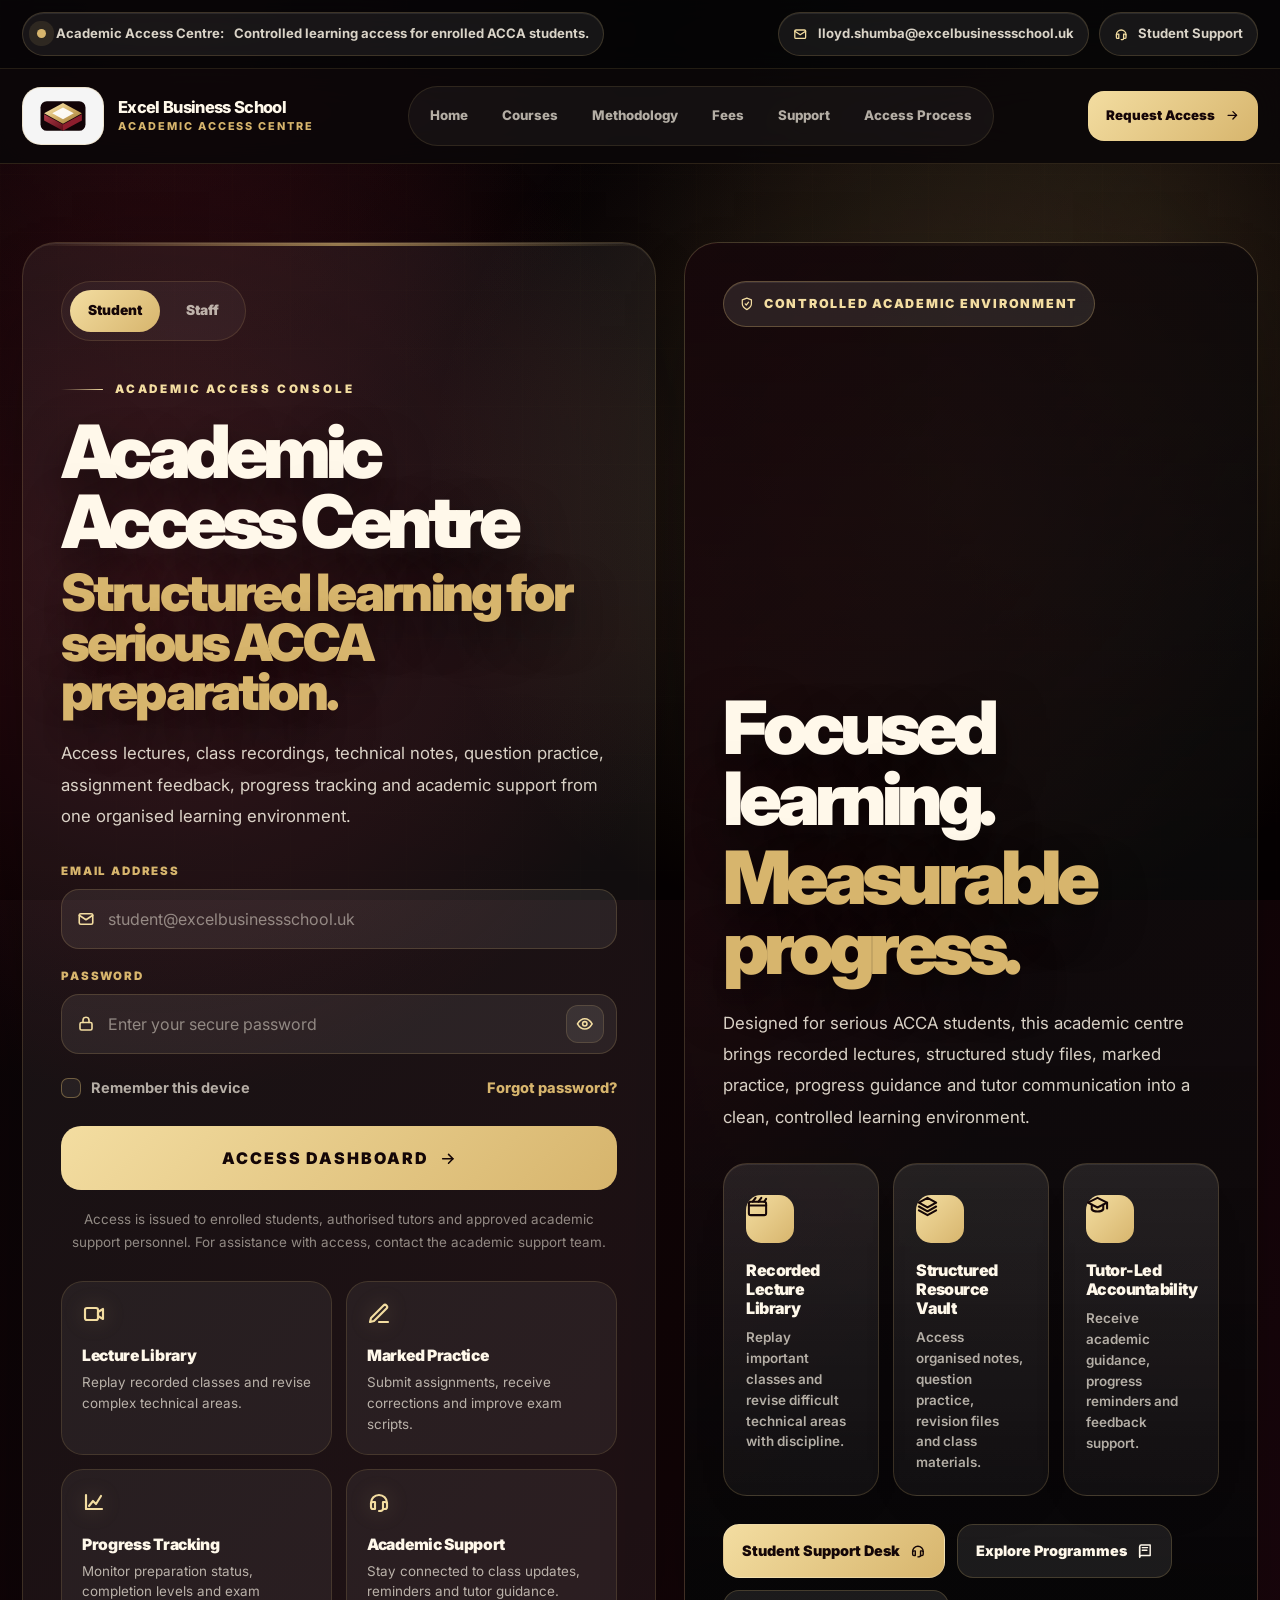
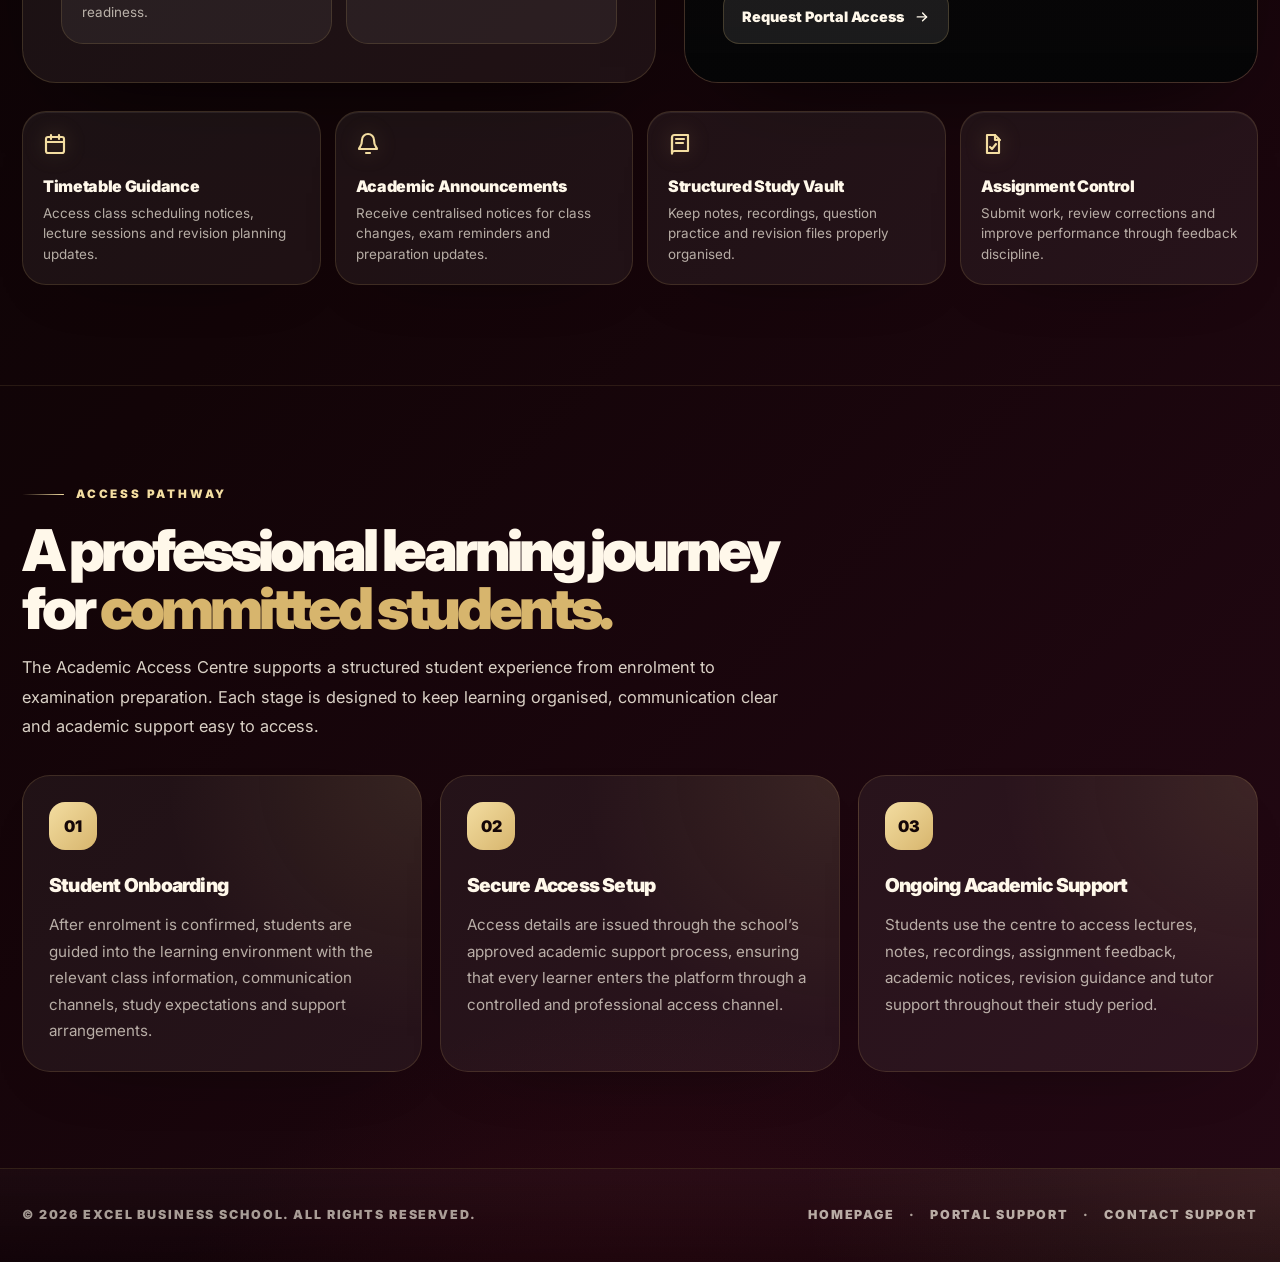
==== portal.html @ 1d2b7dd8 "Update print statement from 'Hello' to 'Goodbye'" ====
<!DOCTYPE html>
<html lang="en">
<head>
  <meta charset="UTF-8" />
  <meta name="viewport" content="width=device-width, initial-scale=1.0" />

  <title>Academic Access Centre | Excel Business School</title>

  <meta
    name="description"
    content="Excel Business School Academic Access Centre for ACCA students, tutors and academic support. Access lectures, notes, recordings, assignments, progress tracking and student support."
  />

  <meta name="theme-color" content="#120407" />
  <meta name="author" content="Excel Business School" />
  <meta name="robots" content="index, follow" />
  <link rel="canonical" href="https://www.ebszimbabwe.online/portal.html" />

  <meta property="og:type" content="website" />
  <meta property="og:title" content="Academic Access Centre | Excel Business School" />
  <meta
    property="og:description"
    content="Excel Business School Academic Access Centre for ACCA students, tutors and academic support. Access lectures, notes, recordings, assignments, progress tracking and student support."
  />
  <meta property="og:url" content="https://www.ebszimbabwe.online/portal.html" />
  <meta property="og:image" content="https://www.ebszimbabwe.online/excel-logo.png" />
  <meta property="og:site_name" content="Excel Business School" />

  <meta name="twitter:card" content="summary_large_image" />
  <meta name="twitter:title" content="Academic Access Centre | Excel Business School" />
  <meta
    name="twitter:description"
    content="Excel Business School Academic Access Centre for ACCA students, tutors and academic support."
  />
  <meta name="twitter:image" content="https://www.ebszimbabwe.online/excel-logo.png" />

  <link
    rel="icon"
    href="data:image/svg+xml,%3Csvg xmlns='http://www.w3.org/2000/svg' viewBox='0 0 100 100'%3E%3Crect width='100' height='100' rx='20' fill='%23120407'/%3E%3Cpath d='M50 12 L86 34 L50 56 L14 34 Z' fill='%23D7B56D'/%3E%3Cpath d='M14 34 L50 56 L50 88 L14 66 Z' fill='%23620F18'/%3E%3Cpath d='M86 34 L86 66 L50 88 L50 56 Z' fill='%23901828'/%3E%3C/svg%3E"
  />

  <link rel="preconnect" href="https://fonts.googleapis.com" />
  <link rel="preconnect" href="https://fonts.gstatic.com" crossorigin />

  <link
    href="https://fonts.googleapis.com/css2?family=Inter:wght@400;500;600;700;800;900&display=swap"
    rel="stylesheet"
  />

  <script type="application/ld+json">
    {
      "@context": "https://schema.org",
      "@type": "WebPage",
      "name": "Academic Access Centre | Excel Business School",
      "url": "https://www.ebszimbabwe.online/portal.html",
      "description": "Excel Business School Academic Access Centre for ACCA students, tutors and academic support.",
      "publisher": {
        "@type": "EducationalOrganization",
        "name": "Excel Business School",
        "logo": "https://www.ebszimbabwe.online/excel-logo.png"
      }
    }
  </script>

  <style>
    :root {
      --black: #050506;
      --obsidian: #120407;
      --deep: #1a070d;

      --burgundy: #5f0f1a;
      --burgundy-2: #9c2235;
      --burgundy-3: #c54858;

      --gold: #d7b56d;
      --gold-light: #f3dda1;
      --gold-soft: rgba(215, 181, 109, 0.18);

      --white: #fff8ea;
      --text: #fff8ea;
      --text-soft: rgba(255, 248, 234, 0.84);
      --text-muted: rgba(255, 248, 234, 0.68);
      --text-faint: rgba(255, 248, 234, 0.52);

      --line: rgba(215, 181, 109, 0.18);
      --line-strong: rgba(215, 181, 109, 0.38);

      --panel: rgba(22, 14, 18, 0.92);
      --panel-soft: rgba(255, 255, 255, 0.065);

      --shadow: 0 34px 90px -50px rgba(0, 0, 0, 0.95);
      --shadow-gold: 0 24px 70px -42px rgba(215, 181, 109, 0.95);

      --radius-xl: 34px;
      --radius-lg: 26px;
      --radius-md: 18px;

      --transition: 240ms ease;
      --reveal: 700ms cubic-bezier(0.16, 1, 0.3, 1);
    }

    *,
    *::before,
    *::after {
      box-sizing: border-box;
      margin: 0;
      padding: 0;
    }

    html {
      scroll-behavior: smooth;
      -webkit-font-smoothing: antialiased;
      -moz-osx-font-smoothing: grayscale;
      text-rendering: optimizeLegibility;
    }

    body {
      min-height: 100vh;
      font-family: "Inter", Arial, Helvetica, sans-serif;
      color: var(--text);
      background: #080608;
      background:
        radial-gradient(circle at 12% 0%, rgba(156, 34, 53, 0.3), transparent 30rem),
        radial-gradient(circle at 90% 8%, rgba(215, 181, 109, 0.16), transparent 32rem),
        radial-gradient(circle at 50% 110%, rgba(95, 15, 26, 0.4), transparent 34rem),
        linear-gradient(135deg, #050506 0%, #120407 52%, #240814 100%);
      overflow-x: hidden;
      line-height: 1.65;
    }

    body::before {
      content: "";
      position: fixed;
      inset: 0;
      z-index: -2;
      background:
        linear-gradient(rgba(215, 181, 109, 0.035) 1px, transparent 1px),
        linear-gradient(90deg, rgba(215, 181, 109, 0.035) 1px, transparent 1px);
      background-size: 58px 58px;
      opacity: 0.55;
      pointer-events: none;
    }

    body::after {
      content: "";
      position: fixed;
      inset: 0;
      z-index: -1;
      background:
        linear-gradient(180deg, rgba(0, 0, 0, 0.05), rgba(0, 0, 0, 0.55)),
        radial-gradient(circle at center, transparent 0%, rgba(0, 0, 0, 0.35) 100%);
      pointer-events: none;
    }

    img,
    svg {
      display: block;
      max-width: 100%;
    }

    a {
      color: inherit;
      text-decoration: none;
    }

    button,
    input {
      font: inherit;
    }

    button {
      border: 0;
      cursor: pointer;
    }

    ::selection {
      background: var(--gold);
      color: var(--obsidian);
    }

    a:focus-visible,
    button:focus-visible,
    input:focus-visible {
      outline: 3px solid var(--gold-light);
      outline-offset: 4px;
    }

    .container {
      width: calc(100% - 44px);
      max-width: 1240px;
      margin-left: auto;
      margin-right: auto;
    }

    .icon {
      width: 1.1em;
      height: 1.1em;
      display: inline-block;
      flex: 0 0 auto;
      fill: none;
      stroke: currentColor;
      stroke-width: 2.15;
      stroke-linecap: round;
      stroke-linejoin: round;
      overflow: visible;
    }

    .icon-solid {
      fill: currentColor;
      stroke: none;
    }

    .skip-link {
      position: fixed;
      top: 14px;
      left: 14px;
      z-index: 999;
      padding: 12px 16px;
      border-radius: 999px;
      color: var(--obsidian);
      background: var(--gold-light);
      font-weight: 800;
      transform: translateY(-140%);
      transition: transform var(--transition);
    }

    .skip-link:focus {
      transform: translateY(0);
    }

    .ripple-target {
      position: relative;
      overflow: hidden;
      isolation: isolate;
    }

    .ripple {
      position: absolute;
      width: 18px;
      height: 18px;
      border-radius: 999px;
      background: rgba(255, 255, 255, 0.5);
      transform: translate(-50%, -50%) scale(1);
      animation: ripple 580ms ease-out forwards;
      pointer-events: none;
      z-index: 5;
    }

    @keyframes ripple {
      to {
        transform: translate(-50%, -50%) scale(22);
        opacity: 0;
      }
    }

    .reveal {
      opacity: 0;
      transform: translateY(24px);
      transition:
        opacity var(--reveal),
        transform var(--reveal);
    }

    .reveal.in-view {
      opacity: 1;
      transform: translateY(0);
    }

    .topbar {
      position: relative;
      z-index: 80;
      padding: 12px 0;
      background: rgba(5, 5, 6, 0.94);
      border-bottom: 1px solid rgba(215, 181, 109, 0.14);
    }

    @supports ((backdrop-filter: blur(16px)) or (-webkit-backdrop-filter: blur(16px))) {
      .topbar {
        background: rgba(5, 5, 6, 0.86);
        backdrop-filter: blur(16px);
        -webkit-backdrop-filter: blur(16px);
      }
    }

    .topbar-inner {
      display: flex;
      align-items: center;
      justify-content: space-between;
      gap: 18px;
    }

    .chip-row {
      display: flex;
      align-items: center;
      flex-wrap: wrap;
      gap: 10px;
    }

    .chip {
      display: inline-flex;
      align-items: center;
      gap: 10px;
      min-height: 40px;
      padding: 10px 14px;
      border-radius: 999px;
      color: var(--text-soft);
      background: rgba(255, 255, 255, 0.07);
      border: 1px solid rgba(215, 181, 109, 0.2);
      box-shadow: inset 0 1px 0 rgba(255, 255, 255, 0.08);
      font-size: 0.82rem;
      font-weight: 700;
      white-space: nowrap;
    }

    .chip .icon {
      color: var(--gold-light);
    }

    .live-dot {
      width: 9px;
      height: 9px;
      border-radius: 999px;
      background: var(--gold);
      box-shadow: 0 0 0 8px rgba(215, 181, 109, 0.12);
      animation: pulse 1.8s ease-in-out infinite;
      flex: 0 0 auto;
    }

    @keyframes pulse {
      0%,
      100% {
        transform: scale(0.95);
      }

      50% {
        transform: scale(1.16);
      }
    }

    .navbar {
      position: sticky;
      top: 0;
      z-index: 70;
      background: rgba(11, 7, 9, 0.94);
      border-bottom: 1px solid rgba(215, 181, 109, 0.16);
      box-shadow: 0 22px 80px -60px rgba(0, 0, 0, 0.95);
    }

    @supports ((backdrop-filter: blur(20px)) or (-webkit-backdrop-filter: blur(20px))) {
      .navbar {
        background: rgba(11, 7, 9, 0.86);
        backdrop-filter: blur(20px) saturate(140%);
        -webkit-backdrop-filter: blur(20px) saturate(140%);
      }
    }

    .nav-inner {
      min-height: 94px;
      display: flex;
      align-items: center;
      justify-content: space-between;
      gap: 22px;
    }

    .brand {
      display: inline-flex;
      align-items: center;
      gap: 14px;
      min-width: max-content;
    }

    .brand-logo {
      display: grid;
      place-items: center;
      width: 82px;
      height: 58px;
      border-radius: 19px;
      background: rgba(255, 255, 255, 0.96);
      border: 1px solid rgba(215, 181, 109, 0.28);
      box-shadow: 0 22px 60px -42px rgba(215, 181, 109, 0.95);
      transition:
        transform var(--transition),
        box-shadow var(--transition);
    }

    .brand:hover .brand-logo {
      transform: translateY(-2px);
      box-shadow: 0 28px 70px -42px rgba(215, 181, 109, 1);
    }

    .brand-mark {
      width: 54px;
      height: 42px;
    }

    .brand-text {
      display: grid;
      line-height: 1.1;
    }

    .brand-text strong {
      color: var(--text);
      font-size: 1.03rem;
      font-weight: 800;
      letter-spacing: -0.04em;
    }

    .brand-text span {
      margin-top: 5px;
      color: var(--gold);
      font-size: 0.68rem;
      font-weight: 800;
      letter-spacing: 0.18em;
      text-transform: uppercase;
    }

    .nav-links {
      display: flex;
      align-items: center;
      gap: 8px;
      padding: 8px;
      border-radius: 999px;
      background: rgba(255, 255, 255, 0.045);
      border: 1px solid rgba(215, 181, 109, 0.13);
      white-space: nowrap;
    }

    .nav-link {
      display: inline-flex;
      align-items: center;
      justify-content: center;
      min-height: 42px;
      padding: 0 13px;
      border-radius: 999px;
      color: var(--text-muted);
      font-size: 0.83rem;
      font-weight: 800;
      transition:
        color var(--transition),
        background var(--transition),
        transform var(--transition);
    }

    .nav-link:hover {
      color: var(--gold-light);
      background: rgba(215, 181, 109, 0.1);
      transform: translateY(-1px);
    }

    .nav-cta {
      display: inline-flex;
      align-items: center;
      justify-content: center;
      gap: 10px;
      min-height: 50px;
      padding: 0 18px;
      border-radius: 16px;
      color: #160608;
      background: linear-gradient(135deg, var(--gold-light), var(--gold));
      font-size: 0.83rem;
      font-weight: 900;
      box-shadow: var(--shadow-gold);
      white-space: nowrap;
    }

    .menu-btn {
      display: none;
      place-items: center;
      width: 52px;
      height: 52px;
      border-radius: 16px;
      color: var(--gold-light);
      background: rgba(255, 255, 255, 0.075);
      border: 1px solid rgba(215, 181, 109, 0.24);
      font-size: 1.35rem;
    }

    .mobile-backdrop {
      position: fixed;
      inset: 0;
      z-index: 100;
      display: none;
      background: rgba(0, 0, 0, 0.66);
    }

    .mobile-backdrop.open {
      display: block;
    }

    .mobile-menu {
      position: fixed;
      top: 0;
      right: 0;
      z-index: 110;
      width: 88vw;
      max-width: 420px;
      height: 100%;
      padding: 28px;
      overflow-y: auto;
      color: var(--text);
      background:
        radial-gradient(circle at top right, rgba(215, 181, 109, 0.16), transparent 20rem),
        linear-gradient(180deg, rgba(18, 4, 7, 0.99), rgba(5, 5, 6, 0.99));
      border-left: 1px solid rgba(215, 181, 109, 0.22);
      box-shadow: -30px 0 100px -44px rgba(0, 0, 0, 0.9);
      transform: translateX(105%);
      visibility: hidden;
      transition:
        transform 320ms cubic-bezier(0.16, 1, 0.3, 1),
        visibility 320ms;
    }

    .mobile-menu.open {
      transform: translateX(0);
      visibility: visible;
    }

    .mobile-head {
      display: flex;
      align-items: flex-start;
      justify-content: space-between;
      gap: 18px;
      margin-bottom: 30px;
    }

    .mobile-kicker {
      color: var(--gold);
      font-size: 0.72rem;
      font-weight: 900;
      letter-spacing: 0.22em;
      text-transform: uppercase;
      margin-bottom: 8px;
    }

    .mobile-title {
      color: var(--text);
      font-size: 1.55rem;
      font-weight: 850;
      letter-spacing: -0.05em;
      line-height: 1.05;
    }

    .close-btn {
      display: grid;
      place-items: center;
      width: 48px;
      height: 48px;
      border-radius: 999px;
      color: var(--gold-light);
      background: rgba(255, 255, 255, 0.085);
      border: 1px solid rgba(215, 181, 109, 0.2);
    }

    .mobile-links {
      display: grid;
      gap: 11px;
    }

    .mobile-links a {
      display: flex;
      align-items: center;
      justify-content: space-between;
      gap: 14px;
      padding: 16px 18px;
      border-radius: 18px;
      color: var(--text-soft);
      background: rgba(255, 255, 255, 0.065);
      border: 1px solid rgba(215, 181, 109, 0.14);
      font-weight: 800;
      transition:
        transform var(--transition),
        color var(--transition),
        background var(--transition);
    }

    .mobile-links a:hover {
      transform: translateX(4px);
      color: var(--gold-light);
      background: rgba(215, 181, 109, 0.1);
    }

    .portal-main {
      position: relative;
      min-height: calc(100vh - 148px);
      padding: 78px 0 100px;
      overflow: hidden;
    }

    .portal-main::before {
      content: "";
      position: absolute;
      inset: 0;
      background:
        radial-gradient(circle at 72% 18%, rgba(215, 181, 109, 0.17), transparent 31rem),
        radial-gradient(circle at 12% 22%, rgba(156, 34, 53, 0.28), transparent 34rem);
      pointer-events: none;
    }

    .portal-grid {
      position: relative;
      z-index: 2;
      display: grid;
      grid-template-columns: minmax(0, 1.05fr) minmax(420px, 0.95fr);
      gap: 28px;
      align-items: stretch;
    }

    .glass-card {
      position: relative;
      border: 1px solid rgba(215, 181, 109, 0.18);
      background: rgba(255, 255, 255, 0.055);
      box-shadow:
        var(--shadow),
        inset 0 1px 0 rgba(255, 255, 255, 0.075);
      overflow: hidden;
    }

    .glass-card::before {
      content: "";
      position: absolute;
      inset: 0 0 auto;
      height: 3px;
      background: linear-gradient(90deg, transparent, rgba(215, 181, 109, 0.78), transparent);
      opacity: 0.8;
    }

    .glass-card > * {
      position: relative;
      z-index: 2;
    }

    .login-panel {
      border-radius: var(--radius-xl);
      padding: 38px;
      min-height: 742px;
      display: flex;
      flex-direction: column;
      justify-content: center;
    }

    .portal-tabs {
      display: inline-flex;
      align-items: center;
      gap: 8px;
      padding: 8px;
      border-radius: 999px;
      background: rgba(255, 255, 255, 0.045);
      border: 1px solid rgba(215, 181, 109, 0.16);
      margin-bottom: 30px;
      width: fit-content;
    }

    .portal-tab {
      min-height: 42px;
      padding: 0 18px;
      border-radius: 999px;
      color: var(--text-muted);
      background: transparent;
      font-size: 0.86rem;
      font-weight: 900;
      transition:
        background var(--transition),
        color var(--transition),
        transform var(--transition);
    }

    .portal-tab[aria-selected="true"] {
      color: #150607;
      background: linear-gradient(135deg, var(--gold-light), var(--gold));
      box-shadow: var(--shadow-gold);
    }

    .portal-tab[aria-selected="false"]:hover {
      color: var(--gold-light);
      background: rgba(215, 181, 109, 0.1);
      transform: translateY(-1px);
    }

    .eyebrow {
      display: inline-flex;
      align-items: center;
      gap: 12px;
      color: var(--gold-light);
      font-size: 0.73rem;
      font-weight: 900;
      text-transform: uppercase;
      letter-spacing: 0.24em;
      margin-bottom: 18px;
    }

    .eyebrow::before {
      content: "";
      width: 42px;
      height: 1px;
      border-radius: 999px;
      background: linear-gradient(90deg, transparent, currentColor);
    }

    .login-title {
      color: var(--text);
      font-size: 4.6rem;
      font-weight: 900;
      line-height: 0.96;
      letter-spacing: -0.075em;
      margin-bottom: 22px;
      text-shadow: 0 18px 45px rgba(0, 0, 0, 0.58);
    }

    .login-title span {
      display: block;
    }

    .login-title .gold {
      color: var(--gold);
      font-size: 0.7em;
      letter-spacing: -0.055em;
      margin-top: 10px;
    }

    .login-lead {
      max-width: 660px;
      color: var(--text-soft);
      font-size: 1.05rem;
      line-height: 1.85;
      margin-bottom: 30px;
    }

    .portal-form {
      display: grid;
      gap: 18px;
    }

    .form-group {
      display: grid;
      gap: 8px;
    }

    label,
    .field-label {
      color: var(--gold);
      font-size: 0.72rem;
      font-weight: 900;
      text-transform: uppercase;
      letter-spacing: 0.16em;
    }

    .input-wrap {
      position: relative;
    }

    .input-wrap .input-icon {
      position: absolute;
      left: 16px;
      top: 50%;
      transform: translateY(-50%);
      color: var(--gold-light);
      pointer-events: none;
      width: 18px;
      height: 18px;
    }

    input[type="email"],
    input[type="password"],
    input[type="text"] {
      width: 100%;
      min-height: 58px;
      padding: 16px 52px 16px 46px;
      outline: none;
      border-radius: 18px;
      color: var(--text);
      background: rgba(255, 255, 255, 0.074);
      border: 1px solid rgba(215, 181, 109, 0.2);
      transition:
        border-color var(--transition),
        box-shadow var(--transition),
        background var(--transition);
    }

    input::placeholder {
      color: rgba(255, 248, 234, 0.48);
    }

    input:focus {
      border-color: rgba(215, 181, 109, 0.78);
      background: rgba(255, 255, 255, 0.095);
      box-shadow: 0 0 0 4px rgba(215, 181, 109, 0.14);
    }

    .password-toggle {
      position: absolute;
      right: 13px;
      top: 50%;
      transform: translateY(-50%);
      display: grid;
      place-items: center;
      width: 38px;
      height: 38px;
      border-radius: 12px;
      color: var(--gold-light);
      background: rgba(255, 255, 255, 0.075);
      border: 1px solid rgba(215, 181, 109, 0.18);
      transition:
        color var(--transition),
        background var(--transition);
    }

    .password-toggle:hover {
      color: #ffffff;
      background: rgba(215, 181, 109, 0.14);
    }

    .form-row {
      display: flex;
      align-items: center;
      justify-content: space-between;
      gap: 16px;
      flex-wrap: wrap;
      margin-top: 4px;
    }

    .remember {
      display: inline-flex;
      align-items: center;
      gap: 10px;
      color: var(--text-muted);
      font-size: 0.91rem;
      font-weight: 700;
      cursor: pointer;
      user-select: none;
      text-transform: none;
      letter-spacing: normal;
    }

    .remember input {
      position: absolute;
      opacity: 0;
      width: 1px;
      height: 1px;
    }

    .custom-check {
      display: grid;
      place-items: center;
      width: 20px;
      height: 20px;
      border-radius: 7px;
      border: 1px solid rgba(215, 181, 109, 0.42);
      background: rgba(255, 255, 255, 0.06);
      color: #140607;
      transition:
        background var(--transition),
        border-color var(--transition),
        box-shadow var(--transition);
      flex: 0 0 auto;
    }

    .custom-check .icon {
      opacity: 0;
      width: 12px;
      height: 12px;
      transition: opacity var(--transition);
    }

    .remember input:focus-visible + .custom-check {
      outline: 3px solid var(--gold-light);
      outline-offset: 4px;
    }

    .remember input:checked + .custom-check {
      background: linear-gradient(135deg, var(--gold-light), var(--gold));
      border-color: rgba(215, 181, 109, 0.86);
    }

    .remember input:checked + .custom-check .icon {
      opacity: 1;
    }

    .forgot-link {
      color: var(--gold);
      font-size: 0.91rem;
      font-weight: 800;
      transition: color var(--transition);
    }

    .forgot-link:hover {
      color: var(--gold-light);
    }

    .submit-btn {
      margin-top: 8px;
      width: 100%;
      min-height: 64px;
      border-radius: 20px;
      color: #140607;
      background: linear-gradient(135deg, var(--gold-light), var(--gold));
      font-weight: 900;
      text-transform: uppercase;
      letter-spacing: 0.12em;
      box-shadow: var(--shadow-gold);
      display: inline-flex;
      align-items: center;
      justify-content: center;
      gap: 10px;
      transition:
        transform var(--transition),
        box-shadow var(--transition),
        opacity var(--transition);
    }

    .submit-btn:hover:not(:disabled) {
      transform: translateY(-2px);
      box-shadow: 0 34px 86px -36px rgba(240, 217, 150, 0.98);
    }

    .submit-btn:disabled {
      cursor: not-allowed;
      opacity: 0.72;
    }

    .portal-note {
      margin-top: 18px;
      color: var(--text-faint);
      text-align: center;
      font-size: 0.84rem;
      line-height: 1.65;
    }

    .access-grid {
      margin-top: 28px;
      display: grid;
      grid-template-columns: repeat(2, minmax(0, 1fr));
      gap: 14px;
    }

    .access-card {
      min-height: 132px;
      padding: 20px;
      border-radius: 22px;
      background: rgba(255, 255, 255, 0.055);
      border: 1px solid rgba(215, 181, 109, 0.16);
      transition:
        transform var(--transition),
        border-color var(--transition),
        background var(--transition);
    }

    .access-card:hover {
      transform: translateY(-4px);
      border-color: rgba(215, 181, 109, 0.4);
      background: rgba(215, 181, 109, 0.08);
    }

    .access-card .icon {
      color: var(--gold-light);
      width: 24px;
      height: 24px;
      margin-bottom: 14px;
      filter: drop-shadow(0 0 10px rgba(215, 181, 109, 0.28));
    }

    .access-card strong {
      display: block;
      color: var(--text);
      font-size: 0.98rem;
      font-weight: 900;
      letter-spacing: -0.02em;
      line-height: 1.2;
    }

    .access-card span {
      display: block;
      margin-top: 6px;
      color: var(--text-muted);
      font-size: 0.84rem;
      line-height: 1.55;
    }

    .visual-panel {
      position: relative;
      border-radius: var(--radius-xl);
      min-height: 742px;
      overflow: hidden;
      display: flex;
      flex-direction: column;
      justify-content: space-between;
    }

    .visual-media {
      position: absolute;
      inset: 0;
      z-index: 0;
    }

    .visual-media img {
      width: 100%;
      height: 100%;
      object-fit: cover;
      filter: grayscale(0.45) contrast(1.12) brightness(0.58);
      transform: scale(1.03);
      transition:
        filter 850ms ease,
        transform 900ms ease;
    }

    .visual-panel:hover .visual-media img {
      filter: grayscale(0.12) contrast(1.08) brightness(0.72);
      transform: scale(1.06);
    }

    .visual-media::after {
      content: "";
      position: absolute;
      inset: 0;
      background:
        linear-gradient(to top, rgba(5, 5, 6, 0.98), rgba(5, 5, 6, 0.56) 48%, rgba(5, 5, 6, 0.78)),
        linear-gradient(120deg, rgba(95, 15, 26, 0.8), transparent 58%);
    }

    .visual-top,
    .visual-bottom {
      position: relative;
      z-index: 2;
      padding: 38px;
    }

    .secure-badge {
      display: inline-flex;
      align-items: center;
      gap: 10px;
      padding: 12px 16px;
      border-radius: 999px;
      color: var(--gold-light);
      background: rgba(255, 255, 255, 0.095);
      border: 1px solid rgba(215, 181, 109, 0.32);
      box-shadow: inset 0 1px 0 rgba(255, 255, 255, 0.08);
      font-size: 0.78rem;
      font-weight: 900;
      text-transform: uppercase;
      letter-spacing: 0.14em;
    }

    .visual-title {
      max-width: 680px;
      color: var(--text);
      font-size: 4.6rem;
      font-weight: 900;
      line-height: 0.96;
      letter-spacing: -0.075em;
      margin-bottom: 24px;
      text-shadow: 0 18px 45px rgba(0, 0, 0, 0.58);
    }

    .visual-title span {
      display: block;
      color: var(--gold);
      margin-top: 8px;
    }

    .visual-copy {
      max-width: 620px;
      color: var(--text-soft);
      font-size: 1.05rem;
      line-height: 1.86;
      margin-bottom: 30px;
    }

    .dashboard-preview {
      display: grid;
      grid-template-columns: repeat(3, minmax(0, 1fr));
      gap: 14px;
      margin-bottom: 28px;
    }

    .mini-card {
      min-height: 164px;
      padding: 22px;
      border-radius: 24px;
      background:
        linear-gradient(180deg, rgba(255, 255, 255, 0.095), rgba(255, 255, 255, 0.038));
      border: 1px solid rgba(215, 181, 109, 0.2);
      box-shadow:
        0 22px 70px -58px rgba(0, 0, 0, 0.95),
        inset 0 1px 0 rgba(255, 255, 255, 0.08);
      transition:
        transform var(--transition),
        border-color var(--transition),
        background var(--transition);
    }

    .mini-card:hover {
      transform: translateY(-5px);
      border-color: rgba(215, 181, 109, 0.42);
      background:
        linear-gradient(180deg, rgba(215, 181, 109, 0.14), rgba(255, 255, 255, 0.042));
    }

    .mini-icon {
      display: grid;
      place-items: center;
      width: 48px;
      height: 48px;
      margin-bottom: 18px;
      border-radius: 15px;
      color: #150607;
      background: linear-gradient(135deg, var(--gold-light), var(--gold));
      box-shadow: 0 18px 44px -24px rgba(215, 181, 109, 1);
    }

    .mini-icon .icon {
      width: 23px;
      height: 23px;
      color: #150607;
    }

    .mini-card strong {
      display: block;
      color: var(--text);
      font-size: 1rem;
      font-weight: 900;
      letter-spacing: -0.035em;
      line-height: 1.2;
    }

    .mini-card span {
      display: block;
      margin-top: 9px;
      color: var(--text-muted);
      font-size: 0.84rem;
      font-weight: 600;
      line-height: 1.55;
    }

    .portal-actions {
      display: flex;
      align-items: center;
      flex-wrap: wrap;
      gap: 12px;
    }

    .portal-link {
      display: inline-flex;
      align-items: center;
      justify-content: center;
      gap: 10px;
      min-height: 54px;
      padding: 0 18px;
      border-radius: 16px;
      color: var(--text);
      background: rgba(255, 255, 255, 0.085);
      border: 1px solid rgba(215, 181, 109, 0.22);
      font-size: 0.9rem;
      font-weight: 900;
      transition:
        transform var(--transition),
        color var(--transition),
        background var(--transition),
        border-color var(--transition);
    }

    .portal-link:hover {
      transform: translateY(-2px);
      color: var(--gold-light);
      background: rgba(215, 181, 109, 0.1);
      border-color: rgba(215, 181, 109, 0.42);
    }

    .portal-link.primary {
      color: #140607;
      background: linear-gradient(135deg, var(--gold-light), var(--gold));
      border-color: rgba(255, 255, 255, 0.2);
      box-shadow: var(--shadow-gold);
    }

    .support-strip {
      position: relative;
      z-index: 2;
      margin-top: 28px;
      display: grid;
      grid-template-columns: repeat(4, minmax(0, 1fr));
      gap: 14px;
    }

    .support-card {
      min-height: 150px;
      padding: 20px;
      border-radius: 24px;
      border: 1px solid rgba(215, 181, 109, 0.16);
      background: rgba(255, 255, 255, 0.055);
      box-shadow:
        0 24px 70px -55px rgba(0, 0, 0, 0.95),
        inset 0 1px 0 rgba(255, 255, 255, 0.07);
      transition:
        transform var(--transition),
        border-color var(--transition),
        background var(--transition);
    }

    .support-card:hover {
      transform: translateY(-4px);
      border-color: rgba(215, 181, 109, 0.38);
      background: rgba(215, 181, 109, 0.08);
    }

    .support-card .icon {
      color: var(--gold-light);
      width: 24px;
      height: 24px;
      margin-bottom: 13px;
      filter: drop-shadow(0 0 10px rgba(215, 181, 109, 0.28));
    }

    .support-card strong {
      display: block;
      color: var(--text);
      font-weight: 900;
      letter-spacing: -0.02em;
      line-height: 1.2;
    }

    .support-card span {
      display: block;
      margin-top: 7px;
      color: var(--text-muted);
      font-size: 0.84rem;
      line-height: 1.52;
    }

    .info-section {
      position: relative;
      z-index: 2;
      padding: 90px 0 96px;
      border-top: 1px solid rgba(215, 181, 109, 0.12);
    }

    .section-head {
      max-width: 780px;
      margin-bottom: 34px;
    }

    .section-title {
      color: var(--text);
      font-size: 3.6rem;
      font-weight: 900;
      line-height: 1;
      letter-spacing: -0.07em;
      margin-bottom: 16px;
    }

    .section-title span {
      color: var(--gold);
    }

    .section-copy {
      color: var(--text-soft);
      font-size: 1.02rem;
      line-height: 1.8;
    }

    .process-grid {
      display: grid;
      grid-template-columns: repeat(3, minmax(0, 1fr));
      gap: 18px;
    }

    .process-card {
      min-height: 250px;
      padding: 26px;
      border-radius: 28px;
      border: 1px solid rgba(215, 181, 109, 0.16);
      background:
        radial-gradient(circle at top right, rgba(215, 181, 109, 0.1), transparent 16rem),
        rgba(255, 255, 255, 0.055);
      box-shadow: 0 26px 80px -62px rgba(0, 0, 0, 0.95);
      transition:
        transform var(--transition),
        border-color var(--transition);
    }

    .process-card:hover {
      transform: translateY(-5px);
      border-color: rgba(215, 181, 109, 0.36);
    }

    .process-number {
      display: grid;
      place-items: center;
      width: 48px;
      height: 48px;
      margin-bottom: 20px;
      border-radius: 16px;
      color: #140607;
      background: linear-gradient(135deg, var(--gold-light), var(--gold));
      font-weight: 900;
      box-shadow: var(--shadow-gold);
    }

    .process-card h3 {
      color: var(--text);
      font-size: 1.2rem;
      font-weight: 900;
      letter-spacing: -0.04em;
      margin-bottom: 10px;
    }

    .process-card p {
      color: var(--text-muted);
      font-size: 0.95rem;
      line-height: 1.75;
    }

    .footer {
      position: relative;
      padding: 36px 0;
      background:
        radial-gradient(circle at top right, rgba(215, 181, 109, 0.1), transparent 30rem),
        linear-gradient(180deg, rgba(255, 255, 255, 0.025), rgba(0, 0, 0, 0.26));
      border-top: 1px solid rgba(215, 181, 109, 0.16);
    }

    .footer-inner {
      display: flex;
      justify-content: space-between;
      align-items: center;
      gap: 18px;
      flex-wrap: wrap;
      color: rgba(255, 248, 234, 0.62);
      font-size: 0.78rem;
      font-weight: 900;
      text-transform: uppercase;
      letter-spacing: 0.15em;
    }

    .footer-links {
      display: flex;
      align-items: center;
      flex-wrap: wrap;
      gap: 14px;
    }

    .footer a {
      color: var(--text-muted);
      transition: color var(--transition);
    }

    .footer a:hover {
      color: var(--gold-light);
    }

    .toast {
      position: fixed;
      left: 50%;
      bottom: 26px;
      z-index: 130;
      width: calc(100% - 32px);
      max-width: 560px;
      padding: 16px 18px;
      border-radius: 18px;
      color: var(--text);
      background: rgba(12, 7, 9, 0.95);
      border: 1px solid rgba(215, 181, 109, 0.28);
      box-shadow: var(--shadow);
      transform: translate(-50%, 120px);
      opacity: 0;
      transition:
        transform 300ms cubic-bezier(0.16, 1, 0.3, 1),
        opacity 300ms ease;
    }

    .toast.show {
      transform: translate(-50%, 0);
      opacity: 1;
    }

    .toast strong {
      color: var(--gold);
      display: block;
      font-size: 0.78rem;
      text-transform: uppercase;
      letter-spacing: 0.14em;
      margin-bottom: 4px;
    }

    .toast span {
      color: var(--text-soft);
      font-size: 0.92rem;
    }

    @media (max-width: 1180px) {
      .portal-grid {
        grid-template-columns: 1fr;
      }

      .visual-panel,
      .login-panel {
        min-height: auto;
      }

      .visual-panel {
        min-height: 680px;
      }

      .support-strip,
      .process-grid {
        grid-template-columns: repeat(2, minmax(0, 1fr));
      }

      .login-title,
      .visual-title {
        font-size: 4rem;
      }
    }

    @media (max-width: 1040px) {
      body::before {
        position: absolute;
        opacity: 0.38;
      }

      .brand-text,
      .nav-links,
      .nav-cta {
        display: none;
      }

      .menu-btn {
        display: grid;
      }

      .topbar-inner {
        align-items: flex-start;
        flex-direction: column;
      }

      .portal-main {
        padding: 54px 0 78px;
      }
    }

    @media (max-width: 720px) {
      .container {
        width: calc(100% - 28px);
      }

      .nav-inner {
        min-height: 82px;
      }

      .brand-logo {
        width: 72px;
        height: 54px;
      }

      .brand-mark {
        width: 48px;
        height: 38px;
      }

      .chip {
        width: 100%;
        justify-content: center;
        white-space: normal;
        text-align: center;
      }

      .login-panel,
      .visual-top,
      .visual-bottom {
        padding: 24px;
      }

      .login-title,
      .visual-title,
      .section-title {
        font-size: 3rem;
        letter-spacing: -0.06em;
      }

      .portal-tabs {
        width: 100%;
      }

      .portal-tab {
        flex: 1;
      }

      .access-grid,
      .dashboard-preview,
      .support-strip,
      .process-grid {
        grid-template-columns: 1fr;
      }

      .form-row {
        align-items: flex-start;
        flex-direction: column;
      }

      .submit-btn {
        letter-spacing: 0.08em;
      }

      .visual-panel {
        min-height: 760px;
      }

      .footer-inner {
        align-items: flex-start;
        flex-direction: column;
      }
    }

    @media (max-width: 460px) {
      .login-panel,
      .visual-top,
      .visual-bottom {
        padding: 20px;
        border-radius: 26px;
      }

      .visual-panel {
        border-radius: 26px;
        min-height: 790px;
      }

      .login-title,
      .visual-title,
      .section-title {
        font-size: 2.55rem;
      }

      .portal-link {
        width: 100%;
      }
    }

    @media (prefers-reduced-motion: reduce) {
      html {
        scroll-behavior: auto;
      }

      *,
      *::before,
      *::after {
        animation: none !important;
        transition-duration: 0.01ms !important;
      }

      .reveal {
        opacity: 1;
        transform: none;
      }
    }
  </style>
</head>

<body>
  <svg width="0" height="0" style="position:absolute; visibility:hidden;" aria-hidden="true" focusable="false">
    <symbol id="icon-envelope" viewBox="0 0 24 24">
      <rect x="3" y="5" width="18" height="14" rx="2"></rect>
      <path d="M3 7l9 6 9-6"></path>
    </symbol>

    <symbol id="icon-headset" viewBox="0 0 24 24">
      <path d="M4 13a8 8 0 0 1 16 0"></path>
      <path d="M4 13v4a2 2 0 0 0 2 2h2v-7H6a2 2 0 0 0-2 2z"></path>
      <path d="M20 13v4a2 2 0 0 1-2 2h-2v-7h2a2 2 0 0 1 2 2z"></path>
      <path d="M16 19c0 1.1-1.8 2-4 2"></path>
    </symbol>

    <symbol id="icon-arrow-right" viewBox="0 0 24 24">
      <path d="M5 12h14"></path>
      <path d="M13 6l6 6-6 6"></path>
    </symbol>

    <symbol id="icon-menu" viewBox="0 0 24 24">
      <path d="M4 7h16"></path>
      <path d="M4 12h16"></path>
      <path d="M4 17h16"></path>
    </symbol>

    <symbol id="icon-close" viewBox="0 0 24 24">
      <path d="M6 6l12 12"></path>
      <path d="M18 6L6 18"></path>
    </symbol>

    <symbol id="icon-book" viewBox="0 0 24 24">
      <path d="M4 5.5A2.5 2.5 0 0 1 6.5 3H20v16H6.5A2.5 2.5 0 0 0 4 21.5z"></path>
      <path d="M4 5.5v16"></path>
      <path d="M8 7h8"></path>
      <path d="M8 11h7"></path>
    </symbol>

    <symbol id="icon-diagram" viewBox="0 0 24 24">
      <rect x="3" y="3" width="6" height="6" rx="1.5"></rect>
      <rect x="15" y="3" width="6" height="6" rx="1.5"></rect>
      <rect x="9" y="15" width="6" height="6" rx="1.5"></rect>
      <path d="M9 6h6"></path>
      <path d="M6 9v2a4 4 0 0 0 4 4h2"></path>
      <path d="M18 9v2a4 4 0 0 1-4 4h-2"></path>
    </symbol>

    <symbol id="icon-wallet" viewBox="0 0 24 24">
      <path d="M4 7h15a2 2 0 0 1 2 2v10H5a2 2 0 0 1-2-2V7a2 2 0 0 1 2-2h12"></path>
      <path d="M17 13h4"></path>
      <circle cx="17" cy="13" r="1"></circle>
    </symbol>

    <symbol id="icon-key" viewBox="0 0 24 24">
      <circle cx="7.5" cy="14.5" r="3.5"></circle>
      <path d="M11 14.5h10"></path>
      <path d="M17 14.5v3"></path>
      <path d="M20 14.5v2"></path>
    </symbol>

    <symbol id="icon-shield" viewBox="0 0 24 24">
      <path d="M12 22s8-4 8-10V5l-8-3-8 3v7c0 6 8 10 8 10z"></path>
      <path d="M9 12l2 2 4-5"></path>
    </symbol>

    <symbol id="icon-video" viewBox="0 0 24 24">
      <rect x="3" y="6" width="13" height="12" rx="2"></rect>
      <path d="M16 10l5-3v10l-5-3z"></path>
    </symbol>

    <symbol id="icon-pen" viewBox="0 0 24 24">
      <path d="M12 20h9"></path>
      <path d="M16.5 3.5a2.1 2.1 0 0 1 3 3L7 19l-4 1 1-4z"></path>
    </symbol>

    <symbol id="icon-chart" viewBox="0 0 24 24">
      <path d="M4 19V5"></path>
      <path d="M4 19h16"></path>
      <path d="M7 16l4-5 3 3 5-8"></path>
    </symbol>

    <symbol id="icon-clapper" viewBox="0 0 24 24">
      <rect x="3" y="7" width="18" height="14" rx="2"></rect>
      <path d="M3 11h18"></path>
      <path d="M7 7l3-4"></path>
      <path d="M13 7l3-4"></path>
      <path d="M19 7l2-3"></path>
    </symbol>

    <symbol id="icon-layers" viewBox="0 0 24 24">
      <path d="M12 3l9 5-9 5-9-5z"></path>
      <path d="M3 12l9 5 9-5"></path>
      <path d="M3 16l9 5 9-5"></path>
    </symbol>

    <symbol id="icon-graduate" viewBox="0 0 24 24">
      <path d="M2 8l10-5 10 5-10 5z"></path>
      <path d="M6 10v5c2 3 10 3 12 0v-5"></path>
      <path d="M22 8v6"></path>
    </symbol>

    <symbol id="icon-calendar" viewBox="0 0 24 24">
      <rect x="3" y="5" width="18" height="16" rx="2"></rect>
      <path d="M8 3v4"></path>
      <path d="M16 3v4"></path>
      <path d="M3 10h18"></path>
    </symbol>

    <symbol id="icon-bell" viewBox="0 0 24 24">
      <path d="M18 8a6 6 0 0 0-12 0c0 7-3 7-3 9h18c0-2-3-2-3-9"></path>
      <path d="M10 21h4"></path>
    </symbol>

    <symbol id="icon-file-check" viewBox="0 0 24 24">
      <path d="M6 3h8l4 4v14H6z"></path>
      <path d="M14 3v5h5"></path>
      <path d="M9 15l2 2 4-5"></path>
    </symbol>

    <symbol id="icon-lock" viewBox="0 0 24 24">
      <rect x="4" y="10" width="16" height="10" rx="2"></rect>
      <path d="M8 10V7a4 4 0 0 1 8 0v3"></path>
    </symbol>

    <symbol id="icon-eye" viewBox="0 0 24 24">
      <path d="M2 12s4-7 10-7 10 7 10 7-4 7-10 7S2 12 2 12z"></path>
      <circle cx="12" cy="12" r="3"></circle>
    </symbol>

    <symbol id="icon-eye-off" viewBox="0 0 24 24">
      <path d="M3 3l18 18"></path>
      <path d="M10.6 10.6A3 3 0 0 0 13.4 13.4"></path>
      <path d="M9.9 5.2A10.5 10.5 0 0 1 12 5c6 0 10 7 10 7a17 17 0 0 1-2.2 3.1"></path>
      <path d="M6.6 6.6C3.8 8.5 2 12 2 12s4 7 10 7a10.5 10.5 0 0 0 5.4-1.6"></path>
    </symbol>

    <symbol id="icon-check" viewBox="0 0 24 24">
      <path d="M5 13l4 4L19 7"></path>
    </symbol>
  </svg>

  <a href="#main-content" class="skip-link">Skip to portal</a>

  <header class="topbar">
    <div class="container topbar-inner">
      <div class="chip-row">
        <span class="chip ripple-target">
          <span class="live-dot" aria-hidden="true"></span>
          <strong>Academic Access Centre:</strong> Controlled learning access for enrolled ACCA students.
        </span>
      </div>

      <div class="chip-row">
        <a href="mailto:lloyd.shumba@excelbusinessschool.uk" class="chip ripple-target">
          <svg class="icon" aria-hidden="true"><use href="#icon-envelope"></use></svg>
          <span>lloyd.shumba@excelbusinessschool.uk</span>
        </a>

        <a href="index.html#contact" class="chip ripple-target">
          <svg class="icon" aria-hidden="true"><use href="#icon-headset"></use></svg>
          <span>Student Support</span>
        </a>
      </div>
    </div>
  </header>

  <nav class="navbar" aria-label="Primary navigation">
    <div class="container nav-inner">
      <a href="index.html" class="brand ripple-target" aria-label="Excel Business School homepage">
        <span class="brand-logo" aria-hidden="true">
          <svg class="brand-mark" viewBox="0 0 120 90" xmlns="http://www.w3.org/2000/svg">
            <defs>
              <linearGradient id="goldGradient" x1="0" x2="1" y1="0" y2="1">
                <stop offset="0%" stop-color="#fff1bd" />
                <stop offset="48%" stop-color="#d7b56d" />
                <stop offset="100%" stop-color="#9b742e" />
              </linearGradient>

              <linearGradient id="redGradient" x1="0" x2="1" y1="0" y2="1">
                <stop offset="0%" stop-color="#b33b48" />
                <stop offset="100%" stop-color="#5f0f1a" />
              </linearGradient>
            </defs>

            <rect x="10" y="12" width="100" height="66" rx="14" fill="#120407" />
            <path d="M60 16 L102 39 L60 62 L18 39 Z" fill="url(#goldGradient)" />
            <path d="M18 41 L60 64 L60 78 L18 55 Z" fill="url(#redGradient)" />
            <path d="M102 41 L102 55 L60 78 L60 64 Z" fill="#8e1d2d" />
            <path d="M36 39 L60 26 L84 39 L60 52 Z" fill="#ffffff" opacity="0.92" />
          </svg>
        </span>

        <span class="brand-text">
          <strong>Excel Business School</strong>
          <span>Academic Access Centre</span>
        </span>
      </a>

      <div class="nav-links" aria-label="Desktop navigation links">
        <a href="index.html" class="nav-link ripple-target">Home</a>
        <a href="index.html#courses" class="nav-link ripple-target">Courses</a>
        <a href="index.html#methodology" class="nav-link ripple-target">Methodology</a>
        <a href="index.html#pricing" class="nav-link ripple-target">Fees</a>
        <a href="#portal-support" class="nav-link ripple-target">Support</a>
        <a href="#access-process" class="nav-link ripple-target">Access Process</a>
      </div>

      <a href="index.html#contact" class="nav-cta ripple-target">
        Request Access
        <svg class="icon" aria-hidden="true"><use href="#icon-arrow-right"></use></svg>
      </a>

      <button
        class="menu-btn ripple-target"
        id="menuBtn"
        type="button"
        aria-label="Open navigation menu"
        aria-controls="mobileMenu"
        aria-expanded="false"
      >
        <svg class="icon" aria-hidden="true"><use href="#icon-menu"></use></svg>
      </button>
    </div>
  </nav>

  <div class="mobile-backdrop" id="mobileBackdrop" hidden></div>

  <aside
    class="mobile-menu"
    id="mobileMenu"
    aria-label="Mobile navigation menu"
    aria-hidden="true"
    tabindex="-1"
  >
    <div class="mobile-head">
      <div>
        <div class="mobile-kicker">Student Console</div>
        <div class="mobile-title">Academic Access Centre</div>
      </div>

      <button class="close-btn ripple-target" id="closeBtn" type="button" aria-label="Close navigation menu">
        <svg class="icon" aria-hidden="true"><use href="#icon-close"></use></svg>
      </button>
    </div>

    <div class="mobile-links">
      <a href="index.html" class="mobile-link ripple-target">
        Home <svg class="icon" aria-hidden="true"><use href="#icon-arrow-right"></use></svg>
      </a>

      <a href="index.html#courses" class="mobile-link ripple-target">
        Courses <svg class="icon" aria-hidden="true"><use href="#icon-book"></use></svg>
      </a>

      <a href="index.html#methodology" class="mobile-link ripple-target">
        Methodology <svg class="icon" aria-hidden="true"><use href="#icon-diagram"></use></svg>
      </a>

      <a href="index.html#pricing" class="mobile-link ripple-target">
        Fees <svg class="icon" aria-hidden="true"><use href="#icon-wallet"></use></svg>
      </a>

      <a href="#portal-support" class="mobile-link ripple-target">
        Portal Support <svg class="icon" aria-hidden="true"><use href="#icon-headset"></use></svg>
      </a>

      <a href="#access-process" class="mobile-link ripple-target">
        Access Process <svg class="icon" aria-hidden="true"><use href="#icon-key"></use></svg>
      </a>

      <a href="index.html#contact" class="mobile-link ripple-target">
        Request Access <svg class="icon" aria-hidden="true"><use href="#icon-arrow-right"></use></svg>
      </a>
    </div>
  </aside>

  <main class="portal-main" id="main-content">
    <div class="container">
      <div class="portal-grid">
        <section class="login-panel glass-card reveal" aria-labelledby="portal-title">
          <div>
            <div class="portal-tabs" role="tablist" aria-label="Portal access type">
              <button
                type="button"
                class="portal-tab ripple-target"
                id="student-tab"
                role="tab"
                aria-selected="true"
                aria-controls="student-panel"
                tabindex="0"
              >
                Student
              </button>

              <button
                type="button"
                class="portal-tab ripple-target"
                id="staff-tab"
                role="tab"
                aria-selected="false"
                aria-controls="staff-panel"
                tabindex="-1"
              >
                Staff
              </button>
            </div>

            <div id="student-panel" role="tabpanel" aria-labelledby="student-tab">
              <div class="eyebrow">Academic Access Console</div>

              <h1 class="login-title" id="portal-title">
                <span>Academic Access Centre</span>
                <span class="gold">Structured learning for serious ACCA preparation.</span>
              </h1>

              <p class="login-lead">
                Access lectures, class recordings, technical notes, question practice, assignment feedback,
                progress tracking and academic support from one organised learning environment.
              </p>
            </div>

            <div id="staff-panel" role="tabpanel" aria-labelledby="staff-tab" hidden>
              <div class="eyebrow">Staff Administration Console</div>

              <h2 class="login-title">
                <span>Staff Access Centre</span>
                <span class="gold">Academic control and student support.</span>
              </h2>

              <p class="login-lead">
                Access teaching resources, student support records, class updates, learning administration tools
                and academic communication workflows.
              </p>
            </div>

            <form class="portal-form" id="portalForm" novalidate>
              <div class="form-group">
                <label for="emailInput">Email Address</label>
                <div class="input-wrap">
                  <svg class="icon input-icon" aria-hidden="true"><use href="#icon-envelope"></use></svg>
                  <input
                    type="email"
                    id="emailInput"
                    name="email"
                    autocomplete="email"
                    placeholder="student@excelbusinessschool.uk"
                    required
                  />
                </div>
              </div>

              <div class="form-group">
                <label for="passwordInput">Password</label>
                <div class="input-wrap">
                  <svg class="icon input-icon" aria-hidden="true"><use href="#icon-lock"></use></svg>

                  <input
                    type="password"
                    id="passwordInput"
                    name="password"
                    autocomplete="current-password"
                    placeholder="Enter your secure password"
                    required
                  />

                  <button
                    type="button"
                    class="password-toggle ripple-target"
                    id="passwordToggle"
                    aria-label="Show password"
                    aria-pressed="false"
                  >
                    <svg class="icon" aria-hidden="true"><use id="eyeUse" href="#icon-eye"></use></svg>
                  </button>
                </div>
              </div>

              <div class="form-row">
                <label class="remember" for="rememberMe">
                  <input type="checkbox" id="rememberMe" name="remember" />
                  <span class="custom-check" aria-hidden="true">
                    <svg class="icon" aria-hidden="true"><use href="#icon-check"></use></svg>
                  </span>
                  <span>Remember this device</span>
                </label>

                <a href="index.html#contact" class="forgot-link">Forgot password?</a>
              </div>

              <button type="submit" class="submit-btn ripple-target" id="submitBtn">
                <span id="submitText">Access Dashboard</span>
                <svg class="icon" aria-hidden="true"><use href="#icon-arrow-right"></use></svg>
              </button>
            </form>

            <p class="portal-note">
              Access is issued to enrolled students, authorised tutors and approved academic support personnel.
              For assistance with access, contact the academic support team.
            </p>

            <div class="access-grid" aria-label="Portal access benefits">
              <article class="access-card ripple-target">
                <svg class="icon" aria-hidden="true"><use href="#icon-video"></use></svg>
                <strong>Lecture Library</strong>
                <span>Replay recorded classes and revise complex technical areas.</span>
              </article>

              <article class="access-card ripple-target">
                <svg class="icon" aria-hidden="true"><use href="#icon-pen"></use></svg>
                <strong>Marked Practice</strong>
                <span>Submit assignments, receive corrections and improve exam scripts.</span>
              </article>

              <article class="access-card ripple-target">
                <svg class="icon" aria-hidden="true"><use href="#icon-chart"></use></svg>
                <strong>Progress Tracking</strong>
                <span>Monitor preparation status, completion levels and exam readiness.</span>
              </article>

              <article class="access-card ripple-target">
                <svg class="icon" aria-hidden="true"><use href="#icon-headset"></use></svg>
                <strong>Academic Support</strong>
                <span>Stay connected to class updates, reminders and tutor guidance.</span>
              </article>
            </div>
          </div>
        </section>

        <section class="visual-panel glass-card reveal" aria-labelledby="execution-title">
          <div class="visual-media" aria-hidden="true">
            <img
              src="https://images.unsplash.com/photo-1517048676732-d65bc937f952?q=80&w=1600&auto=format&fit=crop"
              alt=""
              loading="lazy"
            />
          </div>

          <div class="visual-top">
            <div class="secure-badge">
              <svg class="icon" aria-hidden="true"><use href="#icon-shield"></use></svg>
              Controlled Academic Environment
            </div>
          </div>

          <div class="visual-bottom">
            <h2 class="visual-title" id="execution-title">
              Focused learning.
              <span>Measurable progress.</span>
            </h2>

            <p class="visual-copy">
              Designed for serious ACCA students, this academic centre brings recorded lectures, structured study files,
              marked practice, progress guidance and tutor communication into a clean, controlled learning environment.
            </p>

            <div class="dashboard-preview" aria-label="Academic centre highlights">
              <article class="mini-card ripple-target">
                <span class="mini-icon">
                  <svg class="icon" aria-hidden="true"><use href="#icon-clapper"></use></svg>
                </span>
                <strong>Recorded Lecture Library</strong>
                <span>Replay important classes and revise difficult technical areas with discipline.</span>
              </article>

              <article class="mini-card ripple-target">
                <span class="mini-icon">
                  <svg class="icon" aria-hidden="true"><use href="#icon-layers"></use></svg>
                </span>
                <strong>Structured Resource Vault</strong>
                <span>Access organised notes, question practice, revision files and class materials.</span>
              </article>

              <article class="mini-card ripple-target">
                <span class="mini-icon">
                  <svg class="icon" aria-hidden="true"><use href="#icon-graduate"></use></svg>
                </span>
                <strong>Tutor-Led Accountability</strong>
                <span>Receive academic guidance, progress reminders and feedback support.</span>
              </article>
            </div>

            <div class="portal-actions">
              <a href="#portal-support" class="portal-link primary ripple-target">
                Student Support Desk
                <svg class="icon" aria-hidden="true"><use href="#icon-headset"></use></svg>
              </a>

              <a href="index.html#courses" class="portal-link ripple-target">
                Explore Programmes
                <svg class="icon" aria-hidden="true"><use href="#icon-book"></use></svg>
              </a>

              <a href="index.html#contact" class="portal-link ripple-target">
                Request Portal Access
                <svg class="icon" aria-hidden="true"><use href="#icon-arrow-right"></use></svg>
              </a>
            </div>
          </div>
        </section>
      </div>

      <section class="support-strip reveal" id="portal-support" aria-label="Portal support features">
        <article class="support-card ripple-target">
          <svg class="icon" aria-hidden="true"><use href="#icon-calendar"></use></svg>
          <strong>Timetable Guidance</strong>
          <span>Access class scheduling notices, lecture sessions and revision planning updates.</span>
        </article>

        <article class="support-card ripple-target">
          <svg class="icon" aria-hidden="true"><use href="#icon-bell"></use></svg>
          <strong>Academic Announcements</strong>
          <span>Receive centralised notices for class changes, exam reminders and preparation updates.</span>
        </article>

        <article class="support-card ripple-target">
          <svg class="icon" aria-hidden="true"><use href="#icon-book"></use></svg>
          <strong>Structured Study Vault</strong>
          <span>Keep notes, recordings, question practice and revision files properly organised.</span>
        </article>

        <article class="support-card ripple-target">
          <svg class="icon" aria-hidden="true"><use href="#icon-file-check"></use></svg>
          <strong>Assignment Control</strong>
          <span>Submit work, review corrections and improve performance through feedback discipline.</span>
        </article>
      </section>
    </div>
  </main>

  <section class="info-section" id="access-process">
    <div class="container">
      <div class="section-head reveal">
        <div class="eyebrow">Access Pathway</div>
        <h2 class="section-title">
          A professional learning journey for <span>committed students.</span>
        </h2>
        <p class="section-copy">
          The Academic Access Centre supports a structured student experience from enrolment to examination preparation.
          Each stage is designed to keep learning organised, communication clear and academic support easy to access.
        </p>
      </div>

      <div class="process-grid">
        <article class="process-card reveal">
          <div class="process-number">01</div>
          <h3>Student Onboarding</h3>
          <p>
            After enrolment is confirmed, students are guided into the learning environment with the relevant class
            information, communication channels, study expectations and support arrangements.
          </p>
        </article>

        <article class="process-card reveal">
          <div class="process-number">02</div>
          <h3>Secure Access Setup</h3>
          <p>
            Access details are issued through the school’s approved academic support process, ensuring that every
            learner enters the platform through a controlled and professional access channel.
          </p>
        </article>

        <article class="process-card reveal">
          <div class="process-number">03</div>
          <h3>Ongoing Academic Support</h3>
          <p>
            Students use the centre to access lectures, notes, recordings, assignment feedback, academic notices,
            revision guidance and tutor support throughout their study period.
          </p>
        </article>
      </div>
    </div>
  </section>

  <footer class="footer">
    <div class="container footer-inner">
      <div>
        &copy; <span id="year"></span> Excel Business School. All rights reserved.
      </div>

      <div class="footer-links">
        <a href="index.html">Homepage</a>
        <span aria-hidden="true">·</span>
        <a href="#portal-support">Portal Support</a>
        <span aria-hidden="true">·</span>
        <a href="index.html#contact">Contact Support</a>
      </div>
    </div>
  </footer>

  <div class="toast" id="toast" role="status" aria-live="polite">
    <strong>Access Notice</strong>
    <span id="toastMessage">
      Access requests are handled by the academic support team. Please contact support if your credentials have not yet been activated.
    </span>
  </div>

  <script>
    (function () {
      "use strict";

      const menuBtn = document.getElementById("menuBtn");
      const closeBtn = document.getElementById("closeBtn");
      const mobileMenu = document.getElementById("mobileMenu");
      const mobileBackdrop = document.getElementById("mobileBackdrop");
      const mobileLinks = document.querySelectorAll(".mobile-link");

      const portalForm = document.getElementById("portalForm");
      const submitBtn = document.getElementById("submitBtn");
      const submitText = document.getElementById("submitText");

      const passwordInput = document.getElementById("passwordInput");
      const passwordToggle = document.getElementById("passwordToggle");
      const eyeUse = document.getElementById("eyeUse");

      const emailInput = document.getElementById("emailInput");
      const yearElement = document.getElementById("year");

      const tabButtons = Array.from(document.querySelectorAll('[role="tab"]'));
      const tabPanels = Array.from(document.querySelectorAll('[role="tabpanel"]'));

      let lastFocusedElement = null;
      let toastTimer = null;

      function openMenu() {
        if (!mobileMenu || !mobileBackdrop || !menuBtn) return;

        lastFocusedElement = document.activeElement;

        mobileBackdrop.hidden = false;
        mobileBackdrop.classList.add("open");
        mobileMenu.classList.add("open");

        menuBtn.setAttribute("aria-expanded", "true");
        menuBtn.setAttribute("aria-label", "Close navigation menu");
        mobileMenu.setAttribute("aria-hidden", "false");

        document.body.style.overflow = "hidden";

        window.requestAnimationFrame(function () {
          mobileMenu.focus();
        });
      }

      function closeMenu() {
        if (!mobileMenu || !mobileBackdrop || !menuBtn) return;

        mobileBackdrop.classList.remove("open");
        mobileMenu.classList.remove("open");

        menuBtn.setAttribute("aria-expanded", "false");
        menuBtn.setAttribute("aria-label", "Open navigation menu");
        mobileMenu.setAttribute("aria-hidden", "true");

        document.body.style.overflow = "";

        window.setTimeout(function () {
          mobileBackdrop.hidden = true;

          if (lastFocusedElement && typeof lastFocusedElement.focus === "function") {
            lastFocusedElement.focus();
          }
        }, 320);
      }

      function createRipple(event) {
        const target = event.currentTarget;
        if (!target) return;

        const existingRipples = target.querySelectorAll(".ripple");

        if (existingRipples.length > 3) {
          existingRipples.forEach(function (ripple) {
            ripple.remove();
          });
        }

        const rect = target.getBoundingClientRect();
        const ripple = document.createElement("span");

        ripple.className = "ripple";
        ripple.style.left = event.clientX - rect.left + "px";
        ripple.style.top = event.clientY - rect.top + "px";

        target.appendChild(ripple);

        ripple.addEventListener(
          "animationend",
          function () {
            ripple.remove();
          },
          { once: true }
        );
      }

      function setupReveal() {
        const revealItems = document.querySelectorAll(".reveal");

        if (!("IntersectionObserver" in window)) {
          revealItems.forEach(function (item) {
            item.classList.add("in-view");
          });
          return;
        }

        const observer = new IntersectionObserver(
          function (entries) {
            entries.forEach(function (entry) {
              if (entry.isIntersecting) {
                entry.target.classList.add("in-view");
                observer.unobserve(entry.target);
              }
            });
          },
          {
            threshold: 0.12,
            rootMargin: "0px 0px -70px 0px"
          }
        );

        revealItems.forEach(function (item, index) {
          item.style.transitionDelay = Math.min(index * 55, 260) + "ms";
          observer.observe(item);
        });
      }

      function showToast(message) {
        const toast = document.getElementById("toast");
        const toastMessage = document.getElementById("toastMessage");

        if (!toast || !toastMessage) return;

        window.clearTimeout(toastTimer);

        toastMessage.textContent = message;
        toast.classList.add("show");

        toastTimer = window.setTimeout(function () {
          toast.classList.remove("show");
        }, 4400);
      }

      function setActiveTab(selectedTab) {
        if (!selectedTab) return;

        const selectedPanelId = selectedTab.getAttribute("aria-controls");

        tabButtons.forEach(function (tab) {
          const isSelected = tab === selectedTab;
          tab.setAttribute("aria-selected", String(isSelected));
          tab.setAttribute("tabindex", isSelected ? "0" : "-1");
        });

        tabPanels.forEach(function (panel) {
          panel.hidden = panel.id !== selectedPanelId;
        });

        if (emailInput) {
          emailInput.placeholder =
            selectedTab.id === "student-tab"
              ? "student@excelbusinessschool.uk"
              : "staff@excelbusinessschool.uk";
        }
      }

      function handleTabKeydown(event) {
        const currentIndex = tabButtons.indexOf(event.currentTarget);
        let nextIndex = currentIndex;

        if (event.key === "ArrowRight" || event.key === "ArrowDown") {
          nextIndex = (currentIndex + 1) % tabButtons.length;
        } else if (event.key === "ArrowLeft" || event.key === "ArrowUp") {
          nextIndex = (currentIndex - 1 + tabButtons.length) % tabButtons.length;
        } else if (event.key === "Home") {
          nextIndex = 0;
        } else if (event.key === "End") {
          nextIndex = tabButtons.length - 1;
        } else {
          return;
        }

        event.preventDefault();
        tabButtons[nextIndex].focus();
        setActiveTab(tabButtons[nextIndex]);
      }

      function togglePasswordVisibility() {
        if (!passwordInput || !passwordToggle || !eyeUse) return;

        const isPasswordVisible = passwordInput.type === "text";

        passwordInput.type = isPasswordVisible ? "password" : "text";
        passwordToggle.setAttribute("aria-pressed", String(!isPasswordVisible));
        passwordToggle.setAttribute(
          "aria-label",
          isPasswordVisible ? "Show password" : "Hide password"
        );

        eyeUse.setAttribute("href", isPasswordVisible ? "#icon-eye" : "#icon-eye-off");
      }

      function handleFormSubmit(event) {
        event.preventDefault();

        if (!portalForm || !submitBtn || !submitText) return;

        if (!portalForm.checkValidity()) {
          portalForm.reportValidity();
          return;
        }

        submitBtn.disabled = true;
        submitText.textContent = "Checking Access";

        window.setTimeout(function () {
          submitText.textContent = "Access Dashboard";
          submitBtn.disabled = false;

          showToast(
            "Access requests are handled by the academic support team. Please contact support if your credentials have not yet been activated."
          );
        }, 900);
      }

      if (menuBtn) {
        menuBtn.addEventListener("click", function () {
          const isOpen = menuBtn.getAttribute("aria-expanded") === "true";

          if (isOpen) {
            closeMenu();
          } else {
            openMenu();
          }
        });
      }

      if (closeBtn) {
        closeBtn.addEventListener("click", closeMenu);
      }

      if (mobileBackdrop) {
        mobileBackdrop.addEventListener("click", closeMenu);
      }

      mobileLinks.forEach(function (link) {
        link.addEventListener("click", closeMenu);
      });

      tabButtons.forEach(function (tab) {
        tab.addEventListener("click", function () {
          setActiveTab(tab);
        });

        tab.addEventListener("keydown", handleTabKeydown);
      });

      if (passwordToggle) {
        passwordToggle.addEventListener("click", togglePasswordVisibility);
      }

      if (portalForm) {
        portalForm.addEventListener("submit", handleFormSubmit);
      }

      document.querySelectorAll(".ripple-target").forEach(function (element) {
        element.addEventListener("click", createRipple);
      });

      document.addEventListener("keydown", function (event) {
        if (event.key === "Escape") {
          closeMenu();
        }
      });

      if (yearElement) {
        yearElement.textContent = new Date().getFullYear();
      }

      setupReveal();
    })();
  </script>
</body>
</html>
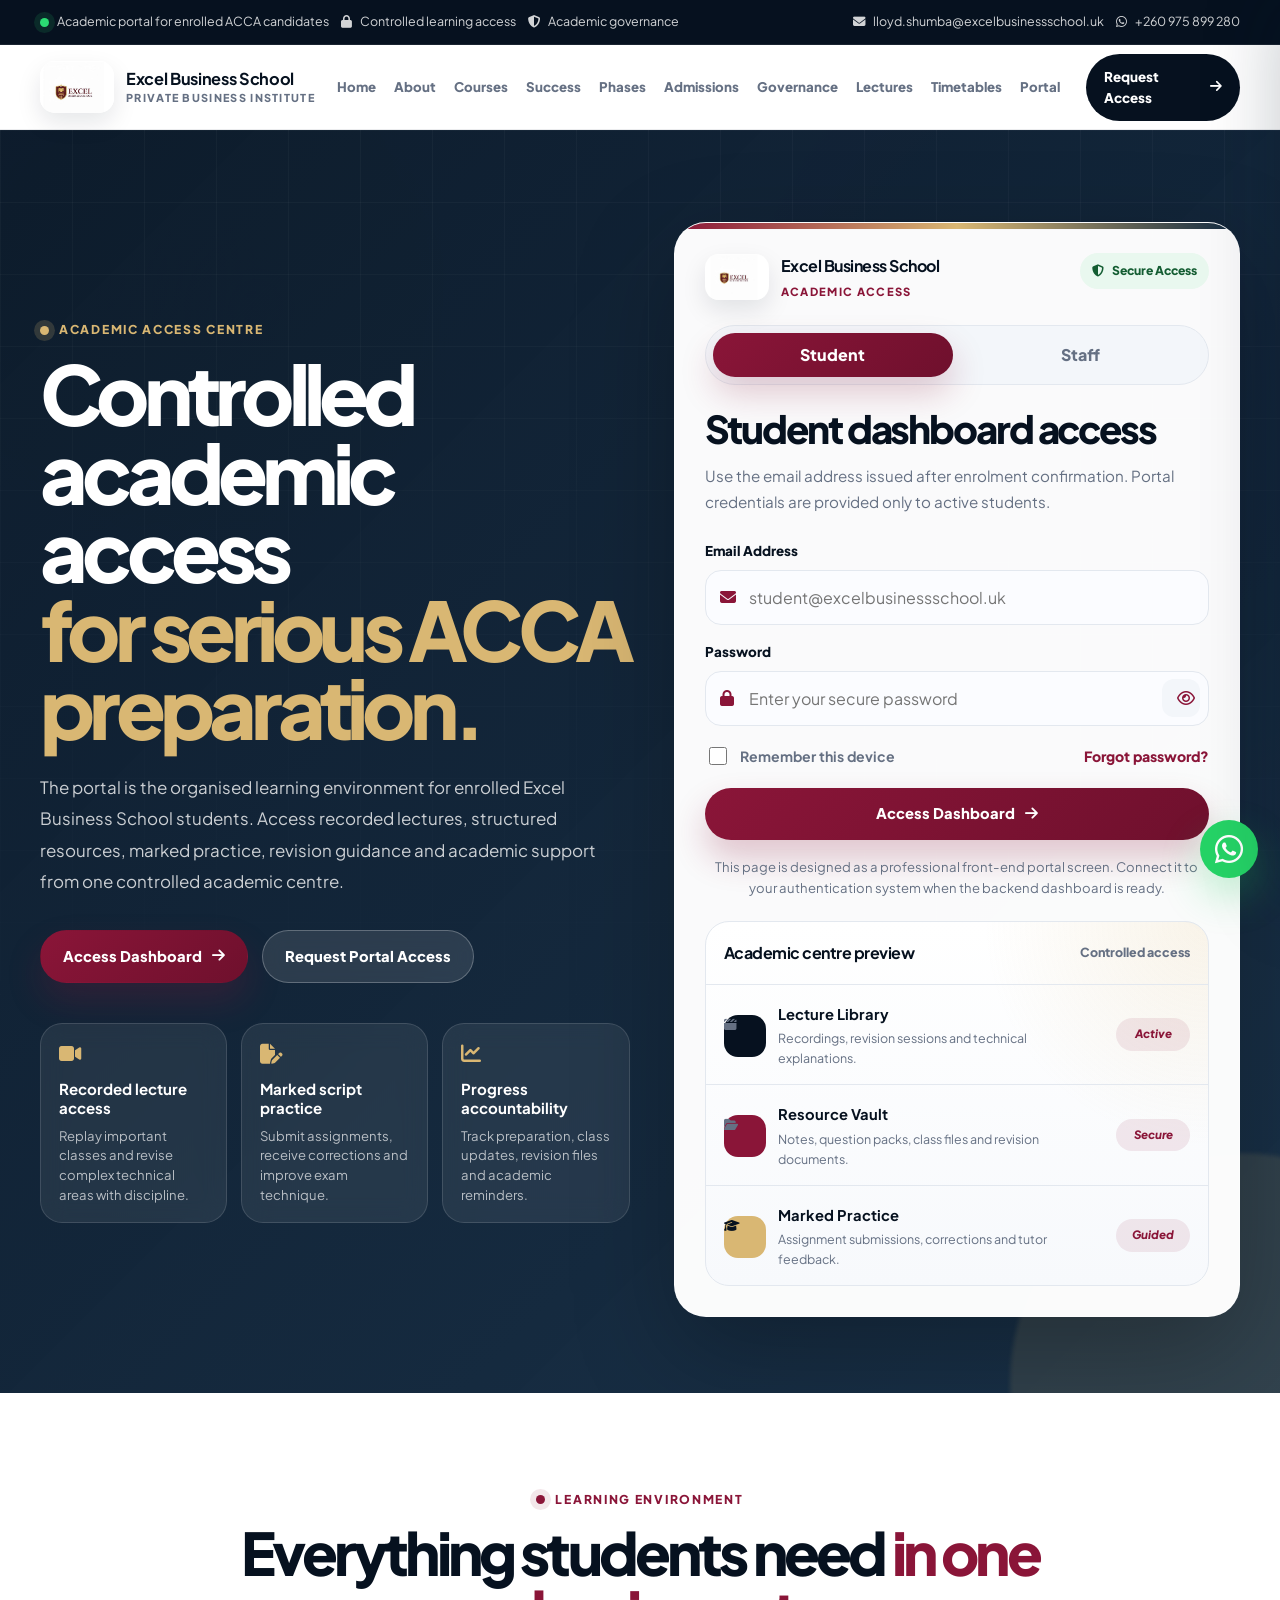
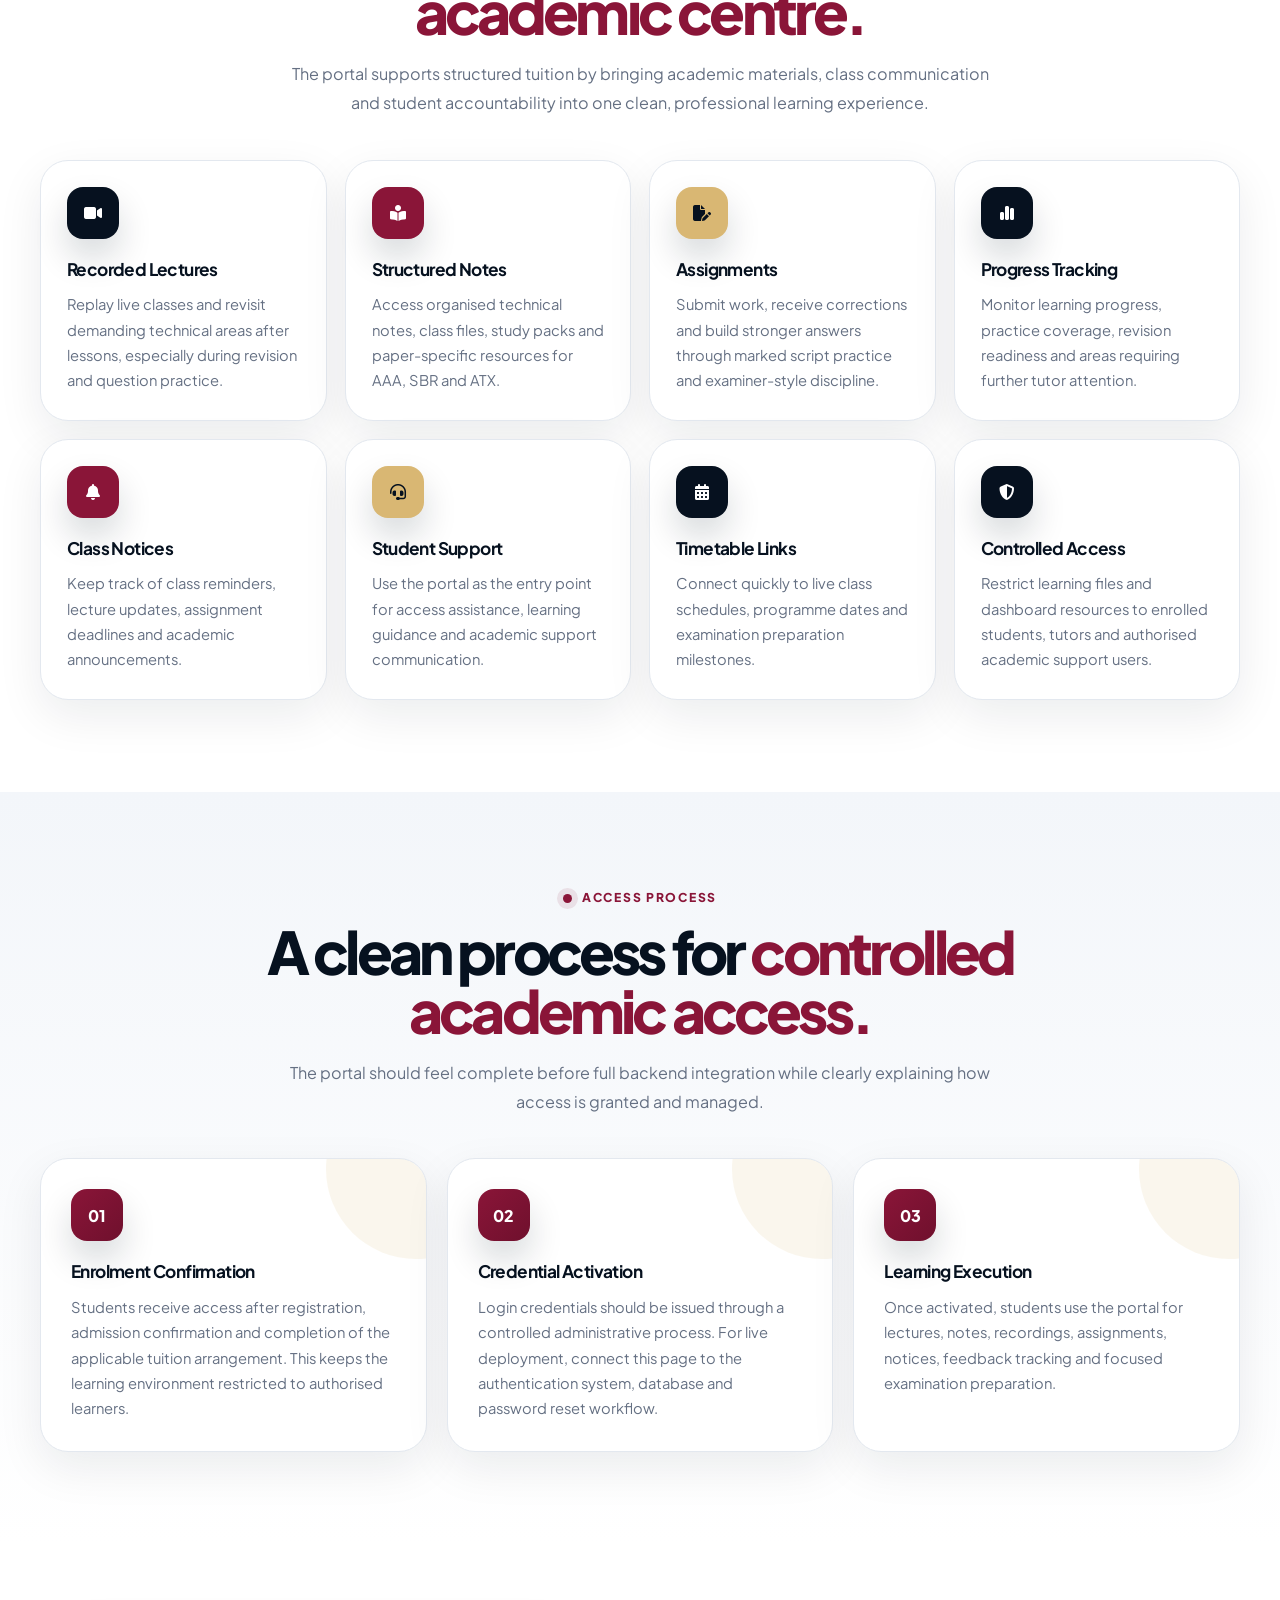
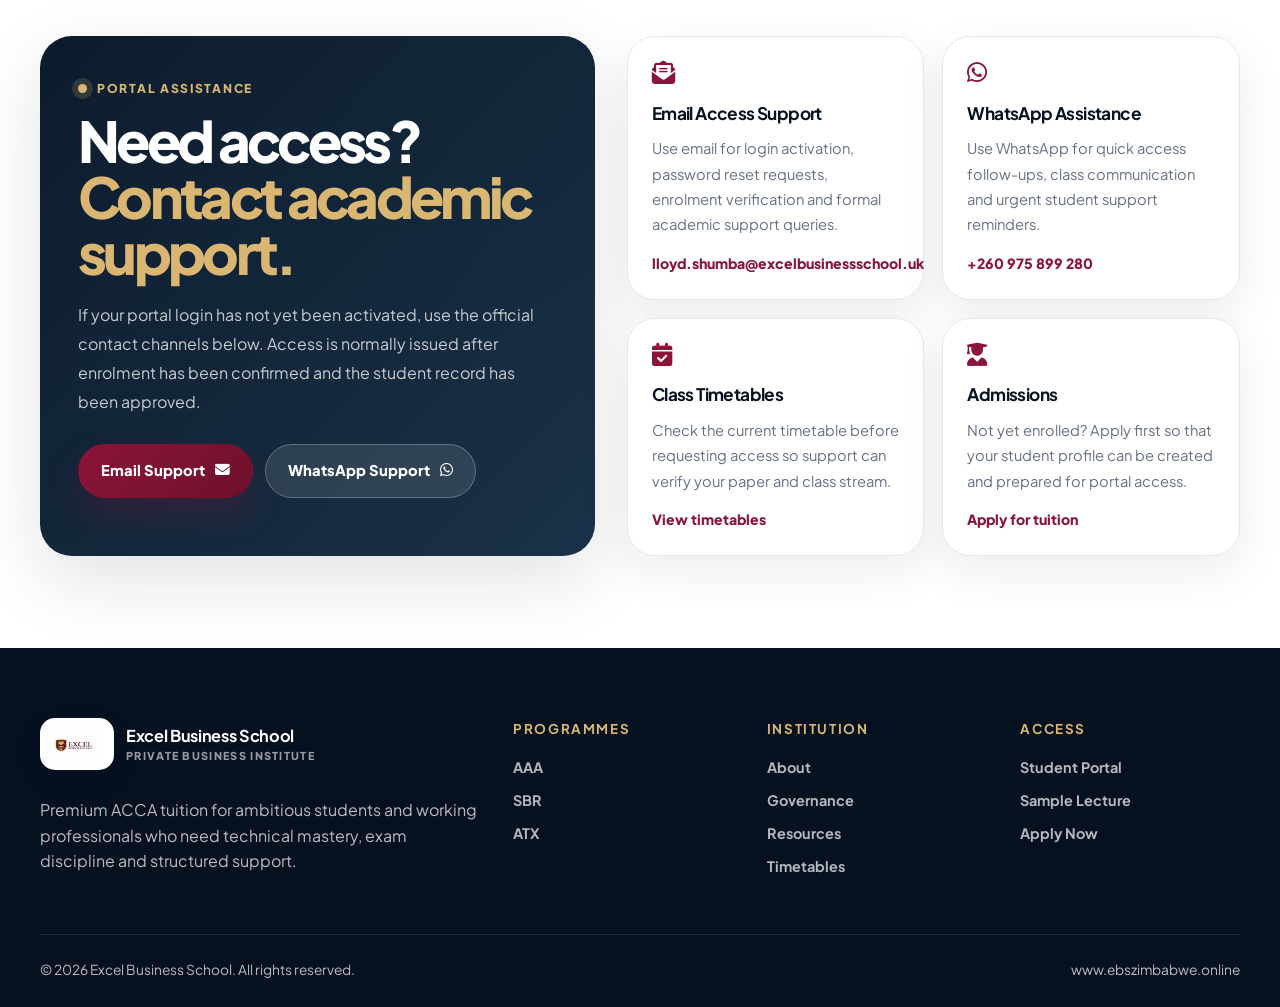
==== commit 5c590580: "Update portal.html" ====
--- a/portal.html
+++ b/portal.html
@@ -8,19 +8,19 @@
 
   <meta
     name="description"
-    content="Excel Business School Academic Access Centre for ACCA students, tutors and academic support. Access lectures, notes, recordings, assignments, progress tracking and student support."
+    content="Excel Business School Academic Access Centre for ACCA students, tutors and academic support. Access lectures, notes, recordings, assignments, marked practice, progress tracking and student support."
   />
 
-  <meta name="theme-color" content="#120407" />
+  <meta name="theme-color" content="#081728" />
+  <meta name="robots" content="index, follow" />
   <meta name="author" content="Excel Business School" />
-  <meta name="robots" content="index, follow" />
   <link rel="canonical" href="https://www.ebszimbabwe.online/portal.html" />
 
   <meta property="og:type" content="website" />
   <meta property="og:title" content="Academic Access Centre | Excel Business School" />
   <meta
     property="og:description"
-    content="Excel Business School Academic Access Centre for ACCA students, tutors and academic support. Access lectures, notes, recordings, assignments, progress tracking and student support."
+    content="Controlled academic access for enrolled Excel Business School ACCA students, tutors and support staff."
   />
   <meta property="og:url" content="https://www.ebszimbabwe.online/portal.html" />
   <meta property="og:image" content="https://www.ebszimbabwe.online/excel-logo.png" />
@@ -30,22 +30,28 @@
   <meta name="twitter:title" content="Academic Access Centre | Excel Business School" />
   <meta
     name="twitter:description"
-    content="Excel Business School Academic Access Centre for ACCA students, tutors and academic support."
+    content="Access recorded lectures, notes, assignments, feedback, progress tracking and academic support."
   />
   <meta name="twitter:image" content="https://www.ebszimbabwe.online/excel-logo.png" />
 
-  <link
-    rel="icon"
-    href="data:image/svg+xml,%3Csvg xmlns='http://www.w3.org/2000/svg' viewBox='0 0 100 100'%3E%3Crect width='100' height='100' rx='20' fill='%23120407'/%3E%3Cpath d='M50 12 L86 34 L50 56 L14 34 Z' fill='%23D7B56D'/%3E%3Cpath d='M14 34 L50 56 L50 88 L14 66 Z' fill='%23620F18'/%3E%3Cpath d='M86 34 L86 66 L50 88 L50 56 Z' fill='%23901828'/%3E%3C/svg%3E"
-  />
+  <link rel="icon" type="image/png" href="excel-logo.png" />
+  <link rel="apple-touch-icon" href="excel-logo.png" />
 
   <link rel="preconnect" href="https://fonts.googleapis.com" />
   <link rel="preconnect" href="https://fonts.gstatic.com" crossorigin />
+  <link rel="preconnect" href="https://cdnjs.cloudflare.com" />
 
   <link
-    href="https://fonts.googleapis.com/css2?family=Inter:wght@400;500;600;700;800;900&display=swap"
+    href="https://fonts.googleapis.com/css2?family=Plus+Jakarta+Sans:wght@400;500;600;700;800&display=swap"
     rel="stylesheet"
   />
+
+  <link
+    rel="stylesheet"
+    href="https://cdnjs.cloudflare.com/ajax/libs/font-awesome/6.5.0/css/all.min.css"
+  />
+
+  <link rel="stylesheet" href="style.css" />
 
   <script type="application/ld+json">
     {
@@ -53,2266 +59,1319 @@
       "@type": "WebPage",
       "name": "Academic Access Centre | Excel Business School",
       "url": "https://www.ebszimbabwe.online/portal.html",
-      "description": "Excel Business School Academic Access Centre for ACCA students, tutors and academic support.",
+      "description": "Controlled academic access for enrolled ACCA students, tutors and academic support staff.",
+      "isPartOf": {
+        "@type": "WebSite",
+        "name": "Excel Business School",
+        "url": "https://www.ebszimbabwe.online/"
+      },
       "publisher": {
         "@type": "EducationalOrganization",
         "name": "Excel Business School",
+        "url": "https://www.ebszimbabwe.online/",
         "logo": "https://www.ebszimbabwe.online/excel-logo.png"
       }
     }
   </script>
 
   <style>
-    :root {
-      --black: #050506;
-      --obsidian: #120407;
-      --deep: #1a070d;
-
-      --burgundy: #5f0f1a;
-      --burgundy-2: #9c2235;
-      --burgundy-3: #c54858;
-
-      --gold: #d7b56d;
-      --gold-light: #f3dda1;
-      --gold-soft: rgba(215, 181, 109, 0.18);
-
-      --white: #fff8ea;
-      --text: #fff8ea;
-      --text-soft: rgba(255, 248, 234, 0.84);
-      --text-muted: rgba(255, 248, 234, 0.68);
-      --text-faint: rgba(255, 248, 234, 0.52);
-
-      --line: rgba(215, 181, 109, 0.18);
-      --line-strong: rgba(215, 181, 109, 0.38);
-
-      --panel: rgba(22, 14, 18, 0.92);
-      --panel-soft: rgba(255, 255, 255, 0.065);
-
-      --shadow: 0 34px 90px -50px rgba(0, 0, 0, 0.95);
-      --shadow-gold: 0 24px 70px -42px rgba(215, 181, 109, 0.95);
-
-      --radius-xl: 34px;
-      --radius-lg: 26px;
-      --radius-md: 18px;
-
-      --transition: 240ms ease;
-      --reveal: 700ms cubic-bezier(0.16, 1, 0.3, 1);
-    }
-
-    *,
-    *::before,
-    *::after {
-      box-sizing: border-box;
+    .portal-shell {
+      background:
+        radial-gradient(circle at 7% 4%, rgba(217, 183, 115, 0.12), transparent 28rem),
+        radial-gradient(circle at 93% 12%, rgba(138, 21, 56, 0.11), transparent 30rem),
+        linear-gradient(180deg, #f7f9fc 0%, #ffffff 46%, #f3f6fa 100%);
+      overflow: hidden;
+    }
+
+    .portal-hero {
+      position: relative;
+      padding: 92px 0 76px;
+      color: var(--white);
+      background:
+        linear-gradient(135deg, rgba(8, 23, 40, 0.98), rgba(16, 41, 65, 0.96)),
+        radial-gradient(circle at 20% 14%, rgba(217, 183, 115, 0.18), transparent 34%),
+        radial-gradient(circle at 86% 18%, rgba(138, 21, 56, 0.25), transparent 30%);
+      overflow: hidden;
+    }
+
+    .portal-hero::before {
+      content: "";
+      position: absolute;
+      inset: 0;
+      background-image:
+        linear-gradient(rgba(255, 255, 255, 0.045) 1px, transparent 1px),
+        linear-gradient(90deg, rgba(255, 255, 255, 0.045) 1px, transparent 1px);
+      background-size: 72px 72px;
+      mask-image: linear-gradient(to bottom, rgba(0, 0, 0, 0.76), transparent 82%);
+      pointer-events: none;
+    }
+
+    .portal-hero::after {
+      content: "";
+      position: absolute;
+      width: 460px;
+      height: 460px;
+      right: -190px;
+      bottom: -220px;
+      border-radius: 999px;
+      background: rgba(217, 183, 115, 0.13);
+      filter: blur(2px);
+      pointer-events: none;
+    }
+
+    .portal-hero-inner {
+      position: relative;
+      z-index: 2;
+      display: grid;
+      grid-template-columns: minmax(0, 1.02fr) minmax(410px, 0.98fr);
+      gap: 44px;
+      align-items: center;
+    }
+
+    .portal-copy h1 {
       margin: 0;
-      padding: 0;
-    }
-
-    html {
-      scroll-behavior: smooth;
-      -webkit-font-smoothing: antialiased;
-      -moz-osx-font-smoothing: grayscale;
-      text-rendering: optimizeLegibility;
-    }
-
-    body {
-      min-height: 100vh;
-      font-family: "Inter", Arial, Helvetica, sans-serif;
+      max-width: 780px;
+      font-size: clamp(3rem, 6.4vw, 5.8rem);
+      line-height: 0.96;
+      letter-spacing: -0.07em;
+      font-weight: 800;
+    }
+
+    .portal-copy h1 span {
+      display: block;
+      color: var(--gold);
+    }
+
+    .portal-copy p {
+      margin: 25px 0 0;
+      max-width: 720px;
+      color: rgba(255, 255, 255, 0.78);
+      font-size: 1.06rem;
+      line-height: 1.85;
+    }
+
+    .portal-hero-actions {
+      display: flex;
+      gap: 14px;
+      flex-wrap: wrap;
+      margin-top: 32px;
+    }
+
+    .portal-badges {
+      display: grid;
+      grid-template-columns: repeat(3, minmax(0, 1fr));
+      gap: 14px;
+      margin-top: 40px;
+      max-width: 760px;
+    }
+
+    .portal-badge-card {
+      min-height: 136px;
+      padding: 18px;
+      border: 1px solid rgba(255, 255, 255, 0.13);
+      border-radius: 22px;
+      background: rgba(255, 255, 255, 0.075);
+      backdrop-filter: blur(12px);
+    }
+
+    .portal-badge-card i {
+      color: var(--gold);
+      font-size: 1.25rem;
+      margin-bottom: 16px;
+    }
+
+    .portal-badge-card strong {
+      display: block;
+      color: var(--white);
+      font-size: 0.94rem;
+      line-height: 1.25;
+    }
+
+    .portal-badge-card span {
+      display: block;
+      margin-top: 8px;
+      color: rgba(255, 255, 255, 0.68);
+      font-size: 0.82rem;
+      line-height: 1.5;
+    }
+
+    .portal-login-card {
+      position: relative;
+      padding: 30px;
+      border-radius: 32px;
+      background: rgba(255, 255, 255, 0.98);
       color: var(--text);
-      background: #080608;
-      background:
-        radial-gradient(circle at 12% 0%, rgba(156, 34, 53, 0.3), transparent 30rem),
-        radial-gradient(circle at 90% 8%, rgba(215, 181, 109, 0.16), transparent 32rem),
-        radial-gradient(circle at 50% 110%, rgba(95, 15, 26, 0.4), transparent 34rem),
-        linear-gradient(135deg, #050506 0%, #120407 52%, #240814 100%);
-      overflow-x: hidden;
-      line-height: 1.65;
-    }
-
-    body::before {
+      box-shadow: 0 34px 100px rgba(0, 0, 0, 0.26);
+      border: 1px solid rgba(255, 255, 255, 0.34);
+      overflow: hidden;
+    }
+
+    .portal-login-card::before {
       content: "";
-      position: fixed;
-      inset: 0;
-      z-index: -2;
-      background:
-        linear-gradient(rgba(215, 181, 109, 0.035) 1px, transparent 1px),
-        linear-gradient(90deg, rgba(215, 181, 109, 0.035) 1px, transparent 1px);
-      background-size: 58px 58px;
-      opacity: 0.55;
-      pointer-events: none;
-    }
-
-    body::after {
-      content: "";
-      position: fixed;
-      inset: 0;
-      z-index: -1;
-      background:
-        linear-gradient(180deg, rgba(0, 0, 0, 0.05), rgba(0, 0, 0, 0.55)),
-        radial-gradient(circle at center, transparent 0%, rgba(0, 0, 0, 0.35) 100%);
-      pointer-events: none;
-    }
-
-    img,
-    svg {
-      display: block;
-      max-width: 100%;
-    }
-
-    a {
-      color: inherit;
-      text-decoration: none;
-    }
-
-    button,
-    input {
-      font: inherit;
-    }
-
-    button {
-      border: 0;
-      cursor: pointer;
-    }
-
-    ::selection {
-      background: var(--gold);
-      color: var(--obsidian);
-    }
-
-    a:focus-visible,
-    button:focus-visible,
-    input:focus-visible {
-      outline: 3px solid var(--gold-light);
-      outline-offset: 4px;
-    }
-
-    .container {
-      width: calc(100% - 44px);
-      max-width: 1240px;
-      margin-left: auto;
-      margin-right: auto;
-    }
-
-    .icon {
-      width: 1.1em;
-      height: 1.1em;
-      display: inline-block;
-      flex: 0 0 auto;
-      fill: none;
-      stroke: currentColor;
-      stroke-width: 2.15;
-      stroke-linecap: round;
-      stroke-linejoin: round;
-      overflow: visible;
-    }
-
-    .icon-solid {
-      fill: currentColor;
-      stroke: none;
-    }
-
-    .skip-link {
-      position: fixed;
-      top: 14px;
-      left: 14px;
-      z-index: 999;
-      padding: 12px 16px;
-      border-radius: 999px;
-      color: var(--obsidian);
-      background: var(--gold-light);
-      font-weight: 800;
-      transform: translateY(-140%);
-      transition: transform var(--transition);
-    }
-
-    .skip-link:focus {
-      transform: translateY(0);
-    }
-
-    .ripple-target {
-      position: relative;
-      overflow: hidden;
-      isolation: isolate;
-    }
-
-    .ripple {
       position: absolute;
-      width: 18px;
-      height: 18px;
-      border-radius: 999px;
-      background: rgba(255, 255, 255, 0.5);
-      transform: translate(-50%, -50%) scale(1);
-      animation: ripple 580ms ease-out forwards;
-      pointer-events: none;
-      z-index: 5;
-    }
-
-    @keyframes ripple {
-      to {
-        transform: translate(-50%, -50%) scale(22);
-        opacity: 0;
-      }
-    }
-
-    .reveal {
-      opacity: 0;
-      transform: translateY(24px);
-      transition:
-        opacity var(--reveal),
-        transform var(--reveal);
-    }
-
-    .reveal.in-view {
-      opacity: 1;
-      transform: translateY(0);
-    }
-
-    .topbar {
-      position: relative;
-      z-index: 80;
-      padding: 12px 0;
-      background: rgba(5, 5, 6, 0.94);
-      border-bottom: 1px solid rgba(215, 181, 109, 0.14);
-    }
-
-    @supports ((backdrop-filter: blur(16px)) or (-webkit-backdrop-filter: blur(16px))) {
-      .topbar {
-        background: rgba(5, 5, 6, 0.86);
-        backdrop-filter: blur(16px);
-        -webkit-backdrop-filter: blur(16px);
-      }
-    }
-
-    .topbar-inner {
+      inset: 0 0 auto;
+      height: 6px;
+      background: linear-gradient(90deg, var(--burgundy), var(--gold), var(--navy-800));
+    }
+
+    .login-card-head {
       display: flex;
-      align-items: center;
+      align-items: flex-start;
       justify-content: space-between;
       gap: 18px;
-    }
-
-    .chip-row {
+      margin-bottom: 24px;
+    }
+
+    .portal-logo-chip {
+      display: inline-flex;
+      align-items: center;
+      gap: 12px;
+    }
+
+    .portal-logo-chip img {
+      width: 64px;
+      height: 46px;
+      object-fit: contain;
+      border-radius: 14px;
+      background: var(--white);
+      box-shadow: 0 10px 24px rgba(8, 23, 40, 0.1);
+    }
+
+    .portal-logo-chip strong {
+      display: block;
+      color: var(--navy-950);
+      letter-spacing: -0.03em;
+      font-size: 1rem;
+    }
+
+    .portal-logo-chip span {
+      display: block;
+      margin-top: 4px;
+      color: var(--burgundy);
+      font-size: 0.7rem;
+      font-weight: 800;
+      letter-spacing: 0.12em;
+      text-transform: uppercase;
+    }
+
+    .secure-pill {
+      display: inline-flex;
+      align-items: center;
+      gap: 8px;
+      min-height: 36px;
+      padding: 8px 12px;
+      border-radius: 999px;
+      color: #145d32;
+      background: #e9f8ef;
+      font-size: 0.76rem;
+      font-weight: 800;
+      white-space: nowrap;
+    }
+
+    .portal-tabs {
+      display: grid;
+      grid-template-columns: repeat(2, 1fr);
+      gap: 8px;
+      padding: 7px;
+      border-radius: 999px;
+      background: var(--mist);
+      border: 1px solid var(--line);
+      margin-bottom: 24px;
+    }
+
+    .portal-tab {
+      min-height: 44px;
+      border: 0;
+      border-radius: 999px;
+      background: transparent;
+      color: var(--muted);
+      font-weight: 800;
+      cursor: pointer;
+      transition: background 180ms ease, color 180ms ease, box-shadow 180ms ease;
+    }
+
+    .portal-tab[aria-selected="true"] {
+      color: var(--white);
+      background: linear-gradient(135deg, var(--burgundy), var(--burgundy-700));
+      box-shadow: 0 16px 34px rgba(138, 21, 56, 0.22);
+    }
+
+    .portal-panel-title {
+      margin: 0;
+      color: var(--navy-950);
+      font-size: clamp(1.8rem, 3vw, 2.55rem);
+      line-height: 1.05;
+      letter-spacing: -0.055em;
+      font-weight: 800;
+    }
+
+    .portal-panel-copy {
+      margin: 14px 0 24px;
+      color: var(--muted);
+      font-size: 0.95rem;
+      line-height: 1.75;
+    }
+
+    .portal-form {
+      display: grid;
+      gap: 16px;
+    }
+
+    .portal-field {
+      display: grid;
+      gap: 8px;
+    }
+
+    .portal-field label {
+      color: var(--navy-950);
+      font-size: 0.84rem;
+      font-weight: 800;
+    }
+
+    .portal-input-wrap {
+      position: relative;
+    }
+
+    .portal-input-wrap i {
+      position: absolute;
+      left: 15px;
+      top: 50%;
+      transform: translateY(-50%);
+      color: var(--burgundy);
+      pointer-events: none;
+    }
+
+    .portal-form input[type="email"],
+    .portal-form input[type="password"],
+    .portal-form input[type="text"] {
+      width: 100%;
+      min-height: 54px;
+      padding: 14px 48px 14px 43px;
+      border-radius: 16px;
+      color: var(--text);
+      background: var(--paper);
+      border: 1px solid var(--line);
+      outline: none;
+      transition: border-color 180ms ease, box-shadow 180ms ease, background 180ms ease;
+    }
+
+    .portal-form input:focus {
+      border-color: var(--burgundy);
+      background: var(--white);
+      box-shadow: 0 0 0 4px rgba(138, 21, 56, 0.1);
+    }
+
+    .password-toggle {
+      position: absolute;
+      right: 9px;
+      top: 50%;
+      transform: translateY(-50%);
+      width: 38px;
+      height: 38px;
+      border: 0;
+      border-radius: 12px;
+      color: var(--navy-950);
+      background: var(--mist);
+      cursor: pointer;
+    }
+
+    .portal-form-row {
       display: flex;
+      justify-content: space-between;
       align-items: center;
+      gap: 16px;
       flex-wrap: wrap;
-      gap: 10px;
-    }
-
-    .chip {
+      margin-top: 2px;
+    }
+
+    .remember-device {
       display: inline-flex;
       align-items: center;
       gap: 10px;
-      min-height: 40px;
-      padding: 10px 14px;
-      border-radius: 999px;
-      color: var(--text-soft);
-      background: rgba(255, 255, 255, 0.07);
-      border: 1px solid rgba(215, 181, 109, 0.2);
-      box-shadow: inset 0 1px 0 rgba(255, 255, 255, 0.08);
+      color: var(--muted);
+      font-size: 0.88rem;
+      font-weight: 700;
+      cursor: pointer;
+    }
+
+    .remember-device input {
+      width: 18px;
+      height: 18px;
+      accent-color: var(--burgundy);
+    }
+
+    .portal-forgot {
+      color: var(--burgundy);
+      font-size: 0.88rem;
+      font-weight: 800;
+    }
+
+    .portal-submit {
+      width: 100%;
+      border: 0;
+      margin-top: 4px;
+    }
+
+    .portal-alert {
+      display: none;
+      margin: 14px 0 0;
+      padding: 14px;
+      border-radius: 16px;
+      background: #fff7df;
+      color: #755414;
+      font-size: 0.86rem;
+      line-height: 1.55;
+      font-weight: 800;
+    }
+
+    .portal-alert.show {
+      display: block;
+    }
+
+    .portal-note {
+      margin: 16px 0 0;
+      color: var(--muted);
       font-size: 0.82rem;
-      font-weight: 700;
-      white-space: nowrap;
-    }
-
-    .chip .icon {
-      color: var(--gold-light);
-    }
-
-    .live-dot {
-      width: 9px;
-      height: 9px;
-      border-radius: 999px;
-      background: var(--gold);
-      box-shadow: 0 0 0 8px rgba(215, 181, 109, 0.12);
-      animation: pulse 1.8s ease-in-out infinite;
-      flex: 0 0 auto;
-    }
-
-    @keyframes pulse {
-      0%,
-      100% {
-        transform: scale(0.95);
-      }
-
-      50% {
-        transform: scale(1.16);
-      }
-    }
-
-    .navbar {
-      position: sticky;
-      top: 0;
-      z-index: 70;
-      background: rgba(11, 7, 9, 0.94);
-      border-bottom: 1px solid rgba(215, 181, 109, 0.16);
-      box-shadow: 0 22px 80px -60px rgba(0, 0, 0, 0.95);
-    }
-
-    @supports ((backdrop-filter: blur(20px)) or (-webkit-backdrop-filter: blur(20px))) {
-      .navbar {
-        background: rgba(11, 7, 9, 0.86);
-        backdrop-filter: blur(20px) saturate(140%);
-        -webkit-backdrop-filter: blur(20px) saturate(140%);
-      }
-    }
-
-    .nav-inner {
-      min-height: 94px;
+      line-height: 1.65;
+      text-align: center;
+    }
+
+    .dashboard-card {
+      margin-top: 22px;
+      border: 1px solid var(--line);
+      border-radius: 24px;
+      background:
+        radial-gradient(circle at top right, rgba(217, 183, 115, 0.16), transparent 14rem),
+        linear-gradient(180deg, #ffffff, #f7f9fc);
+      overflow: hidden;
+    }
+
+    .dashboard-card-head {
       display: flex;
-      align-items: center;
       justify-content: space-between;
-      gap: 22px;
-    }
-
-    .brand {
-      display: inline-flex;
       align-items: center;
       gap: 14px;
-      min-width: max-content;
-    }
-
-    .brand-logo {
+      padding: 18px;
+      border-bottom: 1px solid var(--line);
+    }
+
+    .dashboard-card-head strong {
+      color: var(--navy-950);
+      letter-spacing: -0.03em;
+    }
+
+    .dashboard-card-head span {
+      color: var(--muted);
+      font-size: 0.78rem;
+      font-weight: 800;
+    }
+
+    .dashboard-list {
+      display: grid;
+      gap: 0;
+    }
+
+    .dashboard-row {
+      display: grid;
+      grid-template-columns: 42px 1fr auto;
+      gap: 12px;
+      align-items: center;
+      padding: 15px 18px;
+      border-bottom: 1px solid var(--line);
+    }
+
+    .dashboard-row:last-child {
+      border-bottom: 0;
+    }
+
+    .dashboard-icon {
       display: grid;
       place-items: center;
-      width: 82px;
-      height: 58px;
-      border-radius: 19px;
-      background: rgba(255, 255, 255, 0.96);
-      border: 1px solid rgba(215, 181, 109, 0.28);
-      box-shadow: 0 22px 60px -42px rgba(215, 181, 109, 0.95);
-      transition:
-        transform var(--transition),
-        box-shadow var(--transition);
-    }
-
-    .brand:hover .brand-logo {
-      transform: translateY(-2px);
-      box-shadow: 0 28px 70px -42px rgba(215, 181, 109, 1);
-    }
-
-    .brand-mark {
-      width: 54px;
+      width: 42px;
       height: 42px;
-    }
-
-    .brand-text {
+      border-radius: 14px;
+      color: var(--white);
+      background: var(--navy-950);
+    }
+
+    .dashboard-row:nth-child(2) .dashboard-icon {
+      background: var(--burgundy);
+    }
+
+    .dashboard-row:nth-child(3) .dashboard-icon {
+      background: var(--gold);
+      color: var(--navy-950);
+    }
+
+    .dashboard-row strong {
+      display: block;
+      color: var(--navy-950);
+      font-size: 0.92rem;
+    }
+
+    .dashboard-row span {
+      display: block;
+      color: var(--muted);
+      font-size: 0.78rem;
+      margin-top: 3px;
+    }
+
+    .dashboard-status {
+      min-width: 74px;
+      text-align: center;
+      padding: 7px 10px;
+      border-radius: 999px;
+      color: var(--burgundy);
+      background: rgba(138, 21, 56, 0.09);
+      font-size: 0.72rem;
+      font-weight: 800;
+    }
+
+    .portal-section {
+      padding: 92px 0;
+    }
+
+    .portal-section.section-white {
+      background: var(--white);
+    }
+
+    .portal-section.section-soft {
+      background: linear-gradient(180deg, var(--mist), #ffffff);
+    }
+
+    .portal-section-head {
+      max-width: 820px;
+      margin: 0 auto 42px;
+      text-align: center;
+    }
+
+    .portal-section-head h2 {
+      margin: 0;
+      color: var(--navy-950);
+      font-size: clamp(2.25rem, 4.6vw, 4rem);
+      line-height: 1;
+      letter-spacing: -0.065em;
+      font-weight: 800;
+    }
+
+    .portal-section-head h2 span {
+      color: var(--burgundy);
+    }
+
+    .portal-section-head p {
+      margin: 18px auto 0;
+      max-width: 720px;
+      color: var(--muted);
+      font-size: 1.01rem;
+      line-height: 1.82;
+    }
+
+    .portal-feature-grid {
       display: grid;
-      line-height: 1.1;
-    }
-
-    .brand-text strong {
-      color: var(--text);
-      font-size: 1.03rem;
-      font-weight: 800;
-      letter-spacing: -0.04em;
-    }
-
-    .brand-text span {
-      margin-top: 5px;
-      color: var(--gold);
-      font-size: 0.68rem;
-      font-weight: 800;
-      letter-spacing: 0.18em;
-      text-transform: uppercase;
-    }
-
-    .nav-links {
-      display: flex;
-      align-items: center;
-      gap: 8px;
-      padding: 8px;
-      border-radius: 999px;
-      background: rgba(255, 255, 255, 0.045);
-      border: 1px solid rgba(215, 181, 109, 0.13);
-      white-space: nowrap;
-    }
-
-    .nav-link {
-      display: inline-flex;
-      align-items: center;
-      justify-content: center;
-      min-height: 42px;
-      padding: 0 13px;
-      border-radius: 999px;
-      color: var(--text-muted);
-      font-size: 0.83rem;
-      font-weight: 800;
-      transition:
-        color var(--transition),
-        background var(--transition),
-        transform var(--transition);
-    }
-
-    .nav-link:hover {
-      color: var(--gold-light);
-      background: rgba(215, 181, 109, 0.1);
-      transform: translateY(-1px);
-    }
-
-    .nav-cta {
-      display: inline-flex;
-      align-items: center;
-      justify-content: center;
-      gap: 10px;
-      min-height: 50px;
-      padding: 0 18px;
-      border-radius: 16px;
-      color: #160608;
-      background: linear-gradient(135deg, var(--gold-light), var(--gold));
-      font-size: 0.83rem;
-      font-weight: 900;
-      box-shadow: var(--shadow-gold);
-      white-space: nowrap;
-    }
-
-    .menu-btn {
-      display: none;
+      grid-template-columns: repeat(4, minmax(0, 1fr));
+      gap: 18px;
+    }
+
+    .portal-feature-card,
+    .portal-process-card,
+    .support-contact-card {
+      border-radius: 28px;
+      background: var(--white);
+      border: 1px solid var(--line);
+      box-shadow: var(--shadow-soft);
+    }
+
+    .portal-feature-card {
+      padding: 26px;
+      min-height: 245px;
+      transition: transform 180ms ease, box-shadow 180ms ease, border-color 180ms ease;
+    }
+
+    .portal-feature-card:hover {
+      transform: translateY(-5px);
+      border-color: rgba(138, 21, 56, 0.24);
+      box-shadow: var(--shadow);
+    }
+
+    .portal-feature-icon,
+    .process-number {
+      display: grid;
       place-items: center;
       width: 52px;
       height: 52px;
       border-radius: 16px;
-      color: var(--gold-light);
-      background: rgba(255, 255, 255, 0.075);
-      border: 1px solid rgba(215, 181, 109, 0.24);
-      font-size: 1.35rem;
-    }
-
-    .mobile-backdrop {
-      position: fixed;
-      inset: 0;
-      z-index: 100;
-      display: none;
-      background: rgba(0, 0, 0, 0.66);
-    }
-
-    .mobile-backdrop.open {
-      display: block;
-    }
-
-    .mobile-menu {
-      position: fixed;
-      top: 0;
-      right: 0;
-      z-index: 110;
-      width: 88vw;
-      max-width: 420px;
-      height: 100%;
-      padding: 28px;
-      overflow-y: auto;
-      color: var(--text);
-      background:
-        radial-gradient(circle at top right, rgba(215, 181, 109, 0.16), transparent 20rem),
-        linear-gradient(180deg, rgba(18, 4, 7, 0.99), rgba(5, 5, 6, 0.99));
-      border-left: 1px solid rgba(215, 181, 109, 0.22);
-      box-shadow: -30px 0 100px -44px rgba(0, 0, 0, 0.9);
-      transform: translateX(105%);
-      visibility: hidden;
-      transition:
-        transform 320ms cubic-bezier(0.16, 1, 0.3, 1),
-        visibility 320ms;
-    }
-
-    .mobile-menu.open {
-      transform: translateX(0);
-      visibility: visible;
-    }
-
-    .mobile-head {
-      display: flex;
-      align-items: flex-start;
-      justify-content: space-between;
-      gap: 18px;
-      margin-bottom: 30px;
-    }
-
-    .mobile-kicker {
-      color: var(--gold);
-      font-size: 0.72rem;
-      font-weight: 900;
-      letter-spacing: 0.22em;
-      text-transform: uppercase;
-      margin-bottom: 8px;
-    }
-
-    .mobile-title {
-      color: var(--text);
-      font-size: 1.55rem;
-      font-weight: 850;
-      letter-spacing: -0.05em;
-      line-height: 1.05;
-    }
-
-    .close-btn {
+      margin-bottom: 20px;
+      background: var(--navy-950);
+      color: var(--white);
+      box-shadow: 0 18px 34px rgba(8, 23, 40, 0.16);
+    }
+
+    .portal-feature-card:nth-child(2) .portal-feature-icon,
+    .portal-feature-card:nth-child(5) .portal-feature-icon {
+      background: var(--burgundy);
+    }
+
+    .portal-feature-card:nth-child(3) .portal-feature-icon,
+    .portal-feature-card:nth-child(6) .portal-feature-icon {
+      background: var(--gold);
+      color: var(--navy-950);
+    }
+
+    .portal-feature-card h3,
+    .portal-process-card h3,
+    .support-contact-card h3 {
+      margin: 0;
+      color: var(--navy-950);
+      font-size: 1.08rem;
+      line-height: 1.25;
+      letter-spacing: -0.035em;
+    }
+
+    .portal-feature-card p,
+    .portal-process-card p,
+    .support-contact-card p {
+      margin: 12px 0 0;
+      color: var(--muted);
+      font-size: 0.92rem;
+      line-height: 1.72;
+    }
+
+    .portal-process-grid {
       display: grid;
-      place-items: center;
-      width: 48px;
-      height: 48px;
-      border-radius: 999px;
-      color: var(--gold-light);
-      background: rgba(255, 255, 255, 0.085);
-      border: 1px solid rgba(215, 181, 109, 0.2);
-    }
-
-    .mobile-links {
-      display: grid;
-      gap: 11px;
-    }
-
-    .mobile-links a {
-      display: flex;
-      align-items: center;
-      justify-content: space-between;
-      gap: 14px;
-      padding: 16px 18px;
-      border-radius: 18px;
-      color: var(--text-soft);
-      background: rgba(255, 255, 255, 0.065);
-      border: 1px solid rgba(215, 181, 109, 0.14);
-      font-weight: 800;
-      transition:
-        transform var(--transition),
-        color var(--transition),
-        background var(--transition);
-    }
-
-    .mobile-links a:hover {
-      transform: translateX(4px);
-      color: var(--gold-light);
-      background: rgba(215, 181, 109, 0.1);
-    }
-
-    .portal-main {
+      grid-template-columns: repeat(3, minmax(0, 1fr));
+      gap: 20px;
+    }
+
+    .portal-process-card {
       position: relative;
-      min-height: calc(100vh - 148px);
-      padding: 78px 0 100px;
+      padding: 30px;
+      min-height: 260px;
       overflow: hidden;
     }
 
-    .portal-main::before {
+    .portal-process-card::after {
       content: "";
       position: absolute;
-      inset: 0;
+      right: -80px;
+      top: -80px;
+      width: 180px;
+      height: 180px;
+      border-radius: 999px;
+      background: rgba(217, 183, 115, 0.13);
+      pointer-events: none;
+    }
+
+    .process-number {
+      background: linear-gradient(135deg, var(--burgundy), var(--burgundy-700));
+      font-weight: 800;
+    }
+
+    .portal-support-layout {
+      display: grid;
+      grid-template-columns: 0.95fr 1.05fr;
+      gap: 32px;
+      align-items: stretch;
+    }
+
+    .support-panel {
+      padding: 38px;
+      border-radius: 32px;
+      color: var(--white);
       background:
-        radial-gradient(circle at 72% 18%, rgba(215, 181, 109, 0.17), transparent 31rem),
-        radial-gradient(circle at 12% 22%, rgba(156, 34, 53, 0.28), transparent 34rem);
-      pointer-events: none;
-    }
-
-    .portal-grid {
-      position: relative;
-      z-index: 2;
-      display: grid;
-      grid-template-columns: minmax(0, 1.05fr) minmax(420px, 0.95fr);
-      gap: 28px;
-      align-items: stretch;
-    }
-
-    .glass-card {
-      position: relative;
-      border: 1px solid rgba(215, 181, 109, 0.18);
-      background: rgba(255, 255, 255, 0.055);
-      box-shadow:
-        var(--shadow),
-        inset 0 1px 0 rgba(255, 255, 255, 0.075);
-      overflow: hidden;
-    }
-
-    .glass-card::before {
-      content: "";
-      position: absolute;
-      inset: 0 0 auto;
-      height: 3px;
-      background: linear-gradient(90deg, transparent, rgba(215, 181, 109, 0.78), transparent);
-      opacity: 0.8;
-    }
-
-    .glass-card > * {
-      position: relative;
-      z-index: 2;
-    }
-
-    .login-panel {
-      border-radius: var(--radius-xl);
-      padding: 38px;
-      min-height: 742px;
+        linear-gradient(135deg, rgba(8, 23, 40, 0.98), rgba(16, 41, 65, 0.96)),
+        radial-gradient(circle at 86% 18%, rgba(217, 183, 115, 0.15), transparent 28%);
+      box-shadow: var(--shadow);
+    }
+
+    .support-panel h2 {
+      margin: 0;
+      font-size: clamp(2.3rem, 4.4vw, 4rem);
+      line-height: 1;
+      letter-spacing: -0.065em;
+      font-weight: 800;
+    }
+
+    .support-panel h2 span {
+      color: var(--gold);
+      display: block;
+    }
+
+    .support-panel p {
+      margin: 18px 0 0;
+      color: rgba(255, 255, 255, 0.76);
+      line-height: 1.82;
+    }
+
+    .support-links {
       display: flex;
-      flex-direction: column;
-      justify-content: center;
-    }
-
-    .portal-tabs {
-      display: inline-flex;
-      align-items: center;
-      gap: 8px;
-      padding: 8px;
-      border-radius: 999px;
-      background: rgba(255, 255, 255, 0.045);
-      border: 1px solid rgba(215, 181, 109, 0.16);
-      margin-bottom: 30px;
-      width: fit-content;
-    }
-
-    .portal-tab {
-      min-height: 42px;
-      padding: 0 18px;
-      border-radius: 999px;
-      color: var(--text-muted);
-      background: transparent;
-      font-size: 0.86rem;
-      font-weight: 900;
-      transition:
-        background var(--transition),
-        color var(--transition),
-        transform var(--transition);
-    }
-
-    .portal-tab[aria-selected="true"] {
-      color: #150607;
-      background: linear-gradient(135deg, var(--gold-light), var(--gold));
-      box-shadow: var(--shadow-gold);
-    }
-
-    .portal-tab[aria-selected="false"]:hover {
-      color: var(--gold-light);
-      background: rgba(215, 181, 109, 0.1);
-      transform: translateY(-1px);
-    }
-
-    .eyebrow {
-      display: inline-flex;
-      align-items: center;
+      flex-wrap: wrap;
       gap: 12px;
-      color: var(--gold-light);
-      font-size: 0.73rem;
-      font-weight: 900;
-      text-transform: uppercase;
-      letter-spacing: 0.24em;
-      margin-bottom: 18px;
-    }
-
-    .eyebrow::before {
-      content: "";
-      width: 42px;
-      height: 1px;
-      border-radius: 999px;
-      background: linear-gradient(90deg, transparent, currentColor);
-    }
-
-    .login-title {
-      color: var(--text);
-      font-size: 4.6rem;
-      font-weight: 900;
-      line-height: 0.96;
-      letter-spacing: -0.075em;
-      margin-bottom: 22px;
-      text-shadow: 0 18px 45px rgba(0, 0, 0, 0.58);
-    }
-
-    .login-title span {
-      display: block;
-    }
-
-    .login-title .gold {
-      color: var(--gold);
-      font-size: 0.7em;
-      letter-spacing: -0.055em;
-      margin-top: 10px;
-    }
-
-    .login-lead {
-      max-width: 660px;
-      color: var(--text-soft);
-      font-size: 1.05rem;
-      line-height: 1.85;
-      margin-bottom: 30px;
-    }
-
-    .portal-form {
-      display: grid;
-      gap: 18px;
-    }
-
-    .form-group {
-      display: grid;
-      gap: 8px;
-    }
-
-    label,
-    .field-label {
-      color: var(--gold);
-      font-size: 0.72rem;
-      font-weight: 900;
-      text-transform: uppercase;
-      letter-spacing: 0.16em;
-    }
-
-    .input-wrap {
-      position: relative;
-    }
-
-    .input-wrap .input-icon {
-      position: absolute;
-      left: 16px;
-      top: 50%;
-      transform: translateY(-50%);
-      color: var(--gold-light);
-      pointer-events: none;
-      width: 18px;
-      height: 18px;
-    }
-
-    input[type="email"],
-    input[type="password"],
-    input[type="text"] {
-      width: 100%;
-      min-height: 58px;
-      padding: 16px 52px 16px 46px;
-      outline: none;
-      border-radius: 18px;
-      color: var(--text);
-      background: rgba(255, 255, 255, 0.074);
-      border: 1px solid rgba(215, 181, 109, 0.2);
-      transition:
-        border-color var(--transition),
-        box-shadow var(--transition),
-        background var(--transition);
-    }
-
-    input::placeholder {
-      color: rgba(255, 248, 234, 0.48);
-    }
-
-    input:focus {
-      border-color: rgba(215, 181, 109, 0.78);
-      background: rgba(255, 255, 255, 0.095);
-      box-shadow: 0 0 0 4px rgba(215, 181, 109, 0.14);
-    }
-
-    .password-toggle {
-      position: absolute;
-      right: 13px;
-      top: 50%;
-      transform: translateY(-50%);
-      display: grid;
-      place-items: center;
-      width: 38px;
-      height: 38px;
-      border-radius: 12px;
-      color: var(--gold-light);
-      background: rgba(255, 255, 255, 0.075);
-      border: 1px solid rgba(215, 181, 109, 0.18);
-      transition:
-        color var(--transition),
-        background var(--transition);
-    }
-
-    .password-toggle:hover {
-      color: #ffffff;
-      background: rgba(215, 181, 109, 0.14);
-    }
-
-    .form-row {
-      display: flex;
-      align-items: center;
-      justify-content: space-between;
-      gap: 16px;
-      flex-wrap: wrap;
-      margin-top: 4px;
-    }
-
-    .remember {
-      display: inline-flex;
-      align-items: center;
-      gap: 10px;
-      color: var(--text-muted);
-      font-size: 0.91rem;
-      font-weight: 700;
-      cursor: pointer;
-      user-select: none;
-      text-transform: none;
-      letter-spacing: normal;
-    }
-
-    .remember input {
-      position: absolute;
-      opacity: 0;
-      width: 1px;
-      height: 1px;
-    }
-
-    .custom-check {
-      display: grid;
-      place-items: center;
-      width: 20px;
-      height: 20px;
-      border-radius: 7px;
-      border: 1px solid rgba(215, 181, 109, 0.42);
-      background: rgba(255, 255, 255, 0.06);
-      color: #140607;
-      transition:
-        background var(--transition),
-        border-color var(--transition),
-        box-shadow var(--transition);
-      flex: 0 0 auto;
-    }
-
-    .custom-check .icon {
-      opacity: 0;
-      width: 12px;
-      height: 12px;
-      transition: opacity var(--transition);
-    }
-
-    .remember input:focus-visible + .custom-check {
-      outline: 3px solid var(--gold-light);
-      outline-offset: 4px;
-    }
-
-    .remember input:checked + .custom-check {
-      background: linear-gradient(135deg, var(--gold-light), var(--gold));
-      border-color: rgba(215, 181, 109, 0.86);
-    }
-
-    .remember input:checked + .custom-check .icon {
-      opacity: 1;
-    }
-
-    .forgot-link {
-      color: var(--gold);
-      font-size: 0.91rem;
-      font-weight: 800;
-      transition: color var(--transition);
-    }
-
-    .forgot-link:hover {
-      color: var(--gold-light);
-    }
-
-    .submit-btn {
-      margin-top: 8px;
-      width: 100%;
-      min-height: 64px;
-      border-radius: 20px;
-      color: #140607;
-      background: linear-gradient(135deg, var(--gold-light), var(--gold));
-      font-weight: 900;
-      text-transform: uppercase;
-      letter-spacing: 0.12em;
-      box-shadow: var(--shadow-gold);
-      display: inline-flex;
-      align-items: center;
-      justify-content: center;
-      gap: 10px;
-      transition:
-        transform var(--transition),
-        box-shadow var(--transition),
-        opacity var(--transition);
-    }
-
-    .submit-btn:hover:not(:disabled) {
-      transform: translateY(-2px);
-      box-shadow: 0 34px 86px -36px rgba(240, 217, 150, 0.98);
-    }
-
-    .submit-btn:disabled {
-      cursor: not-allowed;
-      opacity: 0.72;
-    }
-
-    .portal-note {
-      margin-top: 18px;
-      color: var(--text-faint);
-      text-align: center;
-      font-size: 0.84rem;
-      line-height: 1.65;
-    }
-
-    .access-grid {
       margin-top: 28px;
+    }
+
+    .support-cards {
       display: grid;
       grid-template-columns: repeat(2, minmax(0, 1fr));
-      gap: 14px;
-    }
-
-    .access-card {
-      min-height: 132px;
-      padding: 20px;
-      border-radius: 22px;
-      background: rgba(255, 255, 255, 0.055);
-      border: 1px solid rgba(215, 181, 109, 0.16);
-      transition:
-        transform var(--transition),
-        border-color var(--transition),
-        background var(--transition);
-    }
-
-    .access-card:hover {
-      transform: translateY(-4px);
-      border-color: rgba(215, 181, 109, 0.4);
-      background: rgba(215, 181, 109, 0.08);
-    }
-
-    .access-card .icon {
-      color: var(--gold-light);
-      width: 24px;
-      height: 24px;
-      margin-bottom: 14px;
-      filter: drop-shadow(0 0 10px rgba(215, 181, 109, 0.28));
-    }
-
-    .access-card strong {
-      display: block;
-      color: var(--text);
-      font-size: 0.98rem;
-      font-weight: 900;
-      letter-spacing: -0.02em;
-      line-height: 1.2;
-    }
-
-    .access-card span {
-      display: block;
-      margin-top: 6px;
-      color: var(--text-muted);
-      font-size: 0.84rem;
-      line-height: 1.55;
-    }
-
-    .visual-panel {
-      position: relative;
-      border-radius: var(--radius-xl);
-      min-height: 742px;
-      overflow: hidden;
-      display: flex;
-      flex-direction: column;
-      justify-content: space-between;
-    }
-
-    .visual-media {
-      position: absolute;
-      inset: 0;
-      z-index: 0;
-    }
-
-    .visual-media img {
-      width: 100%;
-      height: 100%;
-      object-fit: cover;
-      filter: grayscale(0.45) contrast(1.12) brightness(0.58);
-      transform: scale(1.03);
-      transition:
-        filter 850ms ease,
-        transform 900ms ease;
-    }
-
-    .visual-panel:hover .visual-media img {
-      filter: grayscale(0.12) contrast(1.08) brightness(0.72);
-      transform: scale(1.06);
-    }
-
-    .visual-media::after {
-      content: "";
-      position: absolute;
-      inset: 0;
-      background:
-        linear-gradient(to top, rgba(5, 5, 6, 0.98), rgba(5, 5, 6, 0.56) 48%, rgba(5, 5, 6, 0.78)),
-        linear-gradient(120deg, rgba(95, 15, 26, 0.8), transparent 58%);
-    }
-
-    .visual-top,
-    .visual-bottom {
-      position: relative;
-      z-index: 2;
-      padding: 38px;
-    }
-
-    .secure-badge {
+      gap: 18px;
+    }
+
+    .support-contact-card {
+      padding: 24px;
+      min-height: 190px;
+    }
+
+    .support-contact-card i {
+      color: var(--burgundy);
+      font-size: 1.45rem;
+      margin-bottom: 18px;
+    }
+
+    .support-contact-card a {
       display: inline-flex;
-      align-items: center;
-      gap: 10px;
-      padding: 12px 16px;
-      border-radius: 999px;
-      color: var(--gold-light);
-      background: rgba(255, 255, 255, 0.095);
-      border: 1px solid rgba(215, 181, 109, 0.32);
-      box-shadow: inset 0 1px 0 rgba(255, 255, 255, 0.08);
-      font-size: 0.78rem;
-      font-weight: 900;
-      text-transform: uppercase;
-      letter-spacing: 0.14em;
-    }
-
-    .visual-title {
-      max-width: 680px;
-      color: var(--text);
-      font-size: 4.6rem;
-      font-weight: 900;
-      line-height: 0.96;
-      letter-spacing: -0.075em;
-      margin-bottom: 24px;
-      text-shadow: 0 18px 45px rgba(0, 0, 0, 0.58);
-    }
-
-    .visual-title span {
-      display: block;
-      color: var(--gold);
-      margin-top: 8px;
-    }
-
-    .visual-copy {
-      max-width: 620px;
-      color: var(--text-soft);
-      font-size: 1.05rem;
-      line-height: 1.86;
-      margin-bottom: 30px;
-    }
-
-    .dashboard-preview {
-      display: grid;
-      grid-template-columns: repeat(3, minmax(0, 1fr));
-      gap: 14px;
-      margin-bottom: 28px;
-    }
-
-    .mini-card {
-      min-height: 164px;
-      padding: 22px;
-      border-radius: 24px;
-      background:
-        linear-gradient(180deg, rgba(255, 255, 255, 0.095), rgba(255, 255, 255, 0.038));
-      border: 1px solid rgba(215, 181, 109, 0.2);
-      box-shadow:
-        0 22px 70px -58px rgba(0, 0, 0, 0.95),
-        inset 0 1px 0 rgba(255, 255, 255, 0.08);
-      transition:
-        transform var(--transition),
-        border-color var(--transition),
-        background var(--transition);
-    }
-
-    .mini-card:hover {
-      transform: translateY(-5px);
-      border-color: rgba(215, 181, 109, 0.42);
-      background:
-        linear-gradient(180deg, rgba(215, 181, 109, 0.14), rgba(255, 255, 255, 0.042));
-    }
-
-    .mini-icon {
-      display: grid;
-      place-items: center;
-      width: 48px;
-      height: 48px;
-      margin-bottom: 18px;
-      border-radius: 15px;
-      color: #150607;
-      background: linear-gradient(135deg, var(--gold-light), var(--gold));
-      box-shadow: 0 18px 44px -24px rgba(215, 181, 109, 1);
-    }
-
-    .mini-icon .icon {
-      width: 23px;
-      height: 23px;
-      color: #150607;
-    }
-
-    .mini-card strong {
-      display: block;
-      color: var(--text);
-      font-size: 1rem;
-      font-weight: 900;
-      letter-spacing: -0.035em;
-      line-height: 1.2;
-    }
-
-    .mini-card span {
-      display: block;
-      margin-top: 9px;
-      color: var(--text-muted);
-      font-size: 0.84rem;
-      font-weight: 600;
-      line-height: 1.55;
-    }
-
-    .portal-actions {
-      display: flex;
-      align-items: center;
-      flex-wrap: wrap;
-      gap: 12px;
-    }
-
-    .portal-link {
-      display: inline-flex;
-      align-items: center;
-      justify-content: center;
-      gap: 10px;
-      min-height: 54px;
-      padding: 0 18px;
-      border-radius: 16px;
-      color: var(--text);
-      background: rgba(255, 255, 255, 0.085);
-      border: 1px solid rgba(215, 181, 109, 0.22);
-      font-size: 0.9rem;
-      font-weight: 900;
-      transition:
-        transform var(--transition),
-        color var(--transition),
-        background var(--transition),
-        border-color var(--transition);
-    }
-
-    .portal-link:hover {
-      transform: translateY(-2px);
-      color: var(--gold-light);
-      background: rgba(215, 181, 109, 0.1);
-      border-color: rgba(215, 181, 109, 0.42);
-    }
-
-    .portal-link.primary {
-      color: #140607;
-      background: linear-gradient(135deg, var(--gold-light), var(--gold));
-      border-color: rgba(255, 255, 255, 0.2);
-      box-shadow: var(--shadow-gold);
-    }
-
-    .support-strip {
-      position: relative;
-      z-index: 2;
-      margin-top: 28px;
-      display: grid;
-      grid-template-columns: repeat(4, minmax(0, 1fr));
-      gap: 14px;
-    }
-
-    .support-card {
-      min-height: 150px;
-      padding: 20px;
-      border-radius: 24px;
-      border: 1px solid rgba(215, 181, 109, 0.16);
-      background: rgba(255, 255, 255, 0.055);
-      box-shadow:
-        0 24px 70px -55px rgba(0, 0, 0, 0.95),
-        inset 0 1px 0 rgba(255, 255, 255, 0.07);
-      transition:
-        transform var(--transition),
-        border-color var(--transition),
-        background var(--transition);
-    }
-
-    .support-card:hover {
-      transform: translateY(-4px);
-      border-color: rgba(215, 181, 109, 0.38);
-      background: rgba(215, 181, 109, 0.08);
-    }
-
-    .support-card .icon {
-      color: var(--gold-light);
-      width: 24px;
-      height: 24px;
-      margin-bottom: 13px;
-      filter: drop-shadow(0 0 10px rgba(215, 181, 109, 0.28));
-    }
-
-    .support-card strong {
-      display: block;
-      color: var(--text);
-      font-weight: 900;
-      letter-spacing: -0.02em;
-      line-height: 1.2;
-    }
-
-    .support-card span {
-      display: block;
-      margin-top: 7px;
-      color: var(--text-muted);
-      font-size: 0.84rem;
-      line-height: 1.52;
-    }
-
-    .info-section {
-      position: relative;
-      z-index: 2;
-      padding: 90px 0 96px;
-      border-top: 1px solid rgba(215, 181, 109, 0.12);
-    }
-
-    .section-head {
-      max-width: 780px;
-      margin-bottom: 34px;
-    }
-
-    .section-title {
-      color: var(--text);
-      font-size: 3.6rem;
-      font-weight: 900;
-      line-height: 1;
-      letter-spacing: -0.07em;
-      margin-bottom: 16px;
-    }
-
-    .section-title span {
-      color: var(--gold);
-    }
-
-    .section-copy {
-      color: var(--text-soft);
-      font-size: 1.02rem;
-      line-height: 1.8;
-    }
-
-    .process-grid {
-      display: grid;
-      grid-template-columns: repeat(3, minmax(0, 1fr));
-      gap: 18px;
-    }
-
-    .process-card {
-      min-height: 250px;
-      padding: 26px;
-      border-radius: 28px;
-      border: 1px solid rgba(215, 181, 109, 0.16);
-      background:
-        radial-gradient(circle at top right, rgba(215, 181, 109, 0.1), transparent 16rem),
-        rgba(255, 255, 255, 0.055);
-      box-shadow: 0 26px 80px -62px rgba(0, 0, 0, 0.95);
-      transition:
-        transform var(--transition),
-        border-color var(--transition);
-    }
-
-    .process-card:hover {
-      transform: translateY(-5px);
-      border-color: rgba(215, 181, 109, 0.36);
-    }
-
-    .process-number {
-      display: grid;
-      place-items: center;
-      width: 48px;
-      height: 48px;
-      margin-bottom: 20px;
-      border-radius: 16px;
-      color: #140607;
-      background: linear-gradient(135deg, var(--gold-light), var(--gold));
-      font-weight: 900;
-      box-shadow: var(--shadow-gold);
-    }
-
-    .process-card h3 {
-      color: var(--text);
-      font-size: 1.2rem;
-      font-weight: 900;
-      letter-spacing: -0.04em;
-      margin-bottom: 10px;
-    }
-
-    .process-card p {
-      color: var(--text-muted);
-      font-size: 0.95rem;
-      line-height: 1.75;
-    }
-
-    .footer {
-      position: relative;
-      padding: 36px 0;
-      background:
-        radial-gradient(circle at top right, rgba(215, 181, 109, 0.1), transparent 30rem),
-        linear-gradient(180deg, rgba(255, 255, 255, 0.025), rgba(0, 0, 0, 0.26));
-      border-top: 1px solid rgba(215, 181, 109, 0.16);
-    }
-
-    .footer-inner {
-      display: flex;
-      justify-content: space-between;
-      align-items: center;
-      gap: 18px;
-      flex-wrap: wrap;
-      color: rgba(255, 248, 234, 0.62);
-      font-size: 0.78rem;
-      font-weight: 900;
-      text-transform: uppercase;
-      letter-spacing: 0.15em;
-    }
-
-    .footer-links {
-      display: flex;
-      align-items: center;
-      flex-wrap: wrap;
-      gap: 14px;
-    }
-
-    .footer a {
-      color: var(--text-muted);
-      transition: color var(--transition);
-    }
-
-    .footer a:hover {
-      color: var(--gold-light);
-    }
-
-    .toast {
-      position: fixed;
-      left: 50%;
-      bottom: 26px;
-      z-index: 130;
-      width: calc(100% - 32px);
-      max-width: 560px;
-      padding: 16px 18px;
-      border-radius: 18px;
-      color: var(--text);
-      background: rgba(12, 7, 9, 0.95);
-      border: 1px solid rgba(215, 181, 109, 0.28);
-      box-shadow: var(--shadow);
-      transform: translate(-50%, 120px);
-      opacity: 0;
-      transition:
-        transform 300ms cubic-bezier(0.16, 1, 0.3, 1),
-        opacity 300ms ease;
-    }
-
-    .toast.show {
-      transform: translate(-50%, 0);
-      opacity: 1;
-    }
-
-    .toast strong {
-      color: var(--gold);
-      display: block;
-      font-size: 0.78rem;
-      text-transform: uppercase;
-      letter-spacing: 0.14em;
-      margin-bottom: 4px;
-    }
-
-    .toast span {
-      color: var(--text-soft);
-      font-size: 0.92rem;
+      margin-top: 14px;
+      color: var(--burgundy);
+      font-weight: 800;
+      font-size: 0.88rem;
     }
 
     @media (max-width: 1180px) {
-      .portal-grid {
+      .portal-hero-inner,
+      .portal-support-layout {
         grid-template-columns: 1fr;
       }
 
-      .visual-panel,
-      .login-panel {
-        min-height: auto;
-      }
-
-      .visual-panel {
-        min-height: 680px;
-      }
-
-      .support-strip,
-      .process-grid {
+      .portal-login-card {
+        max-width: 760px;
+      }
+
+      .portal-feature-grid {
         grid-template-columns: repeat(2, minmax(0, 1fr));
       }
-
-      .login-title,
-      .visual-title {
-        font-size: 4rem;
-      }
-    }
-
-    @media (max-width: 1040px) {
-      body::before {
-        position: absolute;
-        opacity: 0.38;
-      }
-
-      .brand-text,
-      .nav-links,
-      .nav-cta {
-        display: none;
-      }
-
-      .menu-btn {
-        display: grid;
-      }
-
-      .topbar-inner {
+    }
+
+    @media (max-width: 860px) {
+      .portal-badges,
+      .portal-process-grid,
+      .support-cards {
+        grid-template-columns: 1fr;
+      }
+
+      .portal-hero {
+        padding: 70px 0 60px;
+      }
+
+      .portal-section {
+        padding: 72px 0;
+      }
+
+      .portal-copy h1 {
+        font-size: clamp(2.8rem, 14vw, 4rem);
+      }
+
+      .login-card-head,
+      .portal-form-row {
         align-items: flex-start;
         flex-direction: column;
       }
 
-      .portal-main {
-        padding: 54px 0 78px;
-      }
-    }
-
-    @media (max-width: 720px) {
-      .container {
-        width: calc(100% - 28px);
-      }
-
-      .nav-inner {
-        min-height: 82px;
-      }
-
-      .brand-logo {
-        width: 72px;
-        height: 54px;
-      }
-
-      .brand-mark {
-        width: 48px;
-        height: 38px;
-      }
-
-      .chip {
+      .secure-pill {
+        white-space: normal;
+      }
+
+      .dashboard-row {
+        grid-template-columns: 42px 1fr;
+      }
+
+      .dashboard-status {
+        grid-column: 2;
+        justify-self: start;
+      }
+    }
+
+    @media (max-width: 620px) {
+      .portal-feature-grid {
+        grid-template-columns: 1fr;
+      }
+
+      .portal-login-card,
+      .support-panel {
+        padding: 24px;
+        border-radius: 26px;
+      }
+
+      .portal-tabs {
+        border-radius: 18px;
+        grid-template-columns: 1fr;
+      }
+
+      .portal-tab {
+        border-radius: 14px;
+      }
+
+      .portal-hero-actions .btn,
+      .support-links .btn {
         width: 100%;
-        justify-content: center;
-        white-space: normal;
-        text-align: center;
-      }
-
-      .login-panel,
-      .visual-top,
-      .visual-bottom {
-        padding: 24px;
-      }
-
-      .login-title,
-      .visual-title,
-      .section-title {
-        font-size: 3rem;
-        letter-spacing: -0.06em;
-      }
-
-      .portal-tabs {
-        width: 100%;
-      }
-
-      .portal-tab {
-        flex: 1;
-      }
-
-      .access-grid,
-      .dashboard-preview,
-      .support-strip,
-      .process-grid {
-        grid-template-columns: 1fr;
-      }
-
-      .form-row {
-        align-items: flex-start;
-        flex-direction: column;
-      }
-
-      .submit-btn {
-        letter-spacing: 0.08em;
-      }
-
-      .visual-panel {
-        min-height: 760px;
-      }
-
-      .footer-inner {
-        align-items: flex-start;
-        flex-direction: column;
-      }
-    }
-
-    @media (max-width: 460px) {
-      .login-panel,
-      .visual-top,
-      .visual-bottom {
-        padding: 20px;
-        border-radius: 26px;
-      }
-
-      .visual-panel {
-        border-radius: 26px;
-        min-height: 790px;
-      }
-
-      .login-title,
-      .visual-title,
-      .section-title {
-        font-size: 2.55rem;
-      }
-
-      .portal-link {
-        width: 100%;
-      }
-    }
-
-    @media (prefers-reduced-motion: reduce) {
-      html {
-        scroll-behavior: auto;
-      }
-
-      *,
-      *::before,
-      *::after {
-        animation: none !important;
-        transition-duration: 0.01ms !important;
-      }
-
-      .reveal {
-        opacity: 1;
-        transform: none;
       }
     }
   </style>
 </head>
 
 <body>
-  <svg width="0" height="0" style="position:absolute; visibility:hidden;" aria-hidden="true" focusable="false">
-    <symbol id="icon-envelope" viewBox="0 0 24 24">
-      <rect x="3" y="5" width="18" height="14" rx="2"></rect>
-      <path d="M3 7l9 6 9-6"></path>
-    </symbol>
-
-    <symbol id="icon-headset" viewBox="0 0 24 24">
-      <path d="M4 13a8 8 0 0 1 16 0"></path>
-      <path d="M4 13v4a2 2 0 0 0 2 2h2v-7H6a2 2 0 0 0-2 2z"></path>
-      <path d="M20 13v4a2 2 0 0 1-2 2h-2v-7h2a2 2 0 0 1 2 2z"></path>
-      <path d="M16 19c0 1.1-1.8 2-4 2"></path>
-    </symbol>
-
-    <symbol id="icon-arrow-right" viewBox="0 0 24 24">
-      <path d="M5 12h14"></path>
-      <path d="M13 6l6 6-6 6"></path>
-    </symbol>
-
-    <symbol id="icon-menu" viewBox="0 0 24 24">
-      <path d="M4 7h16"></path>
-      <path d="M4 12h16"></path>
-      <path d="M4 17h16"></path>
-    </symbol>
-
-    <symbol id="icon-close" viewBox="0 0 24 24">
-      <path d="M6 6l12 12"></path>
-      <path d="M18 6L6 18"></path>
-    </symbol>
-
-    <symbol id="icon-book" viewBox="0 0 24 24">
-      <path d="M4 5.5A2.5 2.5 0 0 1 6.5 3H20v16H6.5A2.5 2.5 0 0 0 4 21.5z"></path>
-      <path d="M4 5.5v16"></path>
-      <path d="M8 7h8"></path>
-      <path d="M8 11h7"></path>
-    </symbol>
-
-    <symbol id="icon-diagram" viewBox="0 0 24 24">
-      <rect x="3" y="3" width="6" height="6" rx="1.5"></rect>
-      <rect x="15" y="3" width="6" height="6" rx="1.5"></rect>
-      <rect x="9" y="15" width="6" height="6" rx="1.5"></rect>
-      <path d="M9 6h6"></path>
-      <path d="M6 9v2a4 4 0 0 0 4 4h2"></path>
-      <path d="M18 9v2a4 4 0 0 1-4 4h-2"></path>
-    </symbol>
-
-    <symbol id="icon-wallet" viewBox="0 0 24 24">
-      <path d="M4 7h15a2 2 0 0 1 2 2v10H5a2 2 0 0 1-2-2V7a2 2 0 0 1 2-2h12"></path>
-      <path d="M17 13h4"></path>
-      <circle cx="17" cy="13" r="1"></circle>
-    </symbol>
-
-    <symbol id="icon-key" viewBox="0 0 24 24">
-      <circle cx="7.5" cy="14.5" r="3.5"></circle>
-      <path d="M11 14.5h10"></path>
-      <path d="M17 14.5v3"></path>
-      <path d="M20 14.5v2"></path>
-    </symbol>
-
-    <symbol id="icon-shield" viewBox="0 0 24 24">
-      <path d="M12 22s8-4 8-10V5l-8-3-8 3v7c0 6 8 10 8 10z"></path>
-      <path d="M9 12l2 2 4-5"></path>
-    </symbol>
-
-    <symbol id="icon-video" viewBox="0 0 24 24">
-      <rect x="3" y="6" width="13" height="12" rx="2"></rect>
-      <path d="M16 10l5-3v10l-5-3z"></path>
-    </symbol>
-
-    <symbol id="icon-pen" viewBox="0 0 24 24">
-      <path d="M12 20h9"></path>
-      <path d="M16.5 3.5a2.1 2.1 0 0 1 3 3L7 19l-4 1 1-4z"></path>
-    </symbol>
-
-    <symbol id="icon-chart" viewBox="0 0 24 24">
-      <path d="M4 19V5"></path>
-      <path d="M4 19h16"></path>
-      <path d="M7 16l4-5 3 3 5-8"></path>
-    </symbol>
-
-    <symbol id="icon-clapper" viewBox="0 0 24 24">
-      <rect x="3" y="7" width="18" height="14" rx="2"></rect>
-      <path d="M3 11h18"></path>
-      <path d="M7 7l3-4"></path>
-      <path d="M13 7l3-4"></path>
-      <path d="M19 7l2-3"></path>
-    </symbol>
-
-    <symbol id="icon-layers" viewBox="0 0 24 24">
-      <path d="M12 3l9 5-9 5-9-5z"></path>
-      <path d="M3 12l9 5 9-5"></path>
-      <path d="M3 16l9 5 9-5"></path>
-    </symbol>
-
-    <symbol id="icon-graduate" viewBox="0 0 24 24">
-      <path d="M2 8l10-5 10 5-10 5z"></path>
-      <path d="M6 10v5c2 3 10 3 12 0v-5"></path>
-      <path d="M22 8v6"></path>
-    </symbol>
-
-    <symbol id="icon-calendar" viewBox="0 0 24 24">
-      <rect x="3" y="5" width="18" height="16" rx="2"></rect>
-      <path d="M8 3v4"></path>
-      <path d="M16 3v4"></path>
-      <path d="M3 10h18"></path>
-    </symbol>
-
-    <symbol id="icon-bell" viewBox="0 0 24 24">
-      <path d="M18 8a6 6 0 0 0-12 0c0 7-3 7-3 9h18c0-2-3-2-3-9"></path>
-      <path d="M10 21h4"></path>
-    </symbol>
-
-    <symbol id="icon-file-check" viewBox="0 0 24 24">
-      <path d="M6 3h8l4 4v14H6z"></path>
-      <path d="M14 3v5h5"></path>
-      <path d="M9 15l2 2 4-5"></path>
-    </symbol>
-
-    <symbol id="icon-lock" viewBox="0 0 24 24">
-      <rect x="4" y="10" width="16" height="10" rx="2"></rect>
-      <path d="M8 10V7a4 4 0 0 1 8 0v3"></path>
-    </symbol>
-
-    <symbol id="icon-eye" viewBox="0 0 24 24">
-      <path d="M2 12s4-7 10-7 10 7 10 7-4 7-10 7S2 12 2 12z"></path>
-      <circle cx="12" cy="12" r="3"></circle>
-    </symbol>
-
-    <symbol id="icon-eye-off" viewBox="0 0 24 24">
-      <path d="M3 3l18 18"></path>
-      <path d="M10.6 10.6A3 3 0 0 0 13.4 13.4"></path>
-      <path d="M9.9 5.2A10.5 10.5 0 0 1 12 5c6 0 10 7 10 7a17 17 0 0 1-2.2 3.1"></path>
-      <path d="M6.6 6.6C3.8 8.5 2 12 2 12s4 7 10 7a10.5 10.5 0 0 0 5.4-1.6"></path>
-    </symbol>
-
-    <symbol id="icon-check" viewBox="0 0 24 24">
-      <path d="M5 13l4 4L19 7"></path>
-    </symbol>
-  </svg>
-
-  <a href="#main-content" class="skip-link">Skip to portal</a>
-
-  <header class="topbar">
+  <a
+    href="https://wa.me/260975899280"
+    target="_blank"
+    rel="noopener"
+    aria-label="Contact Excel Business School on WhatsApp"
+    class="whatsapp-float"
+  >
+    <i class="fab fa-whatsapp" aria-hidden="true"></i>
+  </a>
+
+  <header class="topbar" aria-label="Institutional contact bar">
     <div class="container topbar-inner">
-      <div class="chip-row">
-        <span class="chip ripple-target">
-          <span class="live-dot" aria-hidden="true"></span>
-          <strong>Academic Access Centre:</strong> Controlled learning access for enrolled ACCA students.
-        </span>
+      <div class="topbar-left">
+        <span class="status-chip"><span class="live-dot" aria-hidden="true"></span> Academic portal for enrolled ACCA candidates</span>
+        <span class="status-chip"><i class="fas fa-lock" aria-hidden="true"></i> Controlled learning access</span>
+        <span class="status-chip"><i class="fas fa-shield-halved" aria-hidden="true"></i> Academic governance</span>
       </div>
 
-      <div class="chip-row">
-        <a href="mailto:lloyd.shumba@excelbusinessschool.uk" class="chip ripple-target">
-          <svg class="icon" aria-hidden="true"><use href="#icon-envelope"></use></svg>
-          <span>lloyd.shumba@excelbusinessschool.uk</span>
-        </a>
-
-        <a href="index.html#contact" class="chip ripple-target">
-          <svg class="icon" aria-hidden="true"><use href="#icon-headset"></use></svg>
-          <span>Student Support</span>
-        </a>
+      <div class="topbar-right">
+        <a href="mailto:lloyd.shumba@excelbusinessschool.uk"><i class="fa-solid fa-envelope" aria-hidden="true"></i> lloyd.shumba@excelbusinessschool.uk</a>
+        <a href="https://wa.me/260975899280" target="_blank" rel="noopener"><i class="fab fa-whatsapp" aria-hidden="true"></i> +260 975 899 280</a>
       </div>
     </div>
   </header>
 
   <nav class="navbar" aria-label="Primary navigation">
     <div class="container nav-inner">
-      <a href="index.html" class="brand ripple-target" aria-label="Excel Business School homepage">
-        <span class="brand-logo" aria-hidden="true">
-          <svg class="brand-mark" viewBox="0 0 120 90" xmlns="http://www.w3.org/2000/svg">
-            <defs>
-              <linearGradient id="goldGradient" x1="0" x2="1" y1="0" y2="1">
-                <stop offset="0%" stop-color="#fff1bd" />
-                <stop offset="48%" stop-color="#d7b56d" />
-                <stop offset="100%" stop-color="#9b742e" />
-              </linearGradient>
-
-              <linearGradient id="redGradient" x1="0" x2="1" y1="0" y2="1">
-                <stop offset="0%" stop-color="#b33b48" />
-                <stop offset="100%" stop-color="#5f0f1a" />
-              </linearGradient>
-            </defs>
-
-            <rect x="10" y="12" width="100" height="66" rx="14" fill="#120407" />
-            <path d="M60 16 L102 39 L60 62 L18 39 Z" fill="url(#goldGradient)" />
-            <path d="M18 41 L60 64 L60 78 L18 55 Z" fill="url(#redGradient)" />
-            <path d="M102 41 L102 55 L60 78 L60 64 Z" fill="#8e1d2d" />
-            <path d="M36 39 L60 26 L84 39 L60 52 Z" fill="#ffffff" opacity="0.92" />
-          </svg>
+      <a href="index.html" class="brand" aria-label="Excel Business School Home">
+        <span class="brand-logo">
+          <img src="excel-logo.png" width="82" height="58" alt="Excel Business School" />
         </span>
-
         <span class="brand-text">
           <strong>Excel Business School</strong>
-          <span>Academic Access Centre</span>
+          <span>Private Business Institute</span>
         </span>
       </a>
 
-      <div class="nav-links" aria-label="Desktop navigation links">
-        <a href="index.html" class="nav-link ripple-target">Home</a>
-        <a href="index.html#courses" class="nav-link ripple-target">Courses</a>
-        <a href="index.html#methodology" class="nav-link ripple-target">Methodology</a>
-        <a href="index.html#pricing" class="nav-link ripple-target">Fees</a>
-        <a href="#portal-support" class="nav-link ripple-target">Support</a>
-        <a href="#access-process" class="nav-link ripple-target">Access Process</a>
+      <div class="nav-links" aria-label="Main navigation">
+        <a href="index.html#home">Home</a>
+        <a href="index.html#about">About</a>
+        <a href="index.html#courses">Courses</a>
+        <a href="index.html#success">Success</a>
+        <a href="index.html#learning-rhythm">Phases</a>
+        <a href="index.html#admissions">Admissions</a>
+        <a href="index.html#governance">Governance</a>
+        <a href="index.html#sample-lectures">Lectures</a>
+        <a href="timetables.html">Timetables</a>
+        <a href="portal.html" aria-current="page">Portal</a>
       </div>
 
-      <a href="index.html#contact" class="nav-cta ripple-target">
-        Request Access
-        <svg class="icon" aria-hidden="true"><use href="#icon-arrow-right"></use></svg>
-      </a>
+      <a href="index.html#contact" class="nav-cta">Request Access <i class="fas fa-arrow-right" aria-hidden="true"></i></a>
 
       <button
-        class="menu-btn ripple-target"
+        class="menu-btn"
         id="menuBtn"
         type="button"
-        aria-label="Open navigation menu"
+        aria-label="Open menu"
         aria-controls="mobileMenu"
         aria-expanded="false"
       >
-        <svg class="icon" aria-hidden="true"><use href="#icon-menu"></use></svg>
+        <i class="fas fa-bars" aria-hidden="true"></i>
       </button>
     </div>
   </nav>
 
-  <div class="mobile-backdrop" id="mobileBackdrop" hidden></div>
-
-  <aside
-    class="mobile-menu"
-    id="mobileMenu"
-    aria-label="Mobile navigation menu"
-    aria-hidden="true"
-    tabindex="-1"
-  >
+  <div class="mobile-backdrop" id="mobileBackdrop" aria-hidden="true"></div>
+
+  <aside class="mobile-menu" id="mobileMenu" aria-hidden="true" aria-label="Mobile navigation">
     <div class="mobile-head">
       <div>
-        <div class="mobile-kicker">Student Console</div>
-        <div class="mobile-title">Academic Access Centre</div>
+        <span>Navigation</span>
+        <strong>Excel Business School</strong>
       </div>
-
-      <button class="close-btn ripple-target" id="closeBtn" type="button" aria-label="Close navigation menu">
-        <svg class="icon" aria-hidden="true"><use href="#icon-close"></use></svg>
+      <button class="close-btn" id="closeBtn" type="button" aria-label="Close menu">
+        <i class="fas fa-times" aria-hidden="true"></i>
       </button>
     </div>
 
     <div class="mobile-links">
-      <a href="index.html" class="mobile-link ripple-target">
-        Home <svg class="icon" aria-hidden="true"><use href="#icon-arrow-right"></use></svg>
-      </a>
-
-      <a href="index.html#courses" class="mobile-link ripple-target">
-        Courses <svg class="icon" aria-hidden="true"><use href="#icon-book"></use></svg>
-      </a>
-
-      <a href="index.html#methodology" class="mobile-link ripple-target">
-        Methodology <svg class="icon" aria-hidden="true"><use href="#icon-diagram"></use></svg>
-      </a>
-
-      <a href="index.html#pricing" class="mobile-link ripple-target">
-        Fees <svg class="icon" aria-hidden="true"><use href="#icon-wallet"></use></svg>
-      </a>
-
-      <a href="#portal-support" class="mobile-link ripple-target">
-        Portal Support <svg class="icon" aria-hidden="true"><use href="#icon-headset"></use></svg>
-      </a>
-
-      <a href="#access-process" class="mobile-link ripple-target">
-        Access Process <svg class="icon" aria-hidden="true"><use href="#icon-key"></use></svg>
-      </a>
-
-      <a href="index.html#contact" class="mobile-link ripple-target">
-        Request Access <svg class="icon" aria-hidden="true"><use href="#icon-arrow-right"></use></svg>
-      </a>
+      <a href="index.html#home">Home <i class="fas fa-arrow-right" aria-hidden="true"></i></a>
+      <a href="index.html#about">About <i class="fas fa-arrow-right" aria-hidden="true"></i></a>
+      <a href="index.html#courses">Courses <i class="fas fa-arrow-right" aria-hidden="true"></i></a>
+      <a href="index.html#success">Student Success <i class="fas fa-arrow-right" aria-hidden="true"></i></a>
+      <a href="index.html#methodology">Methodology <i class="fas fa-arrow-right" aria-hidden="true"></i></a>
+      <a href="index.html#learning-rhythm">Learning Phases <i class="fas fa-arrow-right" aria-hidden="true"></i></a>
+      <a href="index.html#admissions">Admissions <i class="fas fa-arrow-right" aria-hidden="true"></i></a>
+      <a href="index.html#pricing">Fees <i class="fas fa-arrow-right" aria-hidden="true"></i></a>
+      <a href="index.html#faculty">Faculty <i class="fas fa-arrow-right" aria-hidden="true"></i></a>
+      <a href="index.html#governance">Governance <i class="fas fa-arrow-right" aria-hidden="true"></i></a>
+      <a href="index.html#student-resources">Student Resources <i class="fas fa-arrow-right" aria-hidden="true"></i></a>
+      <a href="index.html#sample-lectures">Sample Lectures <i class="fas fa-arrow-right" aria-hidden="true"></i></a>
+      <a href="timetables.html">Timetables <i class="fas fa-calendar-alt" aria-hidden="true"></i></a>
+      <a href="portal.html">Student Portal <i class="fas fa-user-graduate" aria-hidden="true"></i></a>
+      <a href="index.html#contact" class="mobile-cta">Request Access</a>
     </div>
   </aside>
 
-  <main class="portal-main" id="main-content">
-    <div class="container">
-      <div class="portal-grid">
-        <section class="login-panel glass-card reveal" aria-labelledby="portal-title">
-          <div>
-            <div class="portal-tabs" role="tablist" aria-label="Portal access type">
-              <button
-                type="button"
-                class="portal-tab ripple-target"
-                id="student-tab"
-                role="tab"
-                aria-selected="true"
-                aria-controls="student-panel"
-                tabindex="0"
-              >
-                Student
-              </button>
-
-              <button
-                type="button"
-                class="portal-tab ripple-target"
-                id="staff-tab"
-                role="tab"
-                aria-selected="false"
-                aria-controls="staff-panel"
-                tabindex="-1"
-              >
-                Staff
-              </button>
+  <main class="portal-shell">
+    <section class="portal-hero" id="portal">
+      <div class="container portal-hero-inner">
+        <div class="portal-copy reveal">
+          <div class="eyebrow light"><span></span> Academic Access Centre</div>
+
+          <h1>
+            Controlled academic access
+            <span>for serious ACCA preparation.</span>
+          </h1>
+
+          <p>
+            The portal is the organised learning environment for enrolled Excel Business School students.
+            Access recorded lectures, structured resources, marked practice, revision guidance and academic support
+            from one controlled academic centre.
+          </p>
+
+          <div class="portal-hero-actions">
+            <a href="#login" class="btn btn-primary">Access Dashboard <i class="fas fa-arrow-right" aria-hidden="true"></i></a>
+            <a href="index.html#contact" class="btn btn-secondary">Request Portal Access</a>
+          </div>
+
+          <div class="portal-badges" aria-label="Portal highlights">
+            <article class="portal-badge-card">
+              <i class="fas fa-video" aria-hidden="true"></i>
+              <strong>Recorded lecture access</strong>
+              <span>Replay important classes and revise complex technical areas with discipline.</span>
+            </article>
+
+            <article class="portal-badge-card">
+              <i class="fas fa-file-pen" aria-hidden="true"></i>
+              <strong>Marked script practice</strong>
+              <span>Submit assignments, receive corrections and improve exam technique.</span>
+            </article>
+
+            <article class="portal-badge-card">
+              <i class="fas fa-chart-line" aria-hidden="true"></i>
+              <strong>Progress accountability</strong>
+              <span>Track preparation, class updates, revision files and academic reminders.</span>
+            </article>
+          </div>
+        </div>
+
+        <section class="portal-login-card reveal" id="login" aria-labelledby="portal-login-title">
+          <div class="login-card-head">
+            <div class="portal-logo-chip">
+              <img src="excel-logo.png" alt="Excel Business School logo" width="64" height="46" />
+              <div>
+                <strong>Excel Business School</strong>
+                <span>Academic Access</span>
+              </div>
             </div>
 
-            <div id="student-panel" role="tabpanel" aria-labelledby="student-tab">
-              <div class="eyebrow">Academic Access Console</div>
-
-              <h1 class="login-title" id="portal-title">
-                <span>Academic Access Centre</span>
-                <span class="gold">Structured learning for serious ACCA preparation.</span>
-              </h1>
-
-              <p class="login-lead">
-                Access lectures, class recordings, technical notes, question practice, assignment feedback,
-                progress tracking and academic support from one organised learning environment.
-              </p>
+            <span class="secure-pill"><i class="fas fa-shield-halved" aria-hidden="true"></i> Secure Access</span>
+          </div>
+
+          <div class="portal-tabs" role="tablist" aria-label="Portal access type">
+            <button
+              type="button"
+              class="portal-tab"
+              id="student-tab"
+              role="tab"
+              aria-selected="true"
+              aria-controls="student-panel"
+              tabindex="0"
+            >
+              Student
+            </button>
+
+            <button
+              type="button"
+              class="portal-tab"
+              id="staff-tab"
+              role="tab"
+              aria-selected="false"
+              aria-controls="staff-panel"
+              tabindex="-1"
+            >
+              Staff
+            </button>
+          </div>
+
+          <div id="student-panel" role="tabpanel" aria-labelledby="student-tab">
+            <h2 class="portal-panel-title" id="portal-login-title">Student dashboard access</h2>
+            <p class="portal-panel-copy">
+              Use the email address issued after enrolment confirmation. Portal credentials are provided only to active students.
+            </p>
+          </div>
+
+          <div id="staff-panel" role="tabpanel" aria-labelledby="staff-tab" hidden>
+            <h2 class="portal-panel-title">Staff administration access</h2>
+            <p class="portal-panel-copy">
+              Staff access is restricted to authorised tutors and academic support personnel for learning administration and student support.
+            </p>
+          </div>
+
+          <form class="portal-form" id="portalForm" novalidate>
+            <div class="portal-field">
+              <label for="emailInput">Email Address</label>
+              <div class="portal-input-wrap">
+                <i class="fa-solid fa-envelope" aria-hidden="true"></i>
+                <input
+                  type="email"
+                  id="emailInput"
+                  name="email"
+                  autocomplete="email"
+                  placeholder="student@excelbusinessschool.uk"
+                  required
+                />
+              </div>
             </div>
 
-            <div id="staff-panel" role="tabpanel" aria-labelledby="staff-tab" hidden>
-              <div class="eyebrow">Staff Administration Console</div>
-
-              <h2 class="login-title">
-                <span>Staff Access Centre</span>
-                <span class="gold">Academic control and student support.</span>
-              </h2>
-
-              <p class="login-lead">
-                Access teaching resources, student support records, class updates, learning administration tools
-                and academic communication workflows.
-              </p>
+            <div class="portal-field">
+              <label for="passwordInput">Password</label>
+              <div class="portal-input-wrap">
+                <i class="fa-solid fa-lock" aria-hidden="true"></i>
+                <input
+                  type="password"
+                  id="passwordInput"
+                  name="password"
+                  autocomplete="current-password"
+                  placeholder="Enter your secure password"
+                  required
+                />
+
+                <button
+                  type="button"
+                  class="password-toggle"
+                  id="passwordToggle"
+                  aria-label="Show password"
+                  aria-pressed="false"
+                >
+                  <i class="fa-regular fa-eye" id="passwordIcon" aria-hidden="true"></i>
+                </button>
+              </div>
             </div>
 
-            <form class="portal-form" id="portalForm" novalidate>
-              <div class="form-group">
-                <label for="emailInput">Email Address</label>
-                <div class="input-wrap">
-                  <svg class="icon input-icon" aria-hidden="true"><use href="#icon-envelope"></use></svg>
-                  <input
-                    type="email"
-                    id="emailInput"
-                    name="email"
-                    autocomplete="email"
-                    placeholder="student@excelbusinessschool.uk"
-                    required
-                  />
-                </div>
-              </div>
-
-              <div class="form-group">
-                <label for="passwordInput">Password</label>
-                <div class="input-wrap">
-                  <svg class="icon input-icon" aria-hidden="true"><use href="#icon-lock"></use></svg>
-
-                  <input
-                    type="password"
-                    id="passwordInput"
-                    name="password"
-                    autocomplete="current-password"
-                    placeholder="Enter your secure password"
-                    required
-                  />
-
-                  <button
-                    type="button"
-                    class="password-toggle ripple-target"
-                    id="passwordToggle"
-                    aria-label="Show password"
-                    aria-pressed="false"
-                  >
-                    <svg class="icon" aria-hidden="true"><use id="eyeUse" href="#icon-eye"></use></svg>
-                  </button>
-                </div>
-              </div>
-
-              <div class="form-row">
-                <label class="remember" for="rememberMe">
-                  <input type="checkbox" id="rememberMe" name="remember" />
-                  <span class="custom-check" aria-hidden="true">
-                    <svg class="icon" aria-hidden="true"><use href="#icon-check"></use></svg>
-                  </span>
-                  <span>Remember this device</span>
-                </label>
-
-                <a href="index.html#contact" class="forgot-link">Forgot password?</a>
-              </div>
-
-              <button type="submit" class="submit-btn ripple-target" id="submitBtn">
-                <span id="submitText">Access Dashboard</span>
-                <svg class="icon" aria-hidden="true"><use href="#icon-arrow-right"></use></svg>
-              </button>
-            </form>
-
-            <p class="portal-note">
-              Access is issued to enrolled students, authorised tutors and approved academic support personnel.
-              For assistance with access, contact the academic support team.
-            </p>
-
-            <div class="access-grid" aria-label="Portal access benefits">
-              <article class="access-card ripple-target">
-                <svg class="icon" aria-hidden="true"><use href="#icon-video"></use></svg>
-                <strong>Lecture Library</strong>
-                <span>Replay recorded classes and revise complex technical areas.</span>
+            <div class="portal-form-row">
+              <label class="remember-device" for="rememberMe">
+                <input type="checkbox" id="rememberMe" name="remember" />
+                <span>Remember this device</span>
+              </label>
+
+              <a href="index.html#contact" class="portal-forgot">Forgot password?</a>
+            </div>
+
+            <button type="submit" class="btn btn-primary portal-submit" id="submitBtn">
+              <span id="submitText">Access Dashboard</span>
+              <i class="fas fa-arrow-right" aria-hidden="true"></i>
+            </button>
+          </form>
+
+          <p class="portal-alert" id="portalStatus" role="status" aria-live="polite"></p>
+
+          <p class="portal-note">
+            This page is designed as a professional front-end portal screen. Connect it to your authentication system
+            when the backend dashboard is ready.
+          </p>
+
+          <div class="dashboard-card" aria-label="Portal access preview">
+            <div class="dashboard-card-head">
+              <strong>Academic centre preview</strong>
+              <span>Controlled access</span>
+            </div>
+
+            <div class="dashboard-list">
+              <article class="dashboard-row">
+                <span class="dashboard-icon"><i class="fas fa-clapperboard" aria-hidden="true"></i></span>
+                <span>
+                  <strong>Lecture Library</strong>
+                  <span>Recordings, revision sessions and technical explanations.</span>
+                </span>
+                <em class="dashboard-status">Active</em>
               </article>
 
-              <article class="access-card ripple-target">
-                <svg class="icon" aria-hidden="true"><use href="#icon-pen"></use></svg>
-                <strong>Marked Practice</strong>
-                <span>Submit assignments, receive corrections and improve exam scripts.</span>
+              <article class="dashboard-row">
+                <span class="dashboard-icon"><i class="fas fa-folder-open" aria-hidden="true"></i></span>
+                <span>
+                  <strong>Resource Vault</strong>
+                  <span>Notes, question packs, class files and revision documents.</span>
+                </span>
+                <em class="dashboard-status">Secure</em>
               </article>
 
-              <article class="access-card ripple-target">
-                <svg class="icon" aria-hidden="true"><use href="#icon-chart"></use></svg>
-                <strong>Progress Tracking</strong>
-                <span>Monitor preparation status, completion levels and exam readiness.</span>
-              </article>
-
-              <article class="access-card ripple-target">
-                <svg class="icon" aria-hidden="true"><use href="#icon-headset"></use></svg>
-                <strong>Academic Support</strong>
-                <span>Stay connected to class updates, reminders and tutor guidance.</span>
+              <article class="dashboard-row">
+                <span class="dashboard-icon"><i class="fas fa-graduation-cap" aria-hidden="true"></i></span>
+                <span>
+                  <strong>Marked Practice</strong>
+                  <span>Assignment submissions, corrections and tutor feedback.</span>
+                </span>
+                <em class="dashboard-status">Guided</em>
               </article>
             </div>
           </div>
         </section>
-
-        <section class="visual-panel glass-card reveal" aria-labelledby="execution-title">
-          <div class="visual-media" aria-hidden="true">
-            <img
-              src="https://images.unsplash.com/photo-1517048676732-d65bc937f952?q=80&w=1600&auto=format&fit=crop"
-              alt=""
-              loading="lazy"
-            />
+      </div>
+    </section>
+
+    <section class="portal-section section-white" id="portal-resources">
+      <div class="container">
+        <div class="portal-section-head reveal">
+          <div class="eyebrow"><span></span> Learning Environment</div>
+          <h2>Everything students need <span>in one academic centre.</span></h2>
+          <p>
+            The portal supports structured tuition by bringing academic materials, class communication and student accountability
+            into one clean, professional learning experience.
+          </p>
+        </div>
+
+        <div class="portal-feature-grid">
+          <article class="portal-feature-card reveal">
+            <span class="portal-feature-icon"><i class="fas fa-video" aria-hidden="true"></i></span>
+            <h3>Recorded Lectures</h3>
+            <p>Replay live classes and revisit demanding technical areas after lessons, especially during revision and question practice.</p>
+          </article>
+
+          <article class="portal-feature-card reveal">
+            <span class="portal-feature-icon"><i class="fas fa-book-open-reader" aria-hidden="true"></i></span>
+            <h3>Structured Notes</h3>
+            <p>Access organised technical notes, class files, study packs and paper-specific resources for AAA, SBR and ATX.</p>
+          </article>
+
+          <article class="portal-feature-card reveal">
+            <span class="portal-feature-icon"><i class="fas fa-file-pen" aria-hidden="true"></i></span>
+            <h3>Assignments</h3>
+            <p>Submit work, receive corrections and build stronger answers through marked script practice and examiner-style discipline.</p>
+          </article>
+
+          <article class="portal-feature-card reveal">
+            <span class="portal-feature-icon"><i class="fas fa-chart-simple" aria-hidden="true"></i></span>
+            <h3>Progress Tracking</h3>
+            <p>Monitor learning progress, practice coverage, revision readiness and areas requiring further tutor attention.</p>
+          </article>
+
+          <article class="portal-feature-card reveal">
+            <span class="portal-feature-icon"><i class="fas fa-bell" aria-hidden="true"></i></span>
+            <h3>Class Notices</h3>
+            <p>Keep track of class reminders, lecture updates, assignment deadlines and academic announcements.</p>
+          </article>
+
+          <article class="portal-feature-card reveal">
+            <span class="portal-feature-icon"><i class="fas fa-headset" aria-hidden="true"></i></span>
+            <h3>Student Support</h3>
+            <p>Use the portal as the entry point for access assistance, learning guidance and academic support communication.</p>
+          </article>
+
+          <article class="portal-feature-card reveal">
+            <span class="portal-feature-icon"><i class="fas fa-calendar-days" aria-hidden="true"></i></span>
+            <h3>Timetable Links</h3>
+            <p>Connect quickly to live class schedules, programme dates and examination preparation milestones.</p>
+          </article>
+
+          <article class="portal-feature-card reveal">
+            <span class="portal-feature-icon"><i class="fas fa-shield-halved" aria-hidden="true"></i></span>
+            <h3>Controlled Access</h3>
+            <p>Restrict learning files and dashboard resources to enrolled students, tutors and authorised academic support users.</p>
+          </article>
+        </div>
+      </div>
+    </section>
+
+    <section class="portal-section section-soft" id="access-process">
+      <div class="container">
+        <div class="portal-section-head reveal">
+          <div class="eyebrow"><span></span> Access Process</div>
+          <h2>A clean process for <span>controlled academic access.</span></h2>
+          <p>
+            The portal should feel complete before full backend integration while clearly explaining how access is granted and managed.
+          </p>
+        </div>
+
+        <div class="portal-process-grid">
+          <article class="portal-process-card reveal">
+            <span class="process-number">01</span>
+            <h3>Enrolment Confirmation</h3>
+            <p>
+              Students receive access after registration, admission confirmation and completion of the applicable tuition arrangement.
+              This keeps the learning environment restricted to authorised learners.
+            </p>
+          </article>
+
+          <article class="portal-process-card reveal">
+            <span class="process-number">02</span>
+            <h3>Credential Activation</h3>
+            <p>
+              Login credentials should be issued through a controlled administrative process. For live deployment, connect this page
+              to the authentication system, database and password reset workflow.
+            </p>
+          </article>
+
+          <article class="portal-process-card reveal">
+            <span class="process-number">03</span>
+            <h3>Learning Execution</h3>
+            <p>
+              Once activated, students use the portal for lectures, notes, recordings, assignments, notices, feedback tracking
+              and focused examination preparation.
+            </p>
+          </article>
+        </div>
+      </div>
+    </section>
+
+    <section class="portal-section section-white" id="portal-support">
+      <div class="container portal-support-layout">
+        <div class="support-panel reveal">
+          <div class="eyebrow light"><span></span> Portal Assistance</div>
+          <h2>
+            Need access?
+            <span>Contact academic support.</span>
+          </h2>
+          <p>
+            If your portal login has not yet been activated, use the official contact channels below. Access is normally issued
+            after enrolment has been confirmed and the student record has been approved.
+          </p>
+
+          <div class="support-links">
+            <a href="mailto:lloyd.shumba@excelbusinessschool.uk" class="btn btn-primary">
+              Email Support <i class="fa-solid fa-envelope" aria-hidden="true"></i>
+            </a>
+            <a href="https://wa.me/260975899280" target="_blank" rel="noopener" class="btn btn-secondary">
+              WhatsApp Support <i class="fab fa-whatsapp" aria-hidden="true"></i>
+            </a>
           </div>
-
-          <div class="visual-top">
-            <div class="secure-badge">
-              <svg class="icon" aria-hidden="true"><use href="#icon-shield"></use></svg>
-              Controlled Academic Environment
-            </div>
-          </div>
-
-          <div class="visual-bottom">
-            <h2 class="visual-title" id="execution-title">
-              Focused learning.
-              <span>Measurable progress.</span>
-            </h2>
-
-            <p class="visual-copy">
-              Designed for serious ACCA students, this academic centre brings recorded lectures, structured study files,
-              marked practice, progress guidance and tutor communication into a clean, controlled learning environment.
-            </p>
-
-            <div class="dashboard-preview" aria-label="Academic centre highlights">
-              <article class="mini-card ripple-target">
-                <span class="mini-icon">
-                  <svg class="icon" aria-hidden="true"><use href="#icon-clapper"></use></svg>
-                </span>
-                <strong>Recorded Lecture Library</strong>
-                <span>Replay important classes and revise difficult technical areas with discipline.</span>
-              </article>
-
-              <article class="mini-card ripple-target">
-                <span class="mini-icon">
-                  <svg class="icon" aria-hidden="true"><use href="#icon-layers"></use></svg>
-                </span>
-                <strong>Structured Resource Vault</strong>
-                <span>Access organised notes, question practice, revision files and class materials.</span>
-              </article>
-
-              <article class="mini-card ripple-target">
-                <span class="mini-icon">
-                  <svg class="icon" aria-hidden="true"><use href="#icon-graduate"></use></svg>
-                </span>
-                <strong>Tutor-Led Accountability</strong>
-                <span>Receive academic guidance, progress reminders and feedback support.</span>
-              </article>
-            </div>
-
-            <div class="portal-actions">
-              <a href="#portal-support" class="portal-link primary ripple-target">
-                Student Support Desk
-                <svg class="icon" aria-hidden="true"><use href="#icon-headset"></use></svg>
-              </a>
-
-              <a href="index.html#courses" class="portal-link ripple-target">
-                Explore Programmes
-                <svg class="icon" aria-hidden="true"><use href="#icon-book"></use></svg>
-              </a>
-
-              <a href="index.html#contact" class="portal-link ripple-target">
-                Request Portal Access
-                <svg class="icon" aria-hidden="true"><use href="#icon-arrow-right"></use></svg>
-              </a>
-            </div>
-          </div>
-        </section>
+        </div>
+
+        <div class="support-cards">
+          <article class="support-contact-card reveal">
+            <i class="fas fa-envelope-open-text" aria-hidden="true"></i>
+            <h3>Email Access Support</h3>
+            <p>Use email for login activation, password reset requests, enrolment verification and formal academic support queries.</p>
+            <a href="mailto:lloyd.shumba@excelbusinessschool.uk">lloyd.shumba@excelbusinessschool.uk</a>
+          </article>
+
+          <article class="support-contact-card reveal">
+            <i class="fab fa-whatsapp" aria-hidden="true"></i>
+            <h3>WhatsApp Assistance</h3>
+            <p>Use WhatsApp for quick access follow-ups, class communication and urgent student support reminders.</p>
+            <a href="https://wa.me/260975899280" target="_blank" rel="noopener">+260 975 899 280</a>
+          </article>
+
+          <article class="support-contact-card reveal">
+            <i class="fas fa-calendar-check" aria-hidden="true"></i>
+            <h3>Class Timetables</h3>
+            <p>Check the current timetable before requesting access so support can verify your paper and class stream.</p>
+            <a href="timetables.html">View timetables</a>
+          </article>
+
+          <article class="support-contact-card reveal">
+            <i class="fas fa-user-graduate" aria-hidden="true"></i>
+            <h3>Admissions</h3>
+            <p>Not yet enrolled? Apply first so that your student profile can be created and prepared for portal access.</p>
+            <a href="index.html#contact">Apply for tuition</a>
+          </article>
+        </div>
       </div>
-
-      <section class="support-strip reveal" id="portal-support" aria-label="Portal support features">
-        <article class="support-card ripple-target">
-          <svg class="icon" aria-hidden="true"><use href="#icon-calendar"></use></svg>
-          <strong>Timetable Guidance</strong>
-          <span>Access class scheduling notices, lecture sessions and revision planning updates.</span>
-        </article>
-
-        <article class="support-card ripple-target">
-          <svg class="icon" aria-hidden="true"><use href="#icon-bell"></use></svg>
-          <strong>Academic Announcements</strong>
-          <span>Receive centralised notices for class changes, exam reminders and preparation updates.</span>
-        </article>
-
-        <article class="support-card ripple-target">
-          <svg class="icon" aria-hidden="true"><use href="#icon-book"></use></svg>
-          <strong>Structured Study Vault</strong>
-          <span>Keep notes, recordings, question practice and revision files properly organised.</span>
-        </article>
-
-        <article class="support-card ripple-target">
-          <svg class="icon" aria-hidden="true"><use href="#icon-file-check"></use></svg>
-          <strong>Assignment Control</strong>
-          <span>Submit work, review corrections and improve performance through feedback discipline.</span>
-        </article>
-      </section>
-    </div>
+    </section>
   </main>
 
-  <section class="info-section" id="access-process">
-    <div class="container">
-      <div class="section-head reveal">
-        <div class="eyebrow">Access Pathway</div>
-        <h2 class="section-title">
-          A professional learning journey for <span>committed students.</span>
-        </h2>
-        <p class="section-copy">
-          The Academic Access Centre supports a structured student experience from enrolment to examination preparation.
-          Each stage is designed to keep learning organised, communication clear and academic support easy to access.
-        </p>
+  <footer class="footer">
+    <div class="container footer-grid">
+      <div>
+        <a href="index.html" class="footer-brand">
+          <img src="excel-logo.png" width="82" height="58" alt="Excel Business School" />
+          <span>
+            <strong>Excel Business School</strong>
+            <em>Private Business Institute</em>
+          </span>
+        </a>
+        <p>Premium ACCA tuition for ambitious students and working professionals who need technical mastery, exam discipline and structured support.</p>
       </div>
 
-      <div class="process-grid">
-        <article class="process-card reveal">
-          <div class="process-number">01</div>
-          <h3>Student Onboarding</h3>
-          <p>
-            After enrolment is confirmed, students are guided into the learning environment with the relevant class
-            information, communication channels, study expectations and support arrangements.
-          </p>
-        </article>
-
-        <article class="process-card reveal">
-          <div class="process-number">02</div>
-          <h3>Secure Access Setup</h3>
-          <p>
-            Access details are issued through the school’s approved academic support process, ensuring that every
-            learner enters the platform through a controlled and professional access channel.
-          </p>
-        </article>
-
-        <article class="process-card reveal">
-          <div class="process-number">03</div>
-          <h3>Ongoing Academic Support</h3>
-          <p>
-            Students use the centre to access lectures, notes, recordings, assignment feedback, academic notices,
-            revision guidance and tutor support throughout their study period.
-          </p>
-        </article>
+      <div>
+        <h3>Programmes</h3>
+        <a href="index.html#courses">AAA</a>
+        <a href="index.html#courses">SBR</a>
+        <a href="index.html#courses">ATX</a>
+      </div>
+
+      <div>
+        <h3>Institution</h3>
+        <a href="index.html#about">About</a>
+        <a href="index.html#governance">Governance</a>
+        <a href="index.html#student-resources">Resources</a>
+        <a href="timetables.html">Timetables</a>
+      </div>
+
+      <div>
+        <h3>Access</h3>
+        <a href="portal.html">Student Portal</a>
+        <a href="index.html#sample-lectures">Sample Lecture</a>
+        <a href="index.html#contact">Apply Now</a>
       </div>
     </div>
-  </section>
-
-  <footer class="footer">
-    <div class="container footer-inner">
-      <div>
-        &copy; <span id="year"></span> Excel Business School. All rights reserved.
-      </div>
-
-      <div class="footer-links">
-        <a href="index.html">Homepage</a>
-        <span aria-hidden="true">·</span>
-        <a href="#portal-support">Portal Support</a>
-        <span aria-hidden="true">·</span>
-        <a href="index.html#contact">Contact Support</a>
-      </div>
+
+    <div class="container footer-bottom">
+      <span>© <span id="year"></span> Excel Business School. All rights reserved.</span>
+      <span>www.ebszimbabwe.online</span>
     </div>
   </footer>
 
-  <div class="toast" id="toast" role="status" aria-live="polite">
-    <strong>Access Notice</strong>
-    <span id="toastMessage">
-      Access requests are handled by the academic support team. Please contact support if your credentials have not yet been activated.
-    </span>
-  </div>
-
   <script>
     (function () {
-      "use strict";
-
-      const menuBtn = document.getElementById("menuBtn");
-      const closeBtn = document.getElementById("closeBtn");
-      const mobileMenu = document.getElementById("mobileMenu");
-      const mobileBackdrop = document.getElementById("mobileBackdrop");
-      const mobileLinks = document.querySelectorAll(".mobile-link");
-
-      const portalForm = document.getElementById("portalForm");
-      const submitBtn = document.getElementById("submitBtn");
-      const submitText = document.getElementById("submitText");
-
-      const passwordInput = document.getElementById("passwordInput");
-      const passwordToggle = document.getElementById("passwordToggle");
-      const eyeUse = document.getElementById("eyeUse");
-
-      const emailInput = document.getElementById("emailInput");
-      const yearElement = document.getElementById("year");
+      const menuBtn = document.getElementById('menuBtn');
+      const closeBtn = document.getElementById('closeBtn');
+      const mobileMenu = document.getElementById('mobileMenu');
+      const mobileBackdrop = document.getElementById('mobileBackdrop');
+      const mobileLinks = document.querySelectorAll('.mobile-links a');
+
+      const portalForm = document.getElementById('portalForm');
+      const submitBtn = document.getElementById('submitBtn');
+      const submitText = document.getElementById('submitText');
+      const portalStatus = document.getElementById('portalStatus');
+
+      const passwordInput = document.getElementById('passwordInput');
+      const passwordToggle = document.getElementById('passwordToggle');
+      const passwordIcon = document.getElementById('passwordIcon');
+      const emailInput = document.getElementById('emailInput');
 
       const tabButtons = Array.from(document.querySelectorAll('[role="tab"]'));
       const tabPanels = Array.from(document.querySelectorAll('[role="tabpanel"]'));
 
-      let lastFocusedElement = null;
-      let toastTimer = null;
-
       function openMenu() {
         if (!mobileMenu || !mobileBackdrop || !menuBtn) return;
-
-        lastFocusedElement = document.activeElement;
-
-        mobileBackdrop.hidden = false;
-        mobileBackdrop.classList.add("open");
-        mobileMenu.classList.add("open");
-
-        menuBtn.setAttribute("aria-expanded", "true");
-        menuBtn.setAttribute("aria-label", "Close navigation menu");
-        mobileMenu.setAttribute("aria-hidden", "false");
-
-        document.body.style.overflow = "hidden";
-
-        window.requestAnimationFrame(function () {
-          mobileMenu.focus();
-        });
+        mobileMenu.classList.add('open');
+        mobileBackdrop.classList.add('open');
+        mobileMenu.setAttribute('aria-hidden', 'false');
+        mobileBackdrop.setAttribute('aria-hidden', 'false');
+        menuBtn.setAttribute('aria-expanded', 'true');
+        document.body.classList.add('menu-open');
       }
 
       function closeMenu() {
         if (!mobileMenu || !mobileBackdrop || !menuBtn) return;
-
-        mobileBackdrop.classList.remove("open");
-        mobileMenu.classList.remove("open");
-
-        menuBtn.setAttribute("aria-expanded", "false");
-        menuBtn.setAttribute("aria-label", "Open navigation menu");
-        mobileMenu.setAttribute("aria-hidden", "true");
-
-        document.body.style.overflow = "";
-
-        window.setTimeout(function () {
-          mobileBackdrop.hidden = true;
-
-          if (lastFocusedElement && typeof lastFocusedElement.focus === "function") {
-            lastFocusedElement.focus();
-          }
-        }, 320);
-      }
-
-      function createRipple(event) {
-        const target = event.currentTarget;
-        if (!target) return;
-
-        const existingRipples = target.querySelectorAll(".ripple");
-
-        if (existingRipples.length > 3) {
-          existingRipples.forEach(function (ripple) {
-            ripple.remove();
-          });
-        }
-
-        const rect = target.getBoundingClientRect();
-        const ripple = document.createElement("span");
-
-        ripple.className = "ripple";
-        ripple.style.left = event.clientX - rect.left + "px";
-        ripple.style.top = event.clientY - rect.top + "px";
-
-        target.appendChild(ripple);
-
-        ripple.addEventListener(
-          "animationend",
-          function () {
-            ripple.remove();
-          },
-          { once: true }
-        );
-      }
-
-      function setupReveal() {
-        const revealItems = document.querySelectorAll(".reveal");
-
-        if (!("IntersectionObserver" in window)) {
-          revealItems.forEach(function (item) {
-            item.classList.add("in-view");
-          });
-          return;
-        }
-
-        const observer = new IntersectionObserver(
-          function (entries) {
-            entries.forEach(function (entry) {
-              if (entry.isIntersecting) {
-                entry.target.classList.add("in-view");
-                observer.unobserve(entry.target);
-              }
-            });
-          },
-          {
-            threshold: 0.12,
-            rootMargin: "0px 0px -70px 0px"
-          }
-        );
-
-        revealItems.forEach(function (item, index) {
-          item.style.transitionDelay = Math.min(index * 55, 260) + "ms";
-          observer.observe(item);
+        mobileMenu.classList.remove('open');
+        mobileBackdrop.classList.remove('open');
+        mobileMenu.setAttribute('aria-hidden', 'true');
+        mobileBackdrop.setAttribute('aria-hidden', 'true');
+        menuBtn.setAttribute('aria-expanded', 'false');
+        document.body.classList.remove('menu-open');
+      }
+
+      function setActiveTab(selectedTab) {
+        const selectedPanelId = selectedTab.getAttribute('aria-controls');
+
+        tabButtons.forEach((tab) => {
+          const isSelected = tab === selectedTab;
+          tab.setAttribute('aria-selected', String(isSelected));
+          tab.setAttribute('tabindex', isSelected ? '0' : '-1');
         });
-      }
-
-      function showToast(message) {
-        const toast = document.getElementById("toast");
-        const toastMessage = document.getElementById("toastMessage");
-
-        if (!toast || !toastMessage) return;
-
-        window.clearTimeout(toastTimer);
-
-        toastMessage.textContent = message;
-        toast.classList.add("show");
-
-        toastTimer = window.setTimeout(function () {
-          toast.classList.remove("show");
-        }, 4400);
-      }
-
-      function setActiveTab(selectedTab) {
-        if (!selectedTab) return;
-
-        const selectedPanelId = selectedTab.getAttribute("aria-controls");
-
-        tabButtons.forEach(function (tab) {
-          const isSelected = tab === selectedTab;
-          tab.setAttribute("aria-selected", String(isSelected));
-          tab.setAttribute("tabindex", isSelected ? "0" : "-1");
-        });
-
-        tabPanels.forEach(function (panel) {
+
+        tabPanels.forEach((panel) => {
           panel.hidden = panel.id !== selectedPanelId;
         });
 
         if (emailInput) {
-          emailInput.placeholder =
-            selectedTab.id === "student-tab"
-              ? "student@excelbusinessschool.uk"
-              : "staff@excelbusinessschool.uk";
+          emailInput.placeholder = selectedTab.id === 'student-tab'
+            ? 'student@excelbusinessschool.uk'
+            : 'staff@excelbusinessschool.uk';
         }
       }
 
@@ -2320,13 +1379,13 @@
         const currentIndex = tabButtons.indexOf(event.currentTarget);
         let nextIndex = currentIndex;
 
-        if (event.key === "ArrowRight" || event.key === "ArrowDown") {
+        if (event.key === 'ArrowRight' || event.key === 'ArrowDown') {
           nextIndex = (currentIndex + 1) % tabButtons.length;
-        } else if (event.key === "ArrowLeft" || event.key === "ArrowUp") {
+        } else if (event.key === 'ArrowLeft' || event.key === 'ArrowUp') {
           nextIndex = (currentIndex - 1 + tabButtons.length) % tabButtons.length;
-        } else if (event.key === "Home") {
+        } else if (event.key === 'Home') {
           nextIndex = 0;
-        } else if (event.key === "End") {
+        } else if (event.key === 'End') {
           nextIndex = tabButtons.length - 1;
         } else {
           return;
@@ -2337,22 +1396,25 @@
         setActiveTab(tabButtons[nextIndex]);
       }
 
-      function togglePasswordVisibility() {
-        if (!passwordInput || !passwordToggle || !eyeUse) return;
-
-        const isPasswordVisible = passwordInput.type === "text";
-
-        passwordInput.type = isPasswordVisible ? "password" : "text";
-        passwordToggle.setAttribute("aria-pressed", String(!isPasswordVisible));
-        passwordToggle.setAttribute(
-          "aria-label",
-          isPasswordVisible ? "Show password" : "Hide password"
-        );
-
-        eyeUse.setAttribute("href", isPasswordVisible ? "#icon-eye" : "#icon-eye-off");
-      }
-
-      function handleFormSubmit(event) {
+      function togglePassword() {
+        if (!passwordInput || !passwordToggle || !passwordIcon) return;
+
+        const isVisible = passwordInput.type === 'text';
+        passwordInput.type = isVisible ? 'password' : 'text';
+        passwordToggle.setAttribute('aria-pressed', String(!isVisible));
+        passwordToggle.setAttribute('aria-label', isVisible ? 'Show password' : 'Hide password');
+
+        passwordIcon.classList.toggle('fa-eye', isVisible);
+        passwordIcon.classList.toggle('fa-eye-slash', !isVisible);
+      }
+
+      function showPortalStatus(message) {
+        if (!portalStatus) return;
+        portalStatus.textContent = message;
+        portalStatus.classList.add('show');
+      }
+
+      function handlePortalSubmit(event) {
         event.preventDefault();
 
         if (!portalForm || !submitBtn || !submitText) return;
@@ -2363,73 +1425,51 @@
         }
 
         submitBtn.disabled = true;
-        submitText.textContent = "Checking Access";
-
-        window.setTimeout(function () {
-          submitText.textContent = "Access Dashboard";
+        submitText.textContent = 'Checking Access';
+
+        window.setTimeout(() => {
           submitBtn.disabled = false;
-
-          showToast(
-            "Access requests are handled by the academic support team. Please contact support if your credentials have not yet been activated."
-          );
-        }, 900);
-      }
-
-      if (menuBtn) {
-        menuBtn.addEventListener("click", function () {
-          const isOpen = menuBtn.getAttribute("aria-expanded") === "true";
-
-          if (isOpen) {
-            closeMenu();
-          } else {
-            openMenu();
-          }
-        });
-      }
-
-      if (closeBtn) {
-        closeBtn.addEventListener("click", closeMenu);
-      }
-
-      if (mobileBackdrop) {
-        mobileBackdrop.addEventListener("click", closeMenu);
-      }
-
-      mobileLinks.forEach(function (link) {
-        link.addEventListener("click", closeMenu);
+          submitText.textContent = 'Access Dashboard';
+          showPortalStatus('Portal authentication is not yet connected. Please contact academic support if your credentials have already been issued.');
+        }, 750);
+      }
+
+      if (menuBtn) menuBtn.addEventListener('click', openMenu);
+      if (closeBtn) closeBtn.addEventListener('click', closeMenu);
+      if (mobileBackdrop) mobileBackdrop.addEventListener('click', closeMenu);
+      mobileLinks.forEach((link) => link.addEventListener('click', closeMenu));
+
+      tabButtons.forEach((tab) => {
+        tab.addEventListener('click', () => setActiveTab(tab));
+        tab.addEventListener('keydown', handleTabKeydown);
       });
 
-      tabButtons.forEach(function (tab) {
-        tab.addEventListener("click", function () {
-          setActiveTab(tab);
-        });
-
-        tab.addEventListener("keydown", handleTabKeydown);
+      if (passwordToggle) passwordToggle.addEventListener('click', togglePassword);
+      if (portalForm) portalForm.addEventListener('submit', handlePortalSubmit);
+
+      document.addEventListener('keydown', (event) => {
+        if (event.key === 'Escape') closeMenu();
       });
 
-      if (passwordToggle) {
-        passwordToggle.addEventListener("click", togglePasswordVisibility);
-      }
-
-      if (portalForm) {
-        portalForm.addEventListener("submit", handleFormSubmit);
-      }
-
-      document.querySelectorAll(".ripple-target").forEach(function (element) {
-        element.addEventListener("click", createRipple);
-      });
-
-      document.addEventListener("keydown", function (event) {
-        if (event.key === "Escape") {
-          closeMenu();
-        }
-      });
-
-      if (yearElement) {
-        yearElement.textContent = new Date().getFullYear();
-      }
-
-      setupReveal();
+      const revealItems = document.querySelectorAll('.reveal');
+
+      if ('IntersectionObserver' in window) {
+        const revealObserver = new IntersectionObserver((entries) => {
+          entries.forEach((entry) => {
+            if (entry.isIntersecting) {
+              entry.target.classList.add('in-view');
+              revealObserver.unobserve(entry.target);
+            }
+          });
+        }, { threshold: 0.15 });
+
+        revealItems.forEach((item) => revealObserver.observe(item));
+      } else {
+        revealItems.forEach((item) => item.classList.add('in-view'));
+      }
+
+      const yearElement = document.getElementById('year');
+      if (yearElement) yearElement.textContent = new Date().getFullYear();
     })();
   </script>
 </body>
--- a/style.css
+++ b/style.css
@@ -0,0 +1,1654 @@
+:root {
+  --navy-950: #06111f;
+  --navy-900: #081728;
+  --navy-850: #0b1f36;
+  --navy-800: #102941;
+  --navy-700: #153955;
+  --burgundy: #8a1538;
+  --burgundy-700: #6f102d;
+  --gold: #d9b773;
+  --gold-soft: #fff5db;
+  --white: #ffffff;
+  --paper: #fbfcff;
+  --mist: #f3f6fa;
+  --line: #e3e8ef;
+  --text: #172033;
+  --muted: #657083;
+  --muted-light: #aeb8c7;
+  --shadow: 0 24px 70px rgba(8, 23, 40, 0.12);
+  --shadow-soft: 0 16px 46px rgba(8, 23, 40, 0.08);
+  --radius-xl: 30px;
+  --radius-lg: 22px;
+  --radius-md: 16px;
+  --max: 1200px;
+}
+
+* {
+  box-sizing: border-box;
+}
+
+html {
+  scroll-behavior: smooth;
+}
+
+body {
+  margin: 0;
+  font-family: "Plus Jakarta Sans", system-ui, -apple-system, BlinkMacSystemFont, "Segoe UI", sans-serif;
+  background: var(--paper);
+  color: var(--text);
+  line-height: 1.6;
+  text-rendering: optimizeLegibility;
+  -webkit-font-smoothing: antialiased;
+}
+
+body.menu-open {
+  overflow: hidden;
+}
+
+img {
+  max-width: 100%;
+  display: block;
+}
+
+a {
+  color: inherit;
+  text-decoration: none;
+}
+
+button,
+input,
+select,
+textarea {
+  font: inherit;
+}
+
+.container {
+  width: min(var(--max), calc(100% - 40px));
+  margin: 0 auto;
+}
+
+.section {
+  padding: 110px 0;
+}
+
+.section-white {
+  background: var(--white);
+}
+
+.section-soft {
+  background: linear-gradient(180deg, var(--mist), #ffffff);
+}
+
+.section-head,
+.split-layout,
+.faculty-layout,
+.lecture-layout,
+.faq-layout,
+.contact-layout {
+  display: grid;
+  grid-template-columns: 1fr 1fr;
+  gap: 60px;
+  align-items: center;
+}
+
+.center-head {
+  max-width: 820px;
+  margin: 0 auto 54px;
+  text-align: center;
+}
+
+.eyebrow {
+  display: inline-flex;
+  align-items: center;
+  gap: 10px;
+  color: var(--burgundy);
+  font-size: 0.76rem;
+  font-weight: 800;
+  letter-spacing: 0.14em;
+  text-transform: uppercase;
+  margin-bottom: 14px;
+}
+
+.eyebrow span {
+  width: 9px;
+  height: 9px;
+  border-radius: 999px;
+  background: var(--burgundy);
+  box-shadow: 0 0 0 6px rgba(138, 21, 56, 0.1);
+}
+
+.eyebrow.light {
+  color: var(--gold);
+}
+
+.eyebrow.light span {
+  background: var(--gold);
+  box-shadow: 0 0 0 6px rgba(217, 183, 115, 0.18);
+}
+
+.section-title {
+  margin: 0;
+  color: var(--navy-950);
+  font-size: clamp(2rem, 4vw, 3.7rem);
+  line-height: 1.05;
+  letter-spacing: -0.055em;
+  font-weight: 800;
+}
+
+.section-lead {
+  color: var(--muted);
+  font-size: 1.03rem;
+  line-height: 1.8;
+  margin: 20px 0 0;
+}
+
+.btn {
+  display: inline-flex;
+  align-items: center;
+  justify-content: center;
+  gap: 10px;
+  min-height: 50px;
+  padding: 14px 22px;
+  border-radius: 999px;
+  font-size: 0.92rem;
+  font-weight: 800;
+  transition: transform 180ms ease, box-shadow 180ms ease, background 180ms ease, color 180ms ease, border-color 180ms ease;
+  border: 1px solid transparent;
+  cursor: pointer;
+}
+
+.btn:hover {
+  transform: translateY(-2px);
+}
+
+.btn-primary {
+  color: var(--white);
+  background: linear-gradient(135deg, var(--burgundy), var(--burgundy-700));
+  box-shadow: 0 18px 34px rgba(138, 21, 56, 0.24);
+}
+
+.btn-secondary {
+  color: var(--white);
+  background: rgba(255, 255, 255, 0.11);
+  border-color: rgba(255, 255, 255, 0.25);
+  backdrop-filter: blur(10px);
+}
+
+.btn-ghost {
+  color: var(--navy-950);
+  background: var(--white);
+  border-color: var(--line);
+}
+
+.btn-ghost:hover {
+  border-color: var(--navy-950);
+}
+
+.reveal {
+  opacity: 0;
+  transform: translateY(28px);
+  transition: opacity 750ms ease, transform 750ms ease;
+}
+
+.reveal.in-view {
+  opacity: 1;
+  transform: translateY(0);
+}
+
+.whatsapp-float {
+  position: fixed;
+  right: 22px;
+  bottom: 22px;
+  z-index: 90;
+  width: 58px;
+  height: 58px;
+  border-radius: 999px;
+  display: grid;
+  place-items: center;
+  background: #25d366;
+  color: var(--white);
+  font-size: 2rem;
+  box-shadow: 0 18px 40px rgba(37, 211, 102, 0.28);
+}
+
+.topbar {
+  background: var(--navy-950);
+  color: rgba(255, 255, 255, 0.82);
+  font-size: 0.78rem;
+  border-bottom: 1px solid rgba(255, 255, 255, 0.08);
+}
+
+.topbar-inner {
+  min-height: 44px;
+  display: flex;
+  justify-content: space-between;
+  gap: 22px;
+  align-items: center;
+}
+
+.topbar-left,
+.topbar-right {
+  display: flex;
+  align-items: center;
+  gap: 12px;
+  flex-wrap: wrap;
+}
+
+.status-chip,
+.topbar a {
+  display: inline-flex;
+  align-items: center;
+  gap: 8px;
+}
+
+.live-dot {
+  width: 9px;
+  height: 9px;
+  border-radius: 999px;
+  background: #2bdc73;
+  box-shadow: 0 0 0 6px rgba(43, 220, 115, 0.12);
+}
+
+.navbar {
+  position: sticky;
+  top: 0;
+  z-index: 80;
+  background: rgba(255, 255, 255, 0.92);
+  backdrop-filter: blur(16px);
+  border-bottom: 1px solid rgba(8, 23, 40, 0.08);
+}
+
+.nav-inner {
+  min-height: 84px;
+  display: flex;
+  align-items: center;
+  gap: 22px;
+}
+
+.brand,
+.footer-brand {
+  display: inline-flex;
+  align-items: center;
+  gap: 12px;
+  min-width: max-content;
+}
+
+.brand-logo,
+.footer-brand img {
+  width: 74px;
+  height: 52px;
+  border-radius: 15px;
+  display: grid;
+  place-items: center;
+  background: var(--white);
+  box-shadow: 0 10px 24px rgba(8, 23, 40, 0.1);
+  overflow: hidden;
+}
+
+.brand-logo img {
+  width: 100%;
+  height: 100%;
+  object-fit: contain;
+}
+
+.brand-text,
+.footer-brand span {
+  display: flex;
+  flex-direction: column;
+  line-height: 1.1;
+}
+
+.brand-text strong,
+.footer-brand strong {
+  color: var(--navy-950);
+  font-size: 1.02rem;
+  letter-spacing: -0.02em;
+}
+
+.brand-text span,
+.footer-brand em {
+  color: var(--muted);
+  font-size: 0.68rem;
+  text-transform: uppercase;
+  letter-spacing: 0.12em;
+  font-style: normal;
+  font-weight: 800;
+  margin-top: 5px;
+}
+
+.nav-links {
+  margin-left: auto;
+  display: flex;
+  align-items: center;
+  gap: 18px;
+}
+
+.nav-links a {
+  color: var(--muted);
+  font-size: 0.83rem;
+  font-weight: 800;
+  transition: color 180ms ease;
+}
+
+.nav-links a:hover {
+  color: var(--burgundy);
+}
+
+.nav-cta {
+  display: inline-flex;
+  align-items: center;
+  gap: 8px;
+  padding: 12px 18px;
+  border-radius: 999px;
+  background: var(--navy-950);
+  color: var(--white);
+  font-size: 0.84rem;
+  font-weight: 800;
+  margin-left: 4px;
+}
+
+.menu-btn,
+.close-btn {
+  display: none;
+  border: 0;
+  background: var(--navy-950);
+  color: var(--white);
+  width: 46px;
+  height: 46px;
+  border-radius: 999px;
+  cursor: pointer;
+}
+
+.mobile-backdrop {
+  position: fixed;
+  inset: 0;
+  z-index: 95;
+  background: rgba(6, 17, 31, 0.55);
+  opacity: 0;
+  pointer-events: none;
+  transition: opacity 240ms ease;
+}
+
+.mobile-backdrop.open {
+  opacity: 1;
+  pointer-events: auto;
+}
+
+.mobile-menu {
+  position: fixed;
+  inset: 0 0 0 auto;
+  z-index: 100;
+  width: min(390px, 88vw);
+  background: var(--white);
+  box-shadow: -24px 0 70px rgba(8, 23, 40, 0.22);
+  transform: translateX(105%);
+  transition: transform 260ms ease;
+  overflow-y: auto;
+}
+
+.mobile-menu.open {
+  transform: translateX(0);
+}
+
+.mobile-head {
+  padding: 26px;
+  display: flex;
+  justify-content: space-between;
+  align-items: center;
+  border-bottom: 1px solid var(--line);
+}
+
+.mobile-head span {
+  display: block;
+  color: var(--burgundy);
+  text-transform: uppercase;
+  letter-spacing: 0.14em;
+  font-size: 0.72rem;
+  font-weight: 800;
+}
+
+.mobile-head strong {
+  display: block;
+  color: var(--navy-950);
+  margin-top: 5px;
+}
+
+.mobile-head .close-btn {
+  display: grid;
+  place-items: center;
+}
+
+.mobile-links {
+  padding: 18px;
+  display: grid;
+  gap: 8px;
+}
+
+.mobile-links a {
+  display: flex;
+  justify-content: space-between;
+  align-items: center;
+  padding: 14px 16px;
+  border-radius: 15px;
+  background: var(--mist);
+  color: var(--navy-950);
+  font-weight: 800;
+}
+
+.mobile-links .mobile-cta {
+  justify-content: center;
+  background: var(--burgundy);
+  color: var(--white);
+  margin-top: 10px;
+}
+
+.hero {
+  position: relative;
+  overflow: hidden;
+  background:
+    linear-gradient(135deg, rgba(8, 23, 40, 0.97), rgba(16, 41, 65, 0.96)),
+    radial-gradient(circle at 18% 18%, rgba(217, 183, 115, 0.18), transparent 32%),
+    radial-gradient(circle at 84% 20%, rgba(138, 21, 56, 0.2), transparent 30%);
+  color: var(--white);
+  padding: 112px 0 92px;
+}
+
+.hero::before {
+  content: "";
+  position: absolute;
+  inset: 0;
+  background-image:
+    linear-gradient(rgba(255, 255, 255, 0.04) 1px, transparent 1px),
+    linear-gradient(90deg, rgba(255, 255, 255, 0.04) 1px, transparent 1px);
+  background-size: 72px 72px;
+  mask-image: linear-gradient(to bottom, rgba(0, 0, 0, 0.72), transparent 80%);
+  pointer-events: none;
+}
+
+.hero-shape {
+  position: absolute;
+  border-radius: 999px;
+  filter: blur(1px);
+  pointer-events: none;
+}
+
+.hero-shape-one {
+  width: 280px;
+  height: 280px;
+  left: -96px;
+  top: 120px;
+  background: rgba(217, 183, 115, 0.12);
+}
+
+.hero-shape-two {
+  width: 340px;
+  height: 340px;
+  right: -120px;
+  bottom: -140px;
+  background: rgba(138, 21, 56, 0.22);
+}
+
+.hero-inner {
+  position: relative;
+  z-index: 2;
+  display: grid;
+  grid-template-columns: 1.03fr 0.97fr;
+  gap: 58px;
+  align-items: center;
+}
+
+.hero h1 {
+  margin: 0;
+  font-size: clamp(3rem, 7vw, 6rem);
+  line-height: 0.96;
+  letter-spacing: -0.07em;
+  font-weight: 800;
+}
+
+.hero h1 span {
+  display: block;
+  color: var(--gold);
+}
+
+.hero p {
+  margin: 26px 0 0;
+  max-width: 680px;
+  color: rgba(255, 255, 255, 0.76);
+  font-size: 1.08rem;
+  line-height: 1.85;
+}
+
+.hero-actions {
+  display: flex;
+  flex-wrap: wrap;
+  gap: 14px;
+  margin-top: 34px;
+}
+
+.hero-metrics {
+  display: grid;
+  grid-template-columns: repeat(3, 1fr);
+  gap: 14px;
+  margin-top: 42px;
+}
+
+.hero-metrics div {
+  border: 1px solid rgba(255, 255, 255, 0.12);
+  background: rgba(255, 255, 255, 0.07);
+  border-radius: 20px;
+  padding: 18px;
+  backdrop-filter: blur(12px);
+}
+
+.hero-metrics strong {
+  display: block;
+  color: var(--gold);
+  font-size: 2rem;
+  line-height: 1;
+}
+
+.hero-metrics span {
+  display: block;
+  color: rgba(255, 255, 255, 0.72);
+  font-size: 0.82rem;
+  margin-top: 8px;
+}
+
+.hero-panel {
+  position: relative;
+}
+
+.image-card {
+  overflow: hidden;
+  border-radius: 34px;
+  border: 1px solid rgba(255, 255, 255, 0.14);
+  box-shadow: 0 28px 80px rgba(0, 0, 0, 0.28);
+}
+
+.image-card img {
+  width: 100%;
+  height: 560px;
+  object-fit: cover;
+}
+
+.console-card {
+  width: min(88%, 480px);
+  margin: -120px auto 0;
+  position: relative;
+  z-index: 2;
+  border-radius: 26px;
+  padding: 24px;
+  background: rgba(255, 255, 255, 0.94);
+  color: var(--navy-950);
+  box-shadow: var(--shadow);
+}
+
+.console-header {
+  display: flex;
+  align-items: center;
+  justify-content: space-between;
+  gap: 10px;
+  margin-bottom: 16px;
+}
+
+.console-header small {
+  color: var(--burgundy);
+  font-size: 0.7rem;
+  font-weight: 800;
+  letter-spacing: 0.12em;
+  text-transform: uppercase;
+}
+
+.console-header span {
+  display: inline-flex;
+  align-items: center;
+  gap: 8px;
+  color: var(--muted);
+  font-size: 0.76rem;
+  font-weight: 800;
+}
+
+.console-card h3 {
+  margin: 0;
+  font-size: 1.18rem;
+  line-height: 1.35;
+  letter-spacing: -0.03em;
+}
+
+.console-grid {
+  display: grid;
+  grid-template-columns: 1fr 1fr;
+  gap: 10px;
+  margin-top: 20px;
+}
+
+.console-grid span {
+  display: inline-flex;
+  align-items: center;
+  gap: 8px;
+  background: var(--mist);
+  color: var(--navy-900);
+  border-radius: 14px;
+  padding: 10px;
+  font-size: 0.78rem;
+  font-weight: 800;
+}
+
+.signal-strip {
+  background: var(--white);
+  padding: 0 0 28px;
+}
+
+.signal-grid {
+  margin-top: -32px;
+  position: relative;
+  z-index: 5;
+  display: grid;
+  grid-template-columns: repeat(4, 1fr);
+  gap: 16px;
+}
+
+.signal-card {
+  min-height: 150px;
+  padding: 24px;
+  border-radius: 22px;
+  background: var(--white);
+  border: 1px solid var(--line);
+  box-shadow: var(--shadow-soft);
+  display: flex;
+  gap: 16px;
+  align-items: flex-start;
+}
+
+.signal-card > i,
+.mission-card > i,
+.course-card i,
+.method-card > i,
+.governance-card > i,
+.asset-card > i,
+.experience-card > i,
+.resource-card > i {
+  color: var(--burgundy);
+}
+
+.signal-card > i {
+  font-size: 1.45rem;
+  margin-top: 2px;
+}
+
+.signal-card strong {
+  display: block;
+  color: var(--navy-950);
+  font-size: 0.98rem;
+  line-height: 1.3;
+}
+
+.signal-card span {
+  display: block;
+  color: var(--muted);
+  font-size: 0.86rem;
+  margin-top: 6px;
+}
+
+.prestige-band {
+  background: var(--white);
+  padding: 18px 0 44px;
+}
+
+.prestige-track {
+  display: flex;
+  flex-wrap: wrap;
+  gap: 12px;
+  justify-content: center;
+}
+
+.prestige-track span {
+  display: inline-flex;
+  align-items: center;
+  gap: 9px;
+  padding: 10px 14px;
+  border-radius: 999px;
+  background: var(--mist);
+  color: var(--navy-900);
+  font-size: 0.82rem;
+  font-weight: 800;
+}
+
+.prestige-track i {
+  color: var(--burgundy);
+}
+
+.intro-actions {
+  display: flex;
+  gap: 18px;
+  flex-wrap: wrap;
+  margin-top: 28px;
+}
+
+.text-link {
+  display: inline-flex;
+  align-items: center;
+  gap: 9px;
+  color: var(--burgundy);
+  font-weight: 800;
+}
+
+.text-link.muted {
+  color: var(--navy-950);
+}
+
+.mission-grid {
+  display: grid;
+  gap: 20px;
+}
+
+.mission-card,
+.success-card,
+.governance-card,
+.asset-card,
+.experience-card,
+.resource-card,
+.admission-card {
+  background: var(--white);
+  border: 1px solid var(--line);
+  border-radius: var(--radius-lg);
+  padding: 30px;
+  box-shadow: var(--shadow-soft);
+}
+
+.mission-card i {
+  font-size: 1.8rem;
+}
+
+.mission-card small {
+  display: block;
+  color: var(--burgundy);
+  text-transform: uppercase;
+  letter-spacing: 0.12em;
+  font-weight: 800;
+  font-size: 0.72rem;
+  margin-top: 18px;
+}
+
+.mission-card h3,
+.success-card h3,
+.course-card h3,
+.method-card h3,
+.phase-card h3,
+.admission-card h3,
+.pricing-card h3,
+.governance-card h3,
+.asset-card h3,
+.experience-card h3,
+.resource-card h3 {
+  margin: 10px 0 0;
+  color: var(--navy-950);
+  font-size: 1.24rem;
+  line-height: 1.34;
+  letter-spacing: -0.035em;
+}
+
+.mission-card p,
+.success-card p,
+.course-card p,
+.method-card p,
+.phase-card p,
+.admission-card p,
+.pricing-card p,
+.governance-card p,
+.asset-card p,
+.experience-card p,
+.resource-card p {
+  color: var(--muted);
+  margin: 14px 0 0;
+  font-size: 0.94rem;
+}
+
+.courses-grid {
+  display: grid;
+  grid-template-columns: repeat(3, 1fr);
+  gap: 24px;
+  margin-top: 50px;
+}
+
+.course-card {
+  background: var(--white);
+  border: 1px solid var(--line);
+  border-radius: var(--radius-xl);
+  overflow: hidden;
+  box-shadow: var(--shadow-soft);
+}
+
+.course-image {
+  position: relative;
+  height: 240px;
+  overflow: hidden;
+}
+
+.course-image img {
+  width: 100%;
+  height: 100%;
+  object-fit: cover;
+  transition: transform 450ms ease;
+}
+
+.course-card:hover .course-image img {
+  transform: scale(1.05);
+}
+
+.course-image span {
+  position: absolute;
+  top: 18px;
+  right: 18px;
+  padding: 8px 12px;
+  border-radius: 999px;
+  background: rgba(255, 255, 255, 0.94);
+  color: var(--navy-950);
+  font-size: 0.72rem;
+  font-weight: 800;
+  text-transform: uppercase;
+  letter-spacing: 0.08em;
+}
+
+.course-body {
+  padding: 28px;
+}
+
+.course-body h3 {
+  font-size: 2rem;
+  margin-top: 0;
+}
+
+.course-body h3 em {
+  display: block;
+  color: var(--muted);
+  font-style: normal;
+  font-size: 0.88rem;
+  letter-spacing: 0;
+  margin-top: 4px;
+}
+
+.course-body ul,
+.pricing-card ul,
+.experience-card ul,
+.phase-list {
+  list-style: none;
+  padding: 0;
+  margin: 22px 0 0;
+  display: grid;
+  gap: 10px;
+}
+
+.course-body li,
+.pricing-card li,
+.experience-card li,
+.phase-list li {
+  display: flex;
+  gap: 10px;
+  color: var(--muted);
+  font-size: 0.9rem;
+}
+
+.course-body li i,
+.pricing-card li i,
+.experience-card li i,
+.phase-list li i {
+  color: #1a9f5a;
+  margin-top: 4px;
+}
+
+.course-body a,
+.asset-card a {
+  display: inline-flex;
+  align-items: center;
+  gap: 9px;
+  color: var(--burgundy);
+  font-weight: 800;
+  margin-top: 26px;
+}
+
+.success-grid {
+  display: grid;
+  grid-template-columns: repeat(3, 1fr);
+  gap: 24px;
+}
+
+.quote-mark {
+  width: 50px;
+  height: 50px;
+  display: grid;
+  place-items: center;
+  border-radius: 999px;
+  background: var(--gold-soft);
+  color: var(--burgundy);
+  font-size: 2.2rem;
+  font-weight: 800;
+  line-height: 1;
+}
+
+.success-card span {
+  display: block;
+  margin-top: 22px;
+  color: var(--burgundy);
+  font-size: 0.78rem;
+  font-weight: 800;
+  text-transform: uppercase;
+  letter-spacing: 0.09em;
+}
+
+.methodology-section {
+  background:
+    linear-gradient(135deg, rgba(8, 23, 40, 0.98), rgba(15, 38, 61, 0.98)),
+    radial-gradient(circle at top left, rgba(217, 183, 115, 0.2), transparent 36%);
+  color: var(--white);
+}
+
+.methodology-section .section-title {
+  color: var(--white);
+}
+
+.methodology-section .section-lead {
+  color: rgba(255, 255, 255, 0.72);
+}
+
+.method-grid {
+  display: grid;
+  grid-template-columns: repeat(4, 1fr);
+  gap: 18px;
+  margin-top: 48px;
+}
+
+.method-card {
+  min-height: 255px;
+  border: 1px solid rgba(255, 255, 255, 0.12);
+  background: rgba(255, 255, 255, 0.07);
+  border-radius: var(--radius-lg);
+  padding: 26px;
+  backdrop-filter: blur(12px);
+}
+
+.method-card span {
+  display: inline-flex;
+  padding: 7px 10px;
+  border-radius: 999px;
+  color: var(--gold);
+  background: rgba(217, 183, 115, 0.12);
+  font-size: 0.72rem;
+  font-weight: 800;
+}
+
+.method-card > i {
+  display: block;
+  color: var(--gold);
+  font-size: 1.7rem;
+  margin: 22px 0 0;
+}
+
+.method-card h3 {
+  color: var(--white);
+}
+
+.method-card p {
+  color: rgba(255, 255, 255, 0.68);
+}
+
+.phase-stack {
+  display: grid;
+  gap: 24px;
+  margin-top: 50px;
+}
+
+.phase-card {
+  display: grid;
+  grid-template-columns: 120px 1fr 300px;
+  gap: 34px;
+  align-items: center;
+  padding: 34px;
+  border-radius: 30px;
+  background: linear-gradient(135deg, #ffffff, #fbfcff);
+  border: 1px solid var(--line);
+  box-shadow: var(--shadow-soft);
+}
+
+.phase-number {
+  width: 94px;
+  height: 94px;
+  display: grid;
+  place-items: center;
+  border-radius: 26px;
+  background: var(--navy-950);
+  color: var(--gold);
+  font-size: 2rem;
+  font-weight: 800;
+  letter-spacing: -0.06em;
+}
+
+.phase-label {
+  color: var(--burgundy);
+  font-size: 0.76rem;
+  font-weight: 800;
+  text-transform: uppercase;
+  letter-spacing: 0.13em;
+  margin-bottom: 9px;
+}
+
+.phase-card h3 {
+  margin-top: 0;
+  font-size: clamp(1.35rem, 2vw, 2rem);
+}
+
+.phase-list {
+  margin: 0;
+  padding: 24px;
+  border-radius: 22px;
+  background: var(--mist);
+}
+
+.admissions-grid {
+  display: grid;
+  grid-template-columns: repeat(5, 1fr);
+  gap: 18px;
+  margin-top: 48px;
+}
+
+.admission-card {
+  padding: 24px;
+}
+
+.admission-card span {
+  display: inline-flex;
+  color: var(--burgundy);
+  background: rgba(138, 21, 56, 0.08);
+  border-radius: 999px;
+  padding: 7px 10px;
+  font-weight: 800;
+  font-size: 0.72rem;
+}
+
+.pricing-grid {
+  display: grid;
+  grid-template-columns: repeat(2, minmax(0, 470px));
+  justify-content: center;
+  gap: 24px;
+  margin-top: 48px;
+}
+
+.pricing-card {
+  border: 1px solid var(--line);
+  border-radius: 30px;
+  padding: 34px;
+  background: var(--white);
+  box-shadow: var(--shadow-soft);
+}
+
+.pricing-card.featured {
+  background: linear-gradient(135deg, var(--navy-950), var(--navy-800));
+  color: var(--white);
+  border-color: transparent;
+}
+
+.pricing-card.featured h3,
+.pricing-card.featured .price {
+  color: var(--white);
+}
+
+.pricing-card.featured p,
+.pricing-card.featured li {
+  color: rgba(255, 255, 255, 0.72);
+}
+
+.pricing-card small {
+  color: var(--burgundy);
+  text-transform: uppercase;
+  letter-spacing: 0.12em;
+  font-weight: 800;
+}
+
+.pricing-card.featured small {
+  color: var(--gold);
+}
+
+.price {
+  margin-top: 24px;
+  font-size: 3.3rem;
+  line-height: 1;
+  font-weight: 800;
+  color: var(--navy-950);
+  letter-spacing: -0.07em;
+}
+
+.price span {
+  color: var(--muted);
+  font-size: 1rem;
+  letter-spacing: 0;
+}
+
+.pricing-card .btn {
+  margin-top: 28px;
+  width: 100%;
+}
+
+.faculty-media {
+  position: relative;
+}
+
+.faculty-media img {
+  width: 100%;
+  height: 560px;
+  object-fit: cover;
+  border-radius: 32px;
+  box-shadow: var(--shadow);
+}
+
+.floating-quote {
+  position: absolute;
+  left: 28px;
+  right: 28px;
+  bottom: 28px;
+  background: rgba(255, 255, 255, 0.92);
+  border-radius: 22px;
+  padding: 22px;
+  box-shadow: var(--shadow-soft);
+}
+
+.floating-quote p {
+  margin: 0;
+  color: var(--navy-950);
+  font-weight: 800;
+  letter-spacing: -0.02em;
+}
+
+.floating-quote strong {
+  display: block;
+  color: var(--burgundy);
+  font-size: 0.78rem;
+  margin-top: 12px;
+}
+
+.credential-grid {
+  display: grid;
+  grid-template-columns: repeat(2, 1fr);
+  gap: 12px;
+  margin-top: 28px;
+}
+
+.credential-grid span {
+  display: flex;
+  align-items: center;
+  gap: 10px;
+  padding: 14px;
+  border-radius: 15px;
+  background: var(--white);
+  border: 1px solid var(--line);
+  color: var(--navy-950);
+  font-weight: 800;
+  font-size: 0.86rem;
+}
+
+.credential-grid i {
+  color: #1a9f5a;
+}
+
+.governance-grid,
+.asset-grid,
+.resources-grid {
+  display: grid;
+  grid-template-columns: repeat(3, 1fr);
+  gap: 22px;
+  margin-top: 48px;
+}
+
+.asset-grid,
+.resources-grid {
+  grid-template-columns: repeat(4, 1fr);
+}
+
+.governance-card > i,
+.asset-card > i,
+.resource-card > i,
+.experience-card > i {
+  font-size: 1.8rem;
+}
+
+.experience-grid {
+  display: grid;
+  grid-template-columns: repeat(2, 1fr);
+  gap: 24px;
+  margin-top: 48px;
+}
+
+.lecture-layout {
+  align-items: center;
+}
+
+.video-card {
+  background: var(--white);
+  border: 1px solid var(--line);
+  border-radius: 30px;
+  padding: 18px;
+  box-shadow: var(--shadow);
+}
+
+.video-container {
+  position: relative;
+  width: 100%;
+  aspect-ratio: 16 / 9;
+  border-radius: 22px;
+  overflow: hidden;
+  background: #000;
+  cursor: pointer;
+}
+
+.video-container img {
+  width: 100%;
+  height: 100%;
+  object-fit: cover;
+  opacity: 0.82;
+  transition: opacity 220ms ease, transform 450ms ease;
+}
+
+.video-container:hover img {
+  opacity: 0.62;
+  transform: scale(1.04);
+}
+
+.video-container iframe {
+  width: 100%;
+  height: 100%;
+  border: 0;
+  display: block;
+}
+
+.play-button {
+  position: absolute;
+  inset: 0;
+  margin: auto;
+  width: 78px;
+  height: 78px;
+  border-radius: 999px;
+  display: grid;
+  place-items: center;
+  background: var(--burgundy);
+  color: var(--white);
+  box-shadow: 0 18px 46px rgba(138, 21, 56, 0.34);
+}
+
+.video-caption {
+  display: flex;
+  justify-content: space-between;
+  gap: 18px;
+  align-items: center;
+  padding: 18px 4px 2px;
+}
+
+.video-caption strong {
+  color: var(--navy-950);
+}
+
+.video-caption span {
+  color: var(--muted);
+  font-size: 0.84rem;
+}
+
+.faq-list {
+  display: grid;
+  gap: 14px;
+}
+
+details {
+  background: var(--white);
+  border: 1px solid var(--line);
+  border-radius: 18px;
+  padding: 18px 20px;
+  box-shadow: var(--shadow-soft);
+}
+
+summary {
+  cursor: pointer;
+  color: var(--navy-950);
+  font-weight: 800;
+}
+
+details p {
+  color: var(--muted);
+  margin: 12px 0 0;
+}
+
+.contact-section {
+  background:
+    linear-gradient(135deg, rgba(8, 23, 40, 0.98), rgba(15, 38, 61, 0.98)),
+    radial-gradient(circle at top right, rgba(217, 183, 115, 0.2), transparent 34%);
+  color: var(--white);
+}
+
+.contact-section .section-title {
+  color: var(--white);
+}
+
+.contact-section .section-lead {
+  color: rgba(255, 255, 255, 0.72);
+}
+
+.contact-cards {
+  display: grid;
+  gap: 14px;
+  margin-top: 30px;
+}
+
+.contact-cards a {
+  display: grid;
+  grid-template-columns: 42px 1fr;
+  gap: 6px 14px;
+  align-items: center;
+  padding: 18px;
+  border-radius: 18px;
+  background: rgba(255, 255, 255, 0.08);
+  border: 1px solid rgba(255, 255, 255, 0.12);
+}
+
+.contact-cards i {
+  grid-row: span 2;
+  color: var(--gold);
+  font-size: 1.4rem;
+}
+
+.contact-cards span {
+  color: rgba(255, 255, 255, 0.62);
+  font-size: 0.75rem;
+  font-weight: 800;
+  text-transform: uppercase;
+  letter-spacing: 0.12em;
+}
+
+.contact-cards strong {
+  color: var(--white);
+  font-size: 0.96rem;
+}
+
+.contact-form {
+  background: var(--white);
+  border-radius: 30px;
+  padding: 30px;
+  box-shadow: 0 28px 80px rgba(0, 0, 0, 0.24);
+  display: grid;
+  gap: 16px;
+}
+
+.contact-form label {
+  display: grid;
+  gap: 8px;
+  color: var(--navy-950);
+  font-weight: 800;
+  font-size: 0.86rem;
+}
+
+.contact-form input,
+.contact-form select,
+.contact-form textarea {
+  width: 100%;
+  border: 1px solid var(--line);
+  background: var(--paper);
+  color: var(--text);
+  border-radius: 14px;
+  padding: 13px 14px;
+  outline: none;
+  transition: border-color 180ms ease, box-shadow 180ms ease;
+}
+
+.contact-form input:focus,
+.contact-form select:focus,
+.contact-form textarea:focus {
+  border-color: var(--burgundy);
+  box-shadow: 0 0 0 4px rgba(138, 21, 56, 0.1);
+}
+
+.contact-form .btn {
+  border: 0;
+  margin-top: 8px;
+}
+
+#formStatus {
+  display: none;
+  margin: 0;
+  padding: 14px;
+  border-radius: 14px;
+  background: #e9f8ef;
+  color: #145d32;
+  font-weight: 800;
+  font-size: 0.86rem;
+}
+
+#formStatus.show {
+  display: block;
+}
+
+.footer {
+  background: var(--navy-950);
+  color: rgba(255, 255, 255, 0.72);
+  padding: 70px 0 26px;
+}
+
+.footer-grid {
+  display: grid;
+  grid-template-columns: 2fr 1fr 1fr 1fr;
+  gap: 34px;
+}
+
+.footer-brand strong {
+  color: var(--white);
+}
+
+.footer-brand em {
+  color: rgba(255, 255, 255, 0.58);
+}
+
+.footer p {
+  max-width: 480px;
+  margin: 20px 0 0;
+}
+
+.footer h3 {
+  margin: 0 0 16px;
+  color: var(--gold);
+  font-size: 0.84rem;
+  text-transform: uppercase;
+  letter-spacing: 0.12em;
+}
+
+.footer a:not(.footer-brand) {
+  display: block;
+  color: rgba(255, 255, 255, 0.7);
+  margin: 10px 0;
+  font-weight: 700;
+  font-size: 0.9rem;
+}
+
+.footer-bottom {
+  margin-top: 46px;
+  padding-top: 24px;
+  border-top: 1px solid rgba(255, 255, 255, 0.1);
+  display: flex;
+  justify-content: space-between;
+  gap: 20px;
+  flex-wrap: wrap;
+  font-size: 0.86rem;
+}
+
+@media (max-width: 1180px) {
+  .nav-links,
+  .nav-cta {
+    display: none;
+  }
+
+  .menu-btn {
+    margin-left: auto;
+    display: grid;
+    place-items: center;
+  }
+
+  .signal-grid,
+  .method-grid,
+  .asset-grid,
+  .resources-grid {
+    grid-template-columns: repeat(2, 1fr);
+  }
+
+  .admissions-grid {
+    grid-template-columns: repeat(3, 1fr);
+  }
+
+  .phase-card {
+    grid-template-columns: 100px 1fr;
+  }
+
+  .phase-list {
+    grid-column: 2;
+  }
+}
+
+@media (max-width: 920px) {
+  .topbar {
+    display: none;
+  }
+
+  .section {
+    padding: 82px 0;
+  }
+
+  .hero {
+    padding: 78px 0 78px;
+  }
+
+  .hero-inner,
+  .section-head,
+  .split-layout,
+  .faculty-layout,
+  .lecture-layout,
+  .faq-layout,
+  .contact-layout {
+    grid-template-columns: 1fr;
+    gap: 38px;
+  }
+
+  .hero-panel {
+    max-width: 620px;
+  }
+
+  .image-card img,
+  .faculty-media img {
+    height: 420px;
+  }
+
+  .courses-grid,
+  .success-grid,
+  .governance-grid,
+  .pricing-grid,
+  .experience-grid,
+  .footer-grid {
+    grid-template-columns: 1fr;
+  }
+
+  .pricing-grid {
+    justify-content: stretch;
+  }
+
+  .footer-grid {
+    gap: 24px;
+  }
+}
+
+@media (max-width: 640px) {
+  .container {
+    width: min(100% - 28px, var(--max));
+  }
+
+  .section {
+    padding: 72px 0;
+  }
+
+  .nav-inner {
+    min-height: 74px;
+  }
+
+  .brand-logo {
+    width: 58px;
+    height: 42px;
+    border-radius: 12px;
+  }
+
+  .brand-text strong {
+    font-size: 0.92rem;
+  }
+
+  .brand-text span {
+    font-size: 0.58rem;
+  }
+
+  .hero h1 {
+    font-size: clamp(2.7rem, 15vw, 4.6rem);
+  }
+
+  .hero-metrics {
+    grid-template-columns: 1fr;
+  }
+
+  .console-card {
+    width: calc(100% - 20px);
+    margin-top: -72px;
+  }
+
+  .console-grid,
+  .signal-grid,
+  .method-grid,
+  .asset-grid,
+  .resources-grid,
+  .credential-grid,
+  .admissions-grid {
+    grid-template-columns: 1fr;
+  }
+
+  .phase-card {
+    grid-template-columns: 1fr;
+    gap: 22px;
+    padding: 24px;
+  }
+
+  .phase-list {
+    grid-column: auto;
+  }
+
+  .phase-number {
+    width: 76px;
+    height: 76px;
+    border-radius: 22px;
+    font-size: 1.6rem;
+  }
+
+  .signal-grid {
+    margin-top: -18px;
+  }
+
+  .video-caption {
+    display: block;
+  }
+
+  .video-caption span {
+    display: block;
+    margin-top: 5px;
+  }
+
+  .footer-bottom {
+    display: grid;
+  }
+}
+
+@media (prefers-reduced-motion: reduce) {
+  *,
+  *::before,
+  *::after {
+    animation-duration: 0.01ms !important;
+    animation-iteration-count: 1 !important;
+    scroll-behavior: auto !important;
+    transition-duration: 0.01ms !important;
+  }
+}
